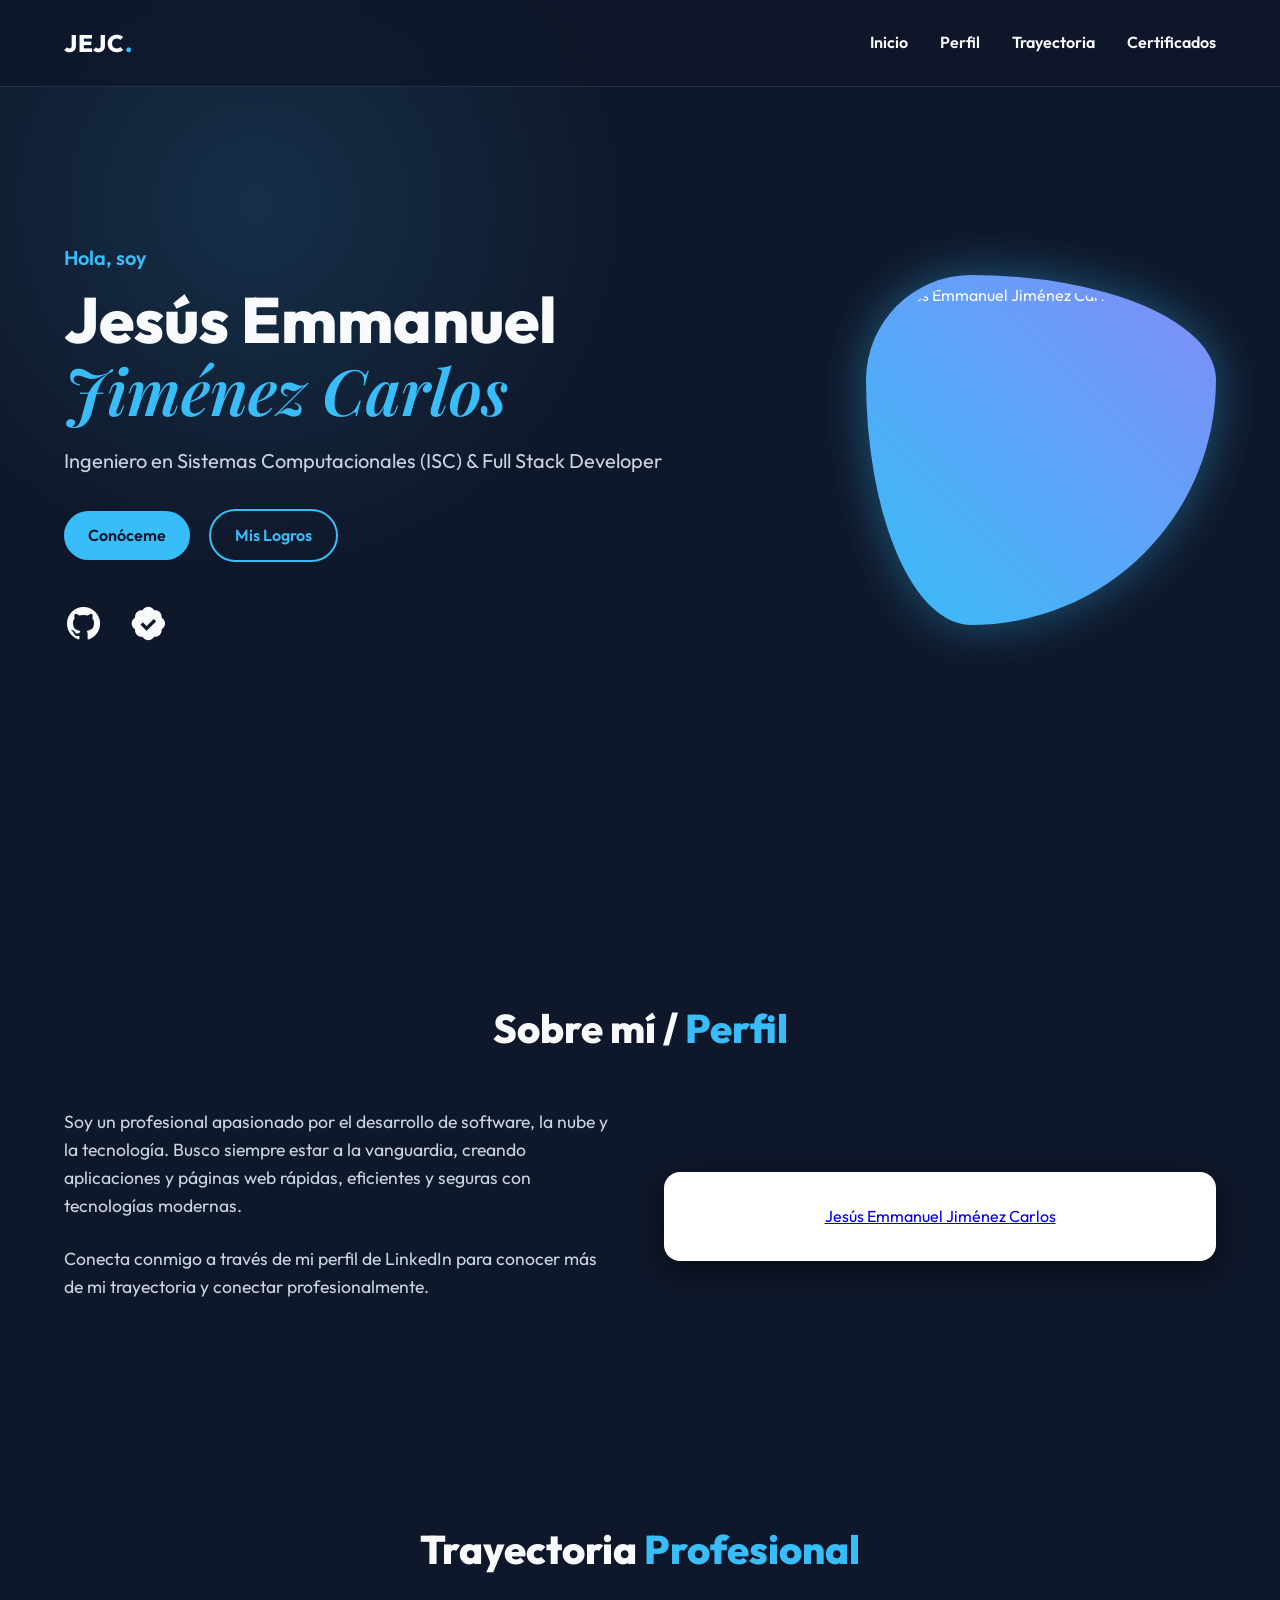
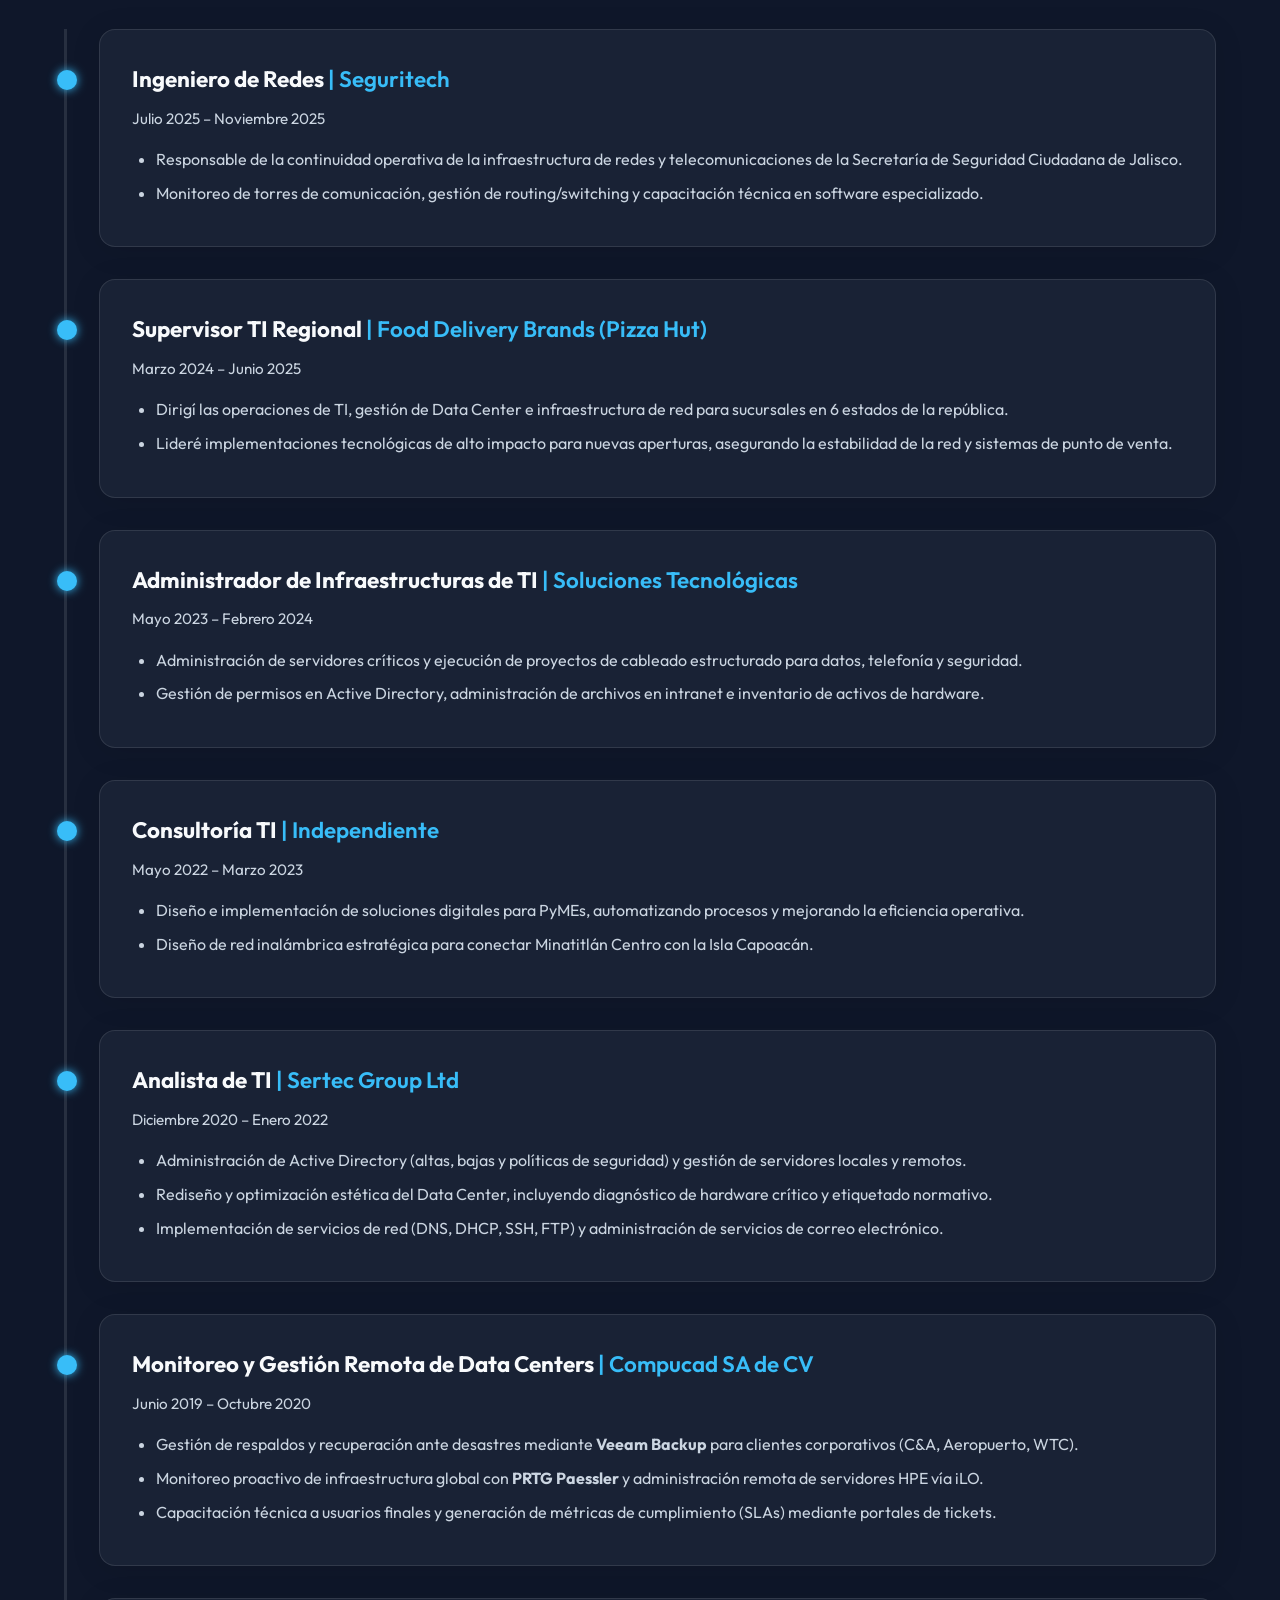
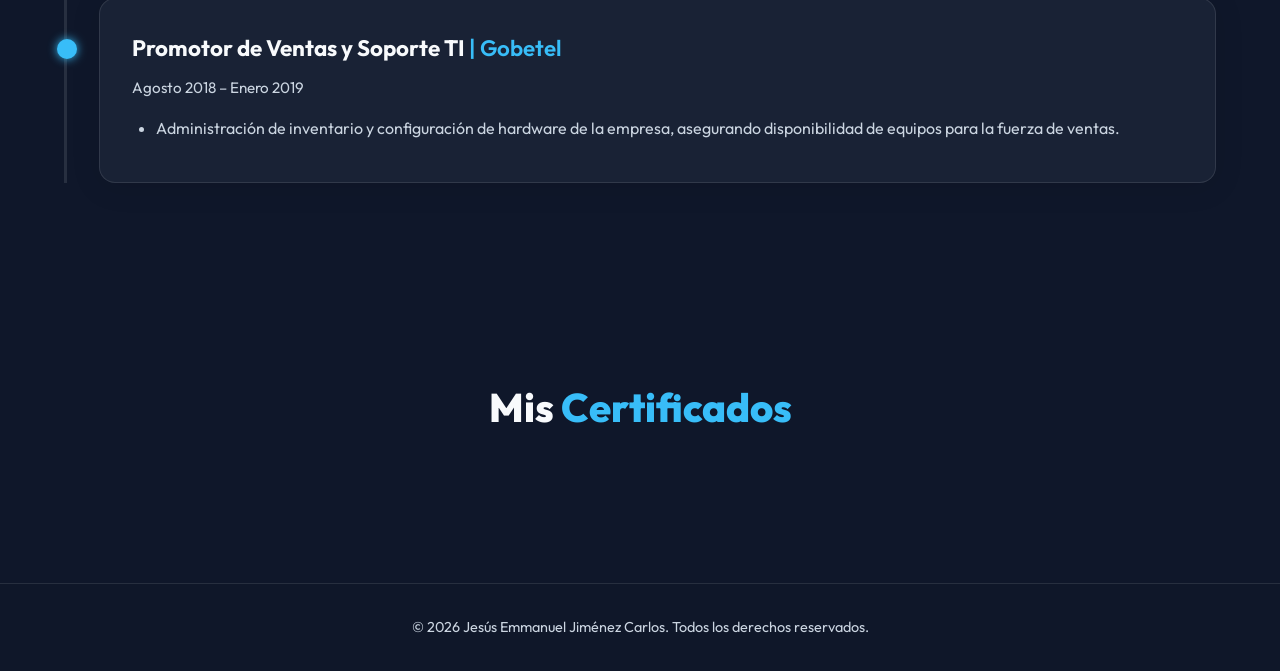
==== index.html @ 6854dc95 "Añadir trayectoria, foto de perfil y enlaces sociales" ====
<!DOCTYPE html>
<html lang="es">
<head>
    <meta charset="UTF-8">
    <meta name="viewport" content="width=device-width, initial-scale=1.0">
    <title>Jesús Emmanuel - Portafolio Profesional</title>
    <meta name="description" content="Portafolio profesional de Jesús Emmanuel Jiménez Carlos, Ingeniero en Sistemas Computacionales.">
    <!-- Google Fonts -->
    <link href="https://fonts.googleapis.com/css2?family=Outfit:wght@300;400;600;800&family=Playfair+Display:ital,wght@1,600&display=swap" rel="stylesheet">
    <link rel="stylesheet" href="./css/style.css">
    <!-- Boxicons (For quick modern icons) -->
    <link href='https://unpkg.com/boxicons@2.1.4/css/boxicons.min.css' rel='stylesheet'>
    <!-- LinkedIn Badge Script -->
    <script src="https://platform.linkedin.com/badges/js/profile.js" async defer type="text/javascript"></script>
</head>
<body>
    <!-- Navbar -->
    <header class="navbar">
        <div class="logo">JEJC<span>.</span></div>
        <button class="menu-btn" id="menu-btn"><i class='bx bx-menu'></i></button>
        <nav class="nav-links" id="nav-links">
            <a href="#inicio">Inicio</a>
            <a href="#perfil">Perfil</a>
            <a href="#trayectoria">Trayectoria</a>
            <a href="#certificados">Certificados</a>
        </nav>
    </header>

    <!-- Hero Section -->
    <section id="inicio" class="hero">
        <div class="blob-bg"></div>
        <div class="hero-content">
            <span class="greeting">Hola, soy</span>
            <h1>Jesús Emmanuel<span> Jiménez Carlos</span></h1>
            <p class="role">Ingeniero en Sistemas Computacionales (ISC) & Full Stack Developer</p>
            <div class="hero-buttons">
                <a href="#perfil" class="btn btn-primary">Conóceme</a>
                <a href="#certificados" class="btn btn-secondary">Mis Logros</a>
            </div>
            <div class="social-links">
                <a href="https://github.com/JesusCarlosEmmanuel" target="_blank"><i class='bx bxl-github'></i></a>
                <a href="https://www.credly.com/users/jesus-jimenez-carlos" target="_blank"><i class='bx bxs-badge-check'></i></a>
            </div>
        </div>
        <div class="hero-image-placeholder">
           <div class="hero-img-container">
               <img src="./assets/profile.jpg" alt="Jesús Emmanuel Jiménez Carlos" class="profile-photo">
           </div>
        </div>
    </section>

    <!-- Profile & LinkedIn -->
    <section id="perfil" class="profile section-padding">
        <div class="container">
            <h2 class="section-title">Sobre mí / <span>Perfil</span></h2>
            <div class="profile-grid">
                <div class="profile-text">
                    <p>Soy un profesional apasionado por el desarrollo de software, la nube y la tecnología. Busco siempre estar a la vanguardia, creando aplicaciones y páginas web rápidas, eficientes y seguras con tecnologías modernas.</p>
                    <p>Conecta conmigo a través de mi perfil de LinkedIn para conocer más de mi trayectoria y conectar profesionalmente.</p>
                </div>
                <!-- Light theme container for LinkedIn Badge so its text is readable -->
                <div class="linkedin-container">
                    <div class="badge-base LI-profile-badge" data-locale="es_ES" data-size="medium" data-theme="light" data-type="HORIZONTAL" data-vanity="jesús-emmanuel-jiménez-carlos-isc" data-version="v1">
                      <a class="badge-base__link LI-simple-link" href="https://mx.linkedin.com/in/jes%C3%BAs-emmanuel-jim%C3%A9nez-carlos-isc?trk=profile-badge">Jesús Emmanuel Jiménez Carlos</a>
                    </div>
                </div>
            </div>
        </div>
    </section>


    <!-- Trayectoria -->
    <section id="trayectoria" class="trayectoria section-padding">
        <div class="container">
            <h2 class="section-title">Trayectoria <span>Profesional</span></h2>
            <div class="timeline">
                <div class="timeline-item glass-panel">
                    <h3>Ingeniero de Redes <span>| Seguritech</span></h3>
                    <span class="date">Julio 2025 – Noviembre 2025</span>
                    <ul>
                        <li>Responsable de la continuidad operativa de la infraestructura de redes y telecomunicaciones de la Secretaría de Seguridad Ciudadana de Jalisco.</li>
                        <li>Monitoreo de torres de comunicación, gestión de routing/switching y capacitación técnica en software especializado.</li>
                    </ul>
                </div>
                <div class="timeline-item glass-panel">
                    <h3>Supervisor TI Regional <span>| Food Delivery Brands (Pizza Hut)</span></h3>
                    <span class="date">Marzo 2024 – Junio 2025</span>
                    <ul>
                        <li>Dirigí las operaciones de TI, gestión de Data Center e infraestructura de red para sucursales en 6 estados de la república.</li>
                        <li>Lideré implementaciones tecnológicas de alto impacto para nuevas aperturas, asegurando la estabilidad de la red y sistemas de punto de venta.</li>
                    </ul>
                </div>
                <div class="timeline-item glass-panel">
                    <h3>Administrador de Infraestructuras de TI <span>| Soluciones Tecnológicas</span></h3>
                    <span class="date">Mayo 2023 – Febrero 2024</span>
                    <ul>
                        <li>Administración de servidores críticos y ejecución de proyectos de cableado estructurado para datos, telefonía y seguridad.</li>
                        <li>Gestión de permisos en Active Directory, administración de archivos en intranet e inventario de activos de hardware.</li>
                    </ul>
                </div>
                <div class="timeline-item glass-panel">
                    <h3>Consultoría TI <span>| Independiente</span></h3>
                    <span class="date">Mayo 2022 – Marzo 2023</span>
                    <ul>
                        <li>Diseño e implementación de soluciones digitales para PyMEs, automatizando procesos y mejorando la eficiencia operativa.</li>
                        <li>Diseño de red inalámbrica estratégica para conectar Minatitlán Centro con la Isla Capoacán.</li>
                    </ul>
                </div>
                <div class="timeline-item glass-panel">
                    <h3>Analista de TI <span>| Sertec Group Ltd</span></h3>
                    <span class="date">Diciembre 2020 – Enero 2022</span>
                    <ul>
                        <li>Administración de Active Directory (altas, bajas y políticas de seguridad) y gestión de servidores locales y remotos.</li>
                        <li>Rediseño y optimización estética del Data Center, incluyendo diagnóstico de hardware crítico y etiquetado normativo.</li>
                        <li>Implementación de servicios de red (DNS, DHCP, SSH, FTP) y administración de servicios de correo electrónico.</li>
                    </ul>
                </div>
                <div class="timeline-item glass-panel">
                    <h3>Monitoreo y Gestión Remota de Data Centers <span>| Compucad SA de CV</span></h3>
                    <span class="date">Junio 2019 – Octubre 2020</span>
                    <ul>
                        <li>Gestión de respaldos y recuperación ante desastres mediante <strong>Veeam Backup</strong> para clientes corporativos (C&A, Aeropuerto, WTC).</li>
                        <li>Monitoreo proactivo de infraestructura global con <strong>PRTG Paessler</strong> y administración remota de servidores HPE vía iLO.</li>
                        <li>Capacitación técnica a usuarios finales y generación de métricas de cumplimiento (SLAs) mediante portales de tickets.</li>
                    </ul>
                </div>
                <div class="timeline-item glass-panel">
                    <h3>Promotor de Ventas y Soporte TI <span>| Gobetel</span></h3>
                    <span class="date">Agosto 2018 – Enero 2019</span>
                    <ul>
                        <li>Administración de inventario y configuración de hardware de la empresa, asegurando disponibilidad de equipos para la fuerza de ventas.</li>
                    </ul>
                </div>
            </div>
        </div>
    </section>

    <!-- Certificates Section -->
    <section id="certificados" class="certificates section-padding">
        <div class="container">
            <h2 class="section-title">Mis <span>Certificados</span></h2>
            <div class="cert-grid">
                <!-- Certificate cards will be generated by JS -->
            </div>
        </div>
    </section>

    <!-- Footer -->
    <footer>
        <div class="container">
            <p>&copy; 2026 Jesús Emmanuel Jiménez Carlos. Todos los derechos reservados.</p>
        </div>
    </footer>

    <script src="./js/main.js"></script>
</body>
</html>
---- css/style.css ----
/* Color Palette & Variables */
:root {
    --bg-dark: #0f172a;
    --text-main: #f8fafc;
    --text-muted: #cbd5e1;
    --accent: #38bdf8;
    --accent-hover: #0ea5e9;
    --card-bg: rgba(30, 41, 59, 0.7);
    --nav-bg: rgba(15, 23, 42, 0.8);
    --border-color: rgba(255, 255, 255, 0.1);
    
    font-size: 16px;
}

* {
    margin: 0;
    padding: 0;
    box-sizing: border-box;
    scroll-behavior: smooth;
}

body {
    font-family: 'Outfit', sans-serif;
    background-color: var(--bg-dark);
    color: var(--text-main);
    overflow-x: hidden;
    line-height: 1.6;
}

/* Glassmorphism Classes */
.glass-panel {
    background: var(--card-bg);
    backdrop-filter: blur(12px);
    -webkit-backdrop-filter: blur(12px);
    border: 1px solid var(--border-color);
    border-radius: 1rem;
    box-shadow: 0 4px 30px rgba(0, 0, 0, 0.1);
}

/* Navbar */
.navbar {
    position: fixed;
    top: 0;
    left: 0;
    width: 100%;
    display: flex;
    justify-content: space-between;
    align-items: center;
    padding: 1.5rem 5%;
    z-index: 1000;
    background: var(--nav-bg);
    backdrop-filter: blur(10px);
    border-bottom: 1px solid var(--border-color);
    transition: padding 0.3s ease;
}

.navbar.scrolled {
    padding: 1rem 5%;
}

.logo {
    font-size: 1.5rem;
    font-weight: 800;
    letter-spacing: 1px;
}

.logo span {
    color: var(--accent);
}

.nav-links {
    display: flex;
}

.nav-links a {
    color: var(--text-main);
    text-decoration: none;
    margin-left: 2rem;
    font-weight: 600;
    transition: color 0.3s;
    position: relative;
}

.nav-links a::after {
    content: '';
    position: absolute;
    bottom: -5px;
    left: 0;
    width: 0;
    height: 2px;
    background-color: var(--accent);
    transition: width 0.3s;
}

.nav-links a:hover {
    color: var(--accent);
}

.nav-links a:hover::after {
    width: 100%;
}

.menu-btn {
    display: none;
    background: none;
    border: none;
    color: var(--text-main);
    font-size: 2rem;
    cursor: pointer;
}

/* Hero Section */
.hero {
    min-height: 100vh;
    display: flex;
    align-items: center;
    justify-content: space-between;
    padding: 0 5%;
    position: relative;
    overflow: hidden;
}

.blob-bg {
    position: absolute;
    width: 60vw;
    height: 60vw;
    background: radial-gradient(circle, rgba(56,189,248,0.15) 0%, rgba(15,23,42,0) 70%);
    top: -20%;
    left: -10%;
    border-radius: 50%;
    z-index: -1;
    pointer-events: none;
    animation: drift 15s infinite alternate ease-in-out;
}

@keyframes drift {
    100% {
        transform: translate(10%, 10%);
    }
}

.hero-content {
    max-width: 600px;
    z-index: 10;
}

.greeting {
    font-size: 1.25rem;
    color: var(--accent);
    font-weight: 600;
    display: block;
    margin-bottom: 0.5rem;
}

.hero-content h1 {
    font-size: 4rem;
    font-weight: 800;
    line-height: 1.1;
    margin-bottom: 1rem;
}

.hero-content h1 span {
    color: var(--accent);
    font-family: 'Playfair Display', serif;
    font-style: italic;
    font-weight: 600;
}

.role {
    font-size: 1.25rem;
    color: var(--text-muted);
    margin-bottom: 2rem;
}

.btn {
    display: inline-block;
    padding: 0.75rem 1.5rem;
    border-radius: 2rem;
    text-decoration: none;
    font-weight: 600;
    transition: all 0.3s;
}

.btn-primary {
    background-color: var(--accent);
    color: var(--bg-dark);
    margin-right: 1rem;
}

.btn-primary:hover {
    background-color: var(--accent-hover);
    transform: translateY(-3px);
    box-shadow: 0 10px 20px rgba(56, 189, 248, 0.3);
}

.btn-secondary {
    border: 2px solid var(--accent);
    color: var(--accent);
}

.btn-secondary:hover {
    background-color: var(--accent);
    color: var(--bg-dark);
    transform: translateY(-3px);
}

.abstract-shape {
    width: 300px;
    height: 300px;
    border-radius: 30% 70% 70% 30% / 30% 30% 70% 70%;
    background: linear-gradient(45deg, #38bdf8, #818cf8);
    box-shadow: 0 0 50px rgba(56, 189, 248, 0.4);
    animation: morph 8s infinite alternate ease-in-out;
}

@keyframes morph {
    0% { border-radius: 30% 70% 70% 30% / 30% 30% 70% 70%; }
    50% { border-radius: 60% 40% 30% 70% / 60% 30% 70% 40%; }
    100% { border-radius: 30% 70% 70% 30% / 30% 30% 70% 70%; }
}

/* Social Links */
.social-links {
    margin-top: 2rem;
    display: flex;
    gap: 1.5rem;
}

.social-links a {
    color: var(--text-main);
    font-size: 2.5rem;
    transition: all 0.3s;
}

.social-links a:hover {
    color: var(--accent);
    transform: translateY(-3px);
}

/* Profile Photo in Hero */
.hero-image-placeholder {
    display: flex;
    justify-content: center;
    align-items: center;
}

.hero-img-container {
    width: 350px;
    height: 350px;
    border-radius: 30% 70% 70% 30% / 30% 30% 70% 70%;
    background: linear-gradient(45deg, #38bdf8, #818cf8);
    box-shadow: 0 0 50px rgba(56, 189, 248, 0.4);
    padding: 8px;
    animation: morph 8s infinite alternate ease-in-out;
    display: flex;
    justify-content: center;
    align-items: center;
    overflow: hidden;
}

.profile-photo {
    width: 100%;
    height: 100%;
    object-fit: cover;
    border-radius: 30% 70% 70% 30% / 30% 30% 70% 70%;
    animation: morph 8s infinite alternate ease-in-out;
}

/* Trayectoria Timeline */
.timeline {
    display: flex;
    flex-direction: column;
    gap: 2rem;
    position: relative;
    padding-left: 2rem;
    border-left: 3px solid var(--border-color);
}

.timeline-item {
    position: relative;
    padding: 2rem;
    transition: transform 0.3s, box-shadow 0.3s;
}

.timeline-item::before {
    content: '';
    position: absolute;
    width: 20px;
    height: 20px;
    background: var(--accent);
    border-radius: 50%;
    left: -2.7rem;
    top: 2.5rem;
    box-shadow: 0 0 10px var(--accent);
}

.timeline-item:hover {
    transform: translateX(10px);
    border-color: var(--accent);
}

.timeline-item h3 {
    font-size: 1.4rem;
    color: var(--text-main);
    margin-bottom: 0.5rem;
}

.timeline-item h3 span {
    color: var(--accent);
    font-weight: 600;
}

.timeline-item .date {
    display: inline-block;
    color: var(--text-muted);
    margin-bottom: 1rem;
    font-size: 0.95rem;
}

.timeline-item ul {
    list-style-type: disc;
    padding-left: 1.5rem;
    color: var(--text-muted);
}

.timeline-item ul li {
    margin-bottom: 0.5rem;
}


/* Sections Common */
.section-padding {
    padding: 6rem 5%;
}

.container {
    max-width: 1200px;
    margin: 0 auto;
}

.section-title {
    font-size: 2.5rem;
    font-weight: 800;
    margin-bottom: 3rem;
    text-align: center;
}

.section-title span {
    color: var(--accent);
}

/* Profile */
.profile-grid {
    display: grid;
    grid-template-columns: 1fr 1fr;
    gap: 3rem;
    align-items: center;
}

.profile-text p {
    font-size: 1.1rem;
    color: var(--text-muted);
    margin-bottom: 1.5rem;
}

.linkedin-container {
    padding: 2rem;
    display: flex;
    justify-content: center;
    align-items: center;
    background: #ffffff; /* White bg for linkedin badge to show best since it's "light" theme */
    border-radius: 1rem;
    box-shadow: 0 10px 30px rgba(0,0,0,0.5);
    overflow: hidden;
}

/* Certificates */
.cert-grid {
    display: grid;
    grid-template-columns: repeat(auto-fit, minmax(300px, 1fr));
    gap: 2rem;
}

.cert-card {
    padding: 2rem;
    text-align: center;
    transition: transform 0.3s, box-shadow 0.3s;
    text-decoration: none;
    display: flex;
    flex-direction: column;
    justify-content: center;
    align-items: center;
    color: var(--text-main);
}

.cert-card:hover {
    transform: translateY(-10px);
    box-shadow: 0 15px 30px rgba(14, 165, 233, 0.2);
    border-color: var(--accent);
}

.cert-card i {
    font-size: 4rem;
    color: var(--accent);
    margin-bottom: 1rem;
}

.cert-card h3 {
    font-size: 1.25rem;
    margin-bottom: 0.5rem;
    line-height: 1.3;
}

.cert-card .btn-small {
    margin-top: 1.5rem;
    padding: 0.5rem 1rem;
    color: var(--accent);
    border: 1px solid var(--accent);
    border-radius: 1.5rem;
    font-size: 0.9rem;
    transition: all 0.3s;
}

.cert-card:hover .btn-small {
    background: var(--accent);
    color: var(--bg-dark);
}

/* Footer */
footer {
    text-align: center;
    padding: 2rem 5%;
    border-top: 1px solid var(--border-color);
    background: var(--nav-bg);
}

footer p {
    color: var(--text-muted);
    font-size: 0.9rem;
}

/* Media Queries for responsiveness */
@media (max-width: 900px) {
    .hero-content h1 {
        font-size: 3rem;
    }
    .profile-grid {
        grid-template-columns: 1fr;
    }
    .hero {
        flex-direction: column;
        justify-content: center;
        text-align: center;
        gap: 3rem;
        padding-top: 8rem;
    }
    .abstract-shape {
        width: 250px;
        height: 250px;
    }
}

@media (max-width: 768px) {
    .menu-btn {
        display: block;
    }
    .nav-links {
        position: absolute;
        top: 100%;
        left: 0;
        width: 100%;
        background: var(--nav-bg);
        flex-direction: column;
        display: none;
        padding: 1rem 0;
        backdrop-filter: blur(10px);
        border-bottom: 1px solid var(--border-color);
    }
    .nav-links.active {
        display: flex;
    }
    .nav-links a {
        margin: 1rem 0;
        text-align: center;
    }
}
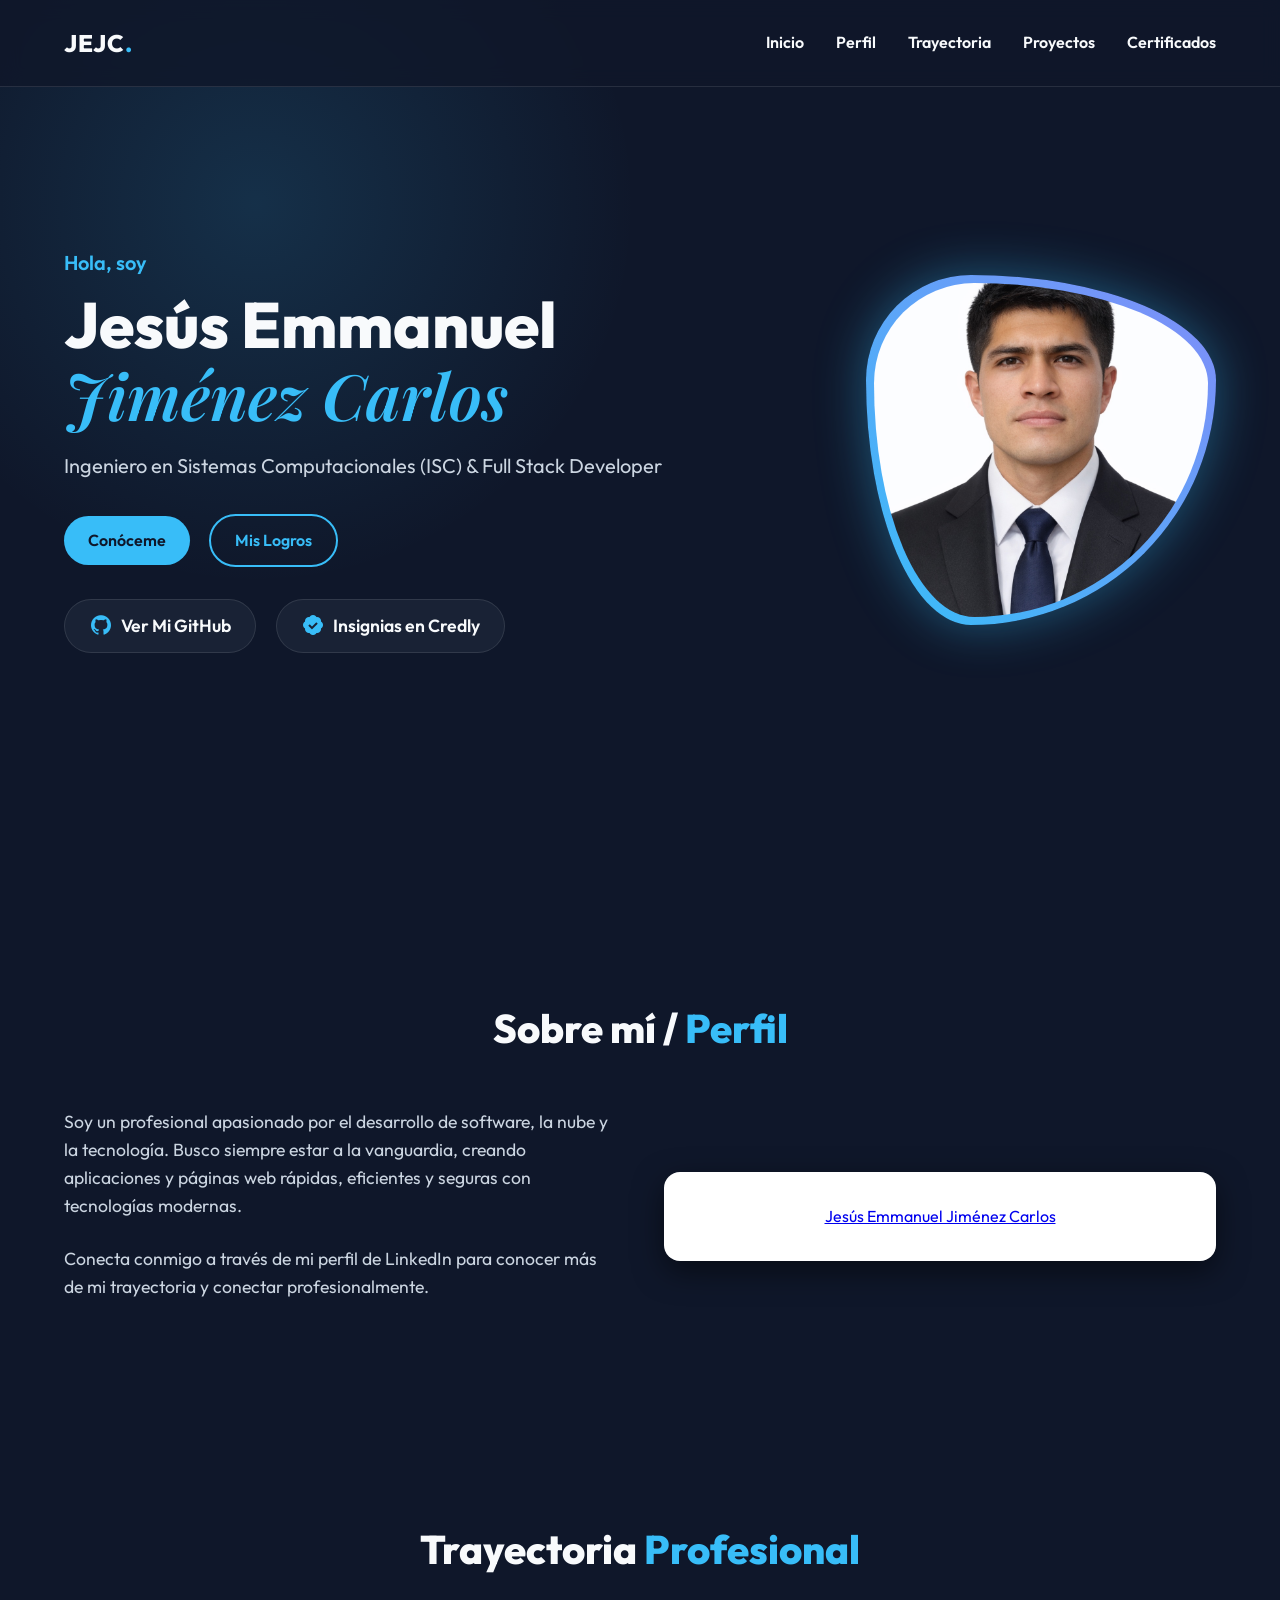
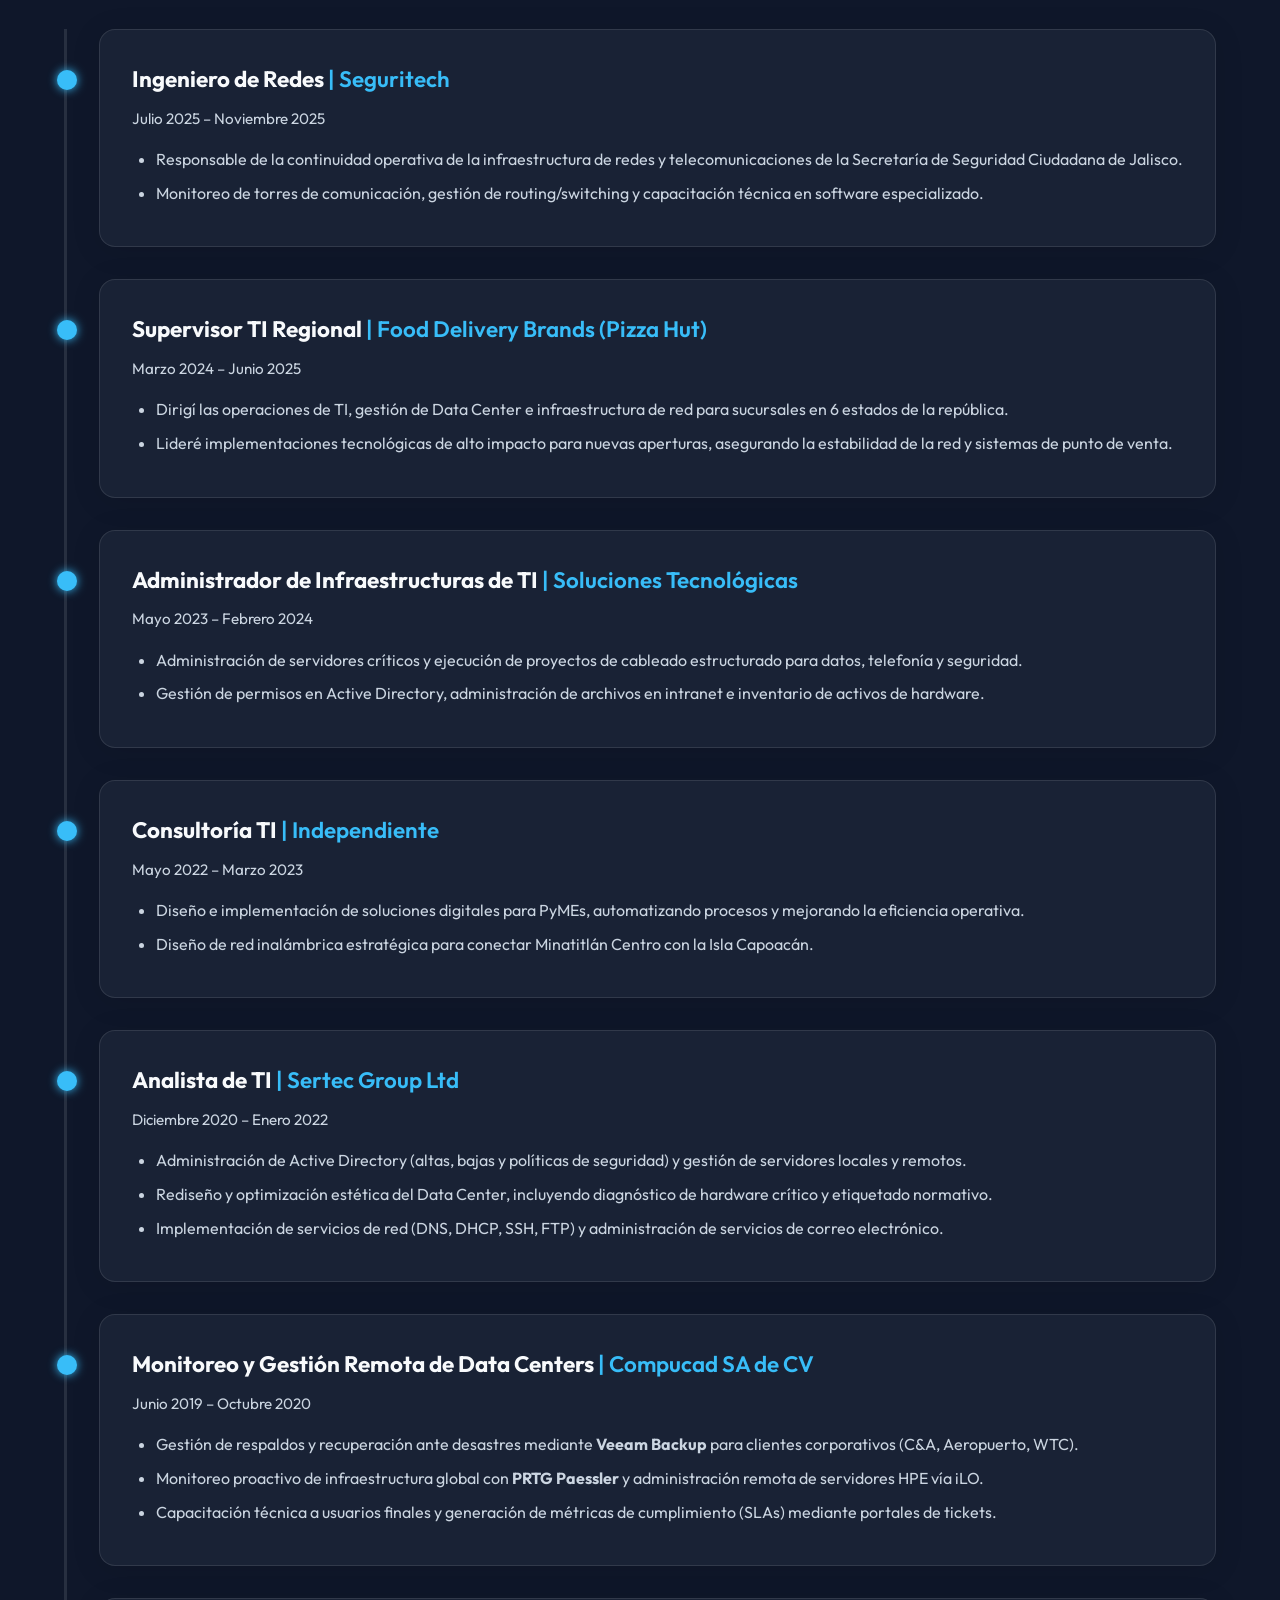
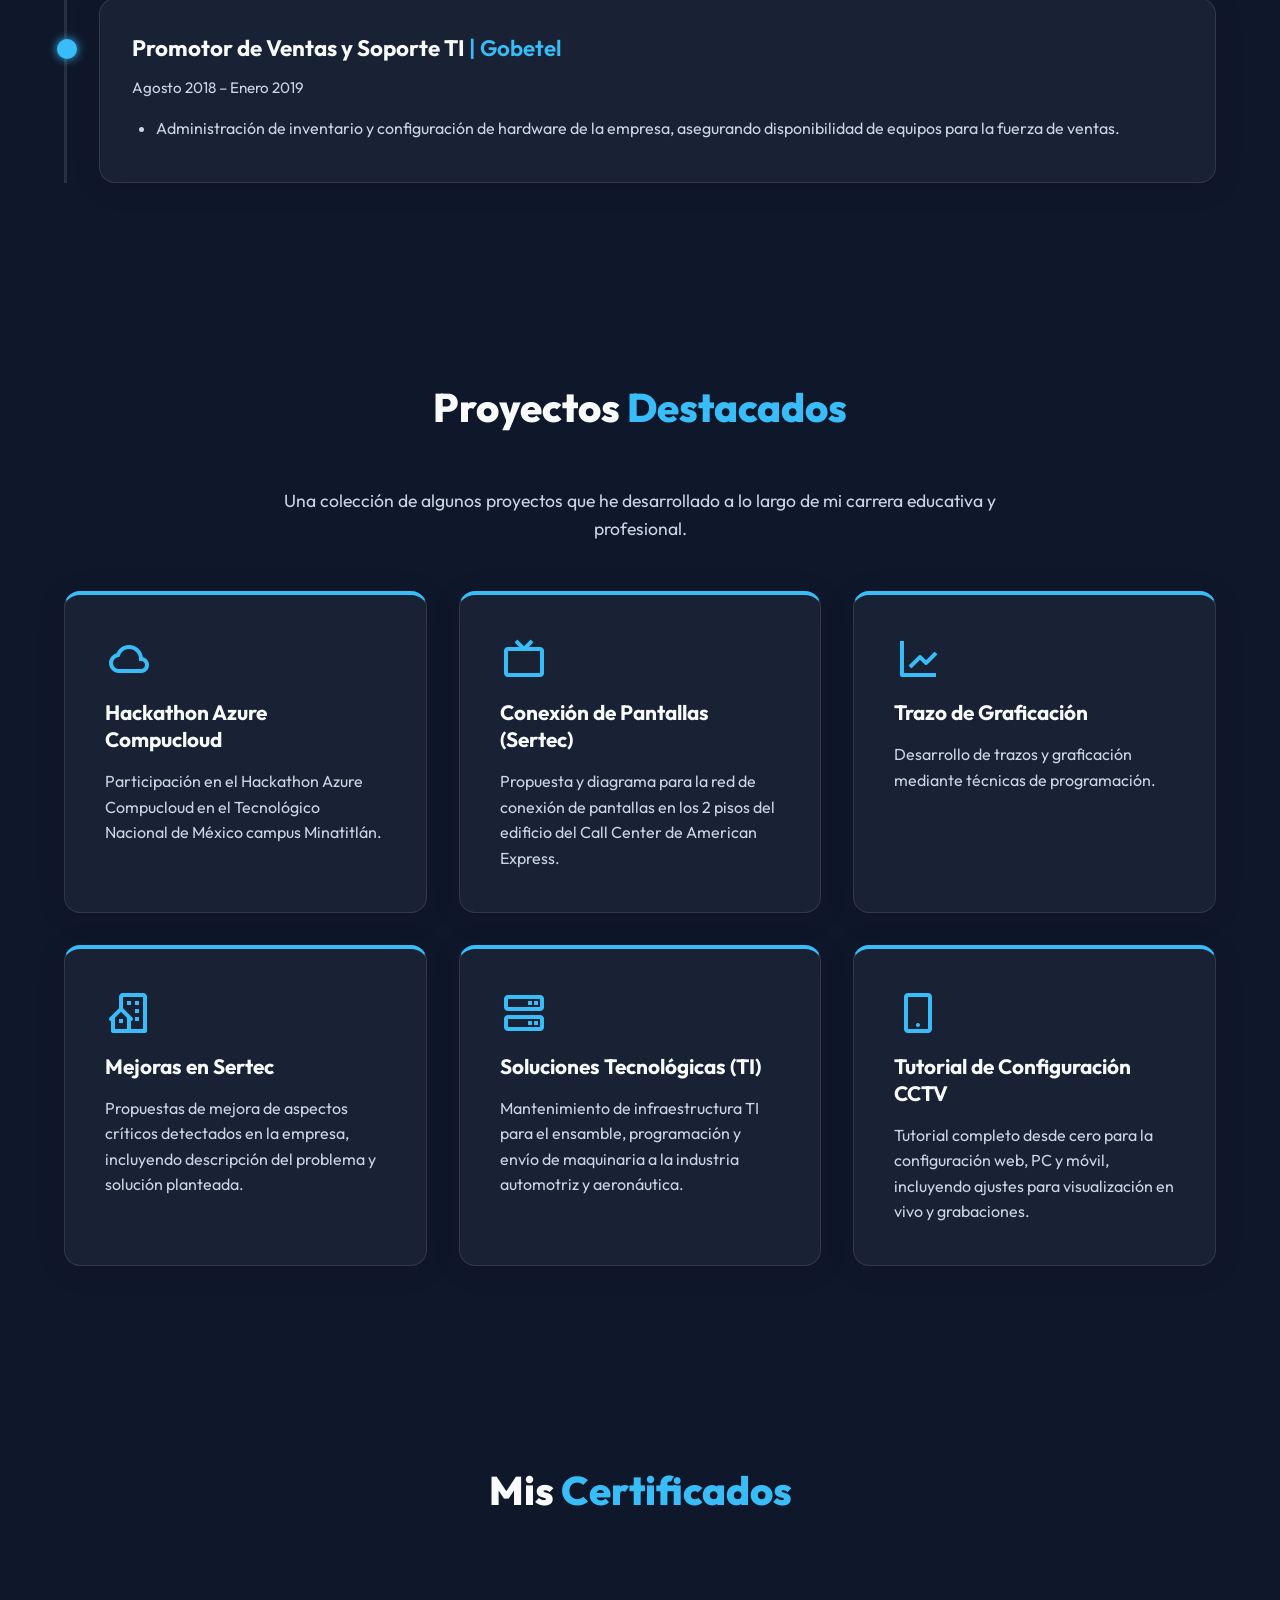
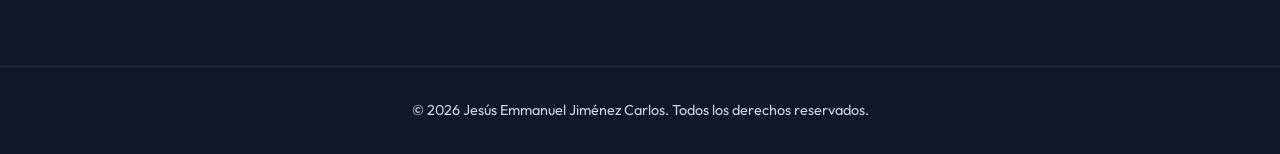
==== commit 0612f3d7: "Solución de imagen, botones de redes, y sección de proyectos agregada" ====
--- a/index.html
+++ b/index.html
@@ -22,6 +22,7 @@
             <a href="#inicio">Inicio</a>
             <a href="#perfil">Perfil</a>
             <a href="#trayectoria">Trayectoria</a>
+            <a href="#proyectos">Proyectos</a>
             <a href="#certificados">Certificados</a>
         </nav>
     </header>
@@ -38,13 +39,17 @@
                 <a href="#certificados" class="btn btn-secondary">Mis Logros</a>
             </div>
             <div class="social-links">
-                <a href="https://github.com/JesusCarlosEmmanuel" target="_blank"><i class='bx bxl-github'></i></a>
-                <a href="https://www.credly.com/users/jesus-jimenez-carlos" target="_blank"><i class='bx bxs-badge-check'></i></a>
+                <a href="https://github.com/JesusCarlosEmmanuel" target="_blank" class="btn-social">
+                    <i class='bx bxl-github'></i> <span>Ver Mi GitHub</span>
+                </a>
+                <a href="https://www.credly.com/users/jesus-jimenez-carlos" target="_blank" class="btn-social">
+                    <i class='bx bxs-badge-check'></i> <span>Insignias en Credly</span>
+                </a>
             </div>
         </div>
         <div class="hero-image-placeholder">
            <div class="hero-img-container">
-               <img src="./assets/profile.jpg" alt="Jesús Emmanuel Jiménez Carlos" class="profile-photo">
+               <img src="./assets/profile.jpeg" alt="Jesús Emmanuel Jiménez Carlos" class="profile-photo">
            </div>
         </div>
     </section>
@@ -135,6 +140,46 @@
         </div>
     </section>
 
+    <!-- Proyectos Destacados Section -->
+    <section id="proyectos" class="proyectos section-padding">
+        <div class="container">
+            <h2 class="section-title">Proyectos <span>Destacados</span></h2>
+            <p class="section-subtitle" style="text-align: center; color: var(--text-muted); margin-bottom: 3rem; font-size: 1.1rem; max-width: 800px; margin-left: auto; margin-right: auto;">Una colección de algunos proyectos que he desarrollado a lo largo de mi carrera educativa y profesional.</p>
+            <div class="projects-grid">
+                <div class="project-card glass-panel">
+                    <i class='bx bx-cloud'></i>
+                    <h3>Hackathon Azure Compucloud</h3>
+                    <p>Participación en el Hackathon Azure Compucloud en el Tecnológico Nacional de México campus Minatitlán.</p>
+                </div>
+                <div class="project-card glass-panel">
+                    <i class='bx bx-tv'></i>
+                    <h3>Conexión de Pantallas (Sertec)</h3>
+                    <p>Propuesta y diagrama para la red de conexión de pantallas en los 2 pisos del edificio del Call Center de American Express.</p>
+                </div>
+                <div class="project-card glass-panel">
+                    <i class='bx bx-line-chart'></i>
+                    <h3>Trazo de Graficación</h3>
+                    <p>Desarrollo de trazos y graficación mediante técnicas de programación.</p>
+                </div>
+                <div class="project-card glass-panel">
+                    <i class='bx bx-building-house'></i>
+                    <h3>Mejoras en Sertec</h3>
+                    <p>Propuestas de mejora de aspectos críticos detectados en la empresa, incluyendo descripción del problema y solución planteada.</p>
+                </div>
+                <div class="project-card glass-panel">
+                    <i class='bx bx-server'></i>
+                    <h3>Soluciones Tecnológicas (TI)</h3>
+                    <p>Mantenimiento de infraestructura TI para el ensamble, programación y envío de maquinaria a la industria automotriz y aeronáutica.</p>
+                </div>
+                <div class="project-card glass-panel">
+                    <i class='bx bx-mobile-alt'></i>
+                    <h3>Tutorial de Configuración CCTV</h3>
+                    <p>Tutorial completo desde cero para la configuración web, PC y móvil, incluyendo ajustes para visualización en vivo y grabaciones.</p>
+                </div>
+            </div>
+        </div>
+    </section>
+
     <!-- Certificates Section -->
     <section id="certificados" class="certificates section-padding">
         <div class="container">
--- a/css/style.css
+++ b/css/style.css
@@ -223,18 +223,40 @@
 .social-links {
     margin-top: 2rem;
     display: flex;
-    gap: 1.5rem;
-}
-
-.social-links a {
-    color: var(--text-main);
-    font-size: 2.5rem;
+    gap: 1.25rem;
+    flex-wrap: wrap; /* To prevent overflow on small screens */
+}
+
+.btn-social {
+    display: flex;
+    align-items: center;
+    gap: 0.5rem;
+    padding: 0.75rem 1.5rem;
+    background: var(--card-bg);
+    color: var(--text-main);
+    text-decoration: none;
+    border: 1px solid var(--border-color);
+    border-radius: 2rem;
+    font-size: 1.1rem;
+    font-weight: 600;
     transition: all 0.3s;
-}
-
-.social-links a:hover {
-    color: var(--accent);
+    backdrop-filter: blur(12px);
+}
+
+.btn-social i {
+    font-size: 1.5rem;
+    color: var(--accent);
+}
+
+.btn-social:hover {
+    background: var(--accent);
+    color: var(--bg-dark);
     transform: translateY(-3px);
+    box-shadow: 0 10px 20px rgba(56, 189, 248, 0.3);
+}
+
+.btn-social:hover i {
+    color: var(--bg-dark);
 }
 
 /* Profile Photo in Hero */
@@ -372,6 +394,43 @@
     border-radius: 1rem;
     box-shadow: 0 10px 30px rgba(0,0,0,0.5);
     overflow: hidden;
+}
+
+/* Proyectos Destacados */
+.projects-grid {
+    display: grid;
+    grid-template-columns: repeat(auto-fit, minmax(300px, 1fr));
+    gap: 2rem;
+}
+
+.project-card {
+    padding: 2.5rem;
+    transition: transform 0.3s, box-shadow 0.3s;
+    display: flex;
+    flex-direction: column;
+    gap: 1rem;
+    border-top: 4px solid var(--accent);
+}
+
+.project-card i {
+    font-size: 3rem;
+    color: var(--accent);
+}
+
+.project-card h3 {
+    font-size: 1.3rem;
+    color: var(--text-main);
+    line-height: 1.3;
+}
+
+.project-card p {
+    color: var(--text-muted);
+    font-size: 1rem;
+}
+
+.project-card:hover {
+    transform: translateY(-10px);
+    box-shadow: 0 15px 30px rgba(56, 189, 248, 0.2);
 }
 
 /* Certificates */
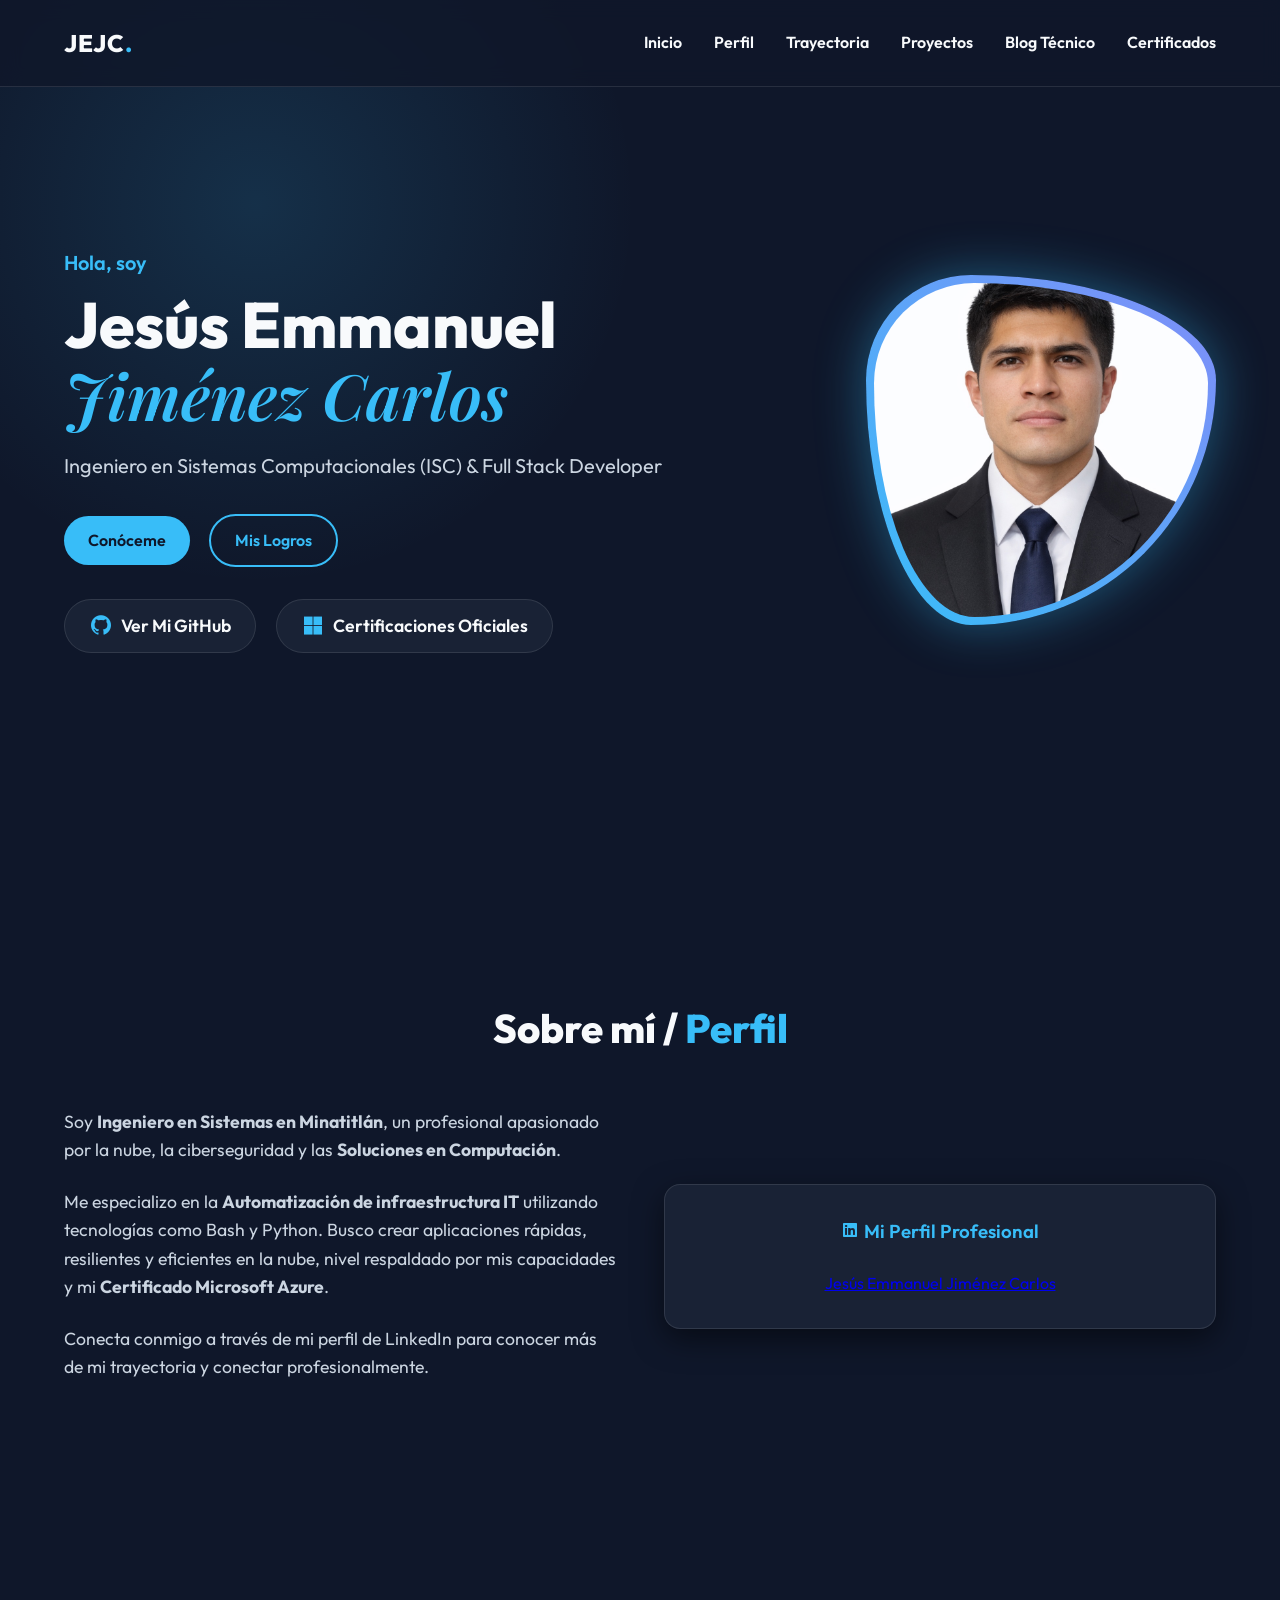
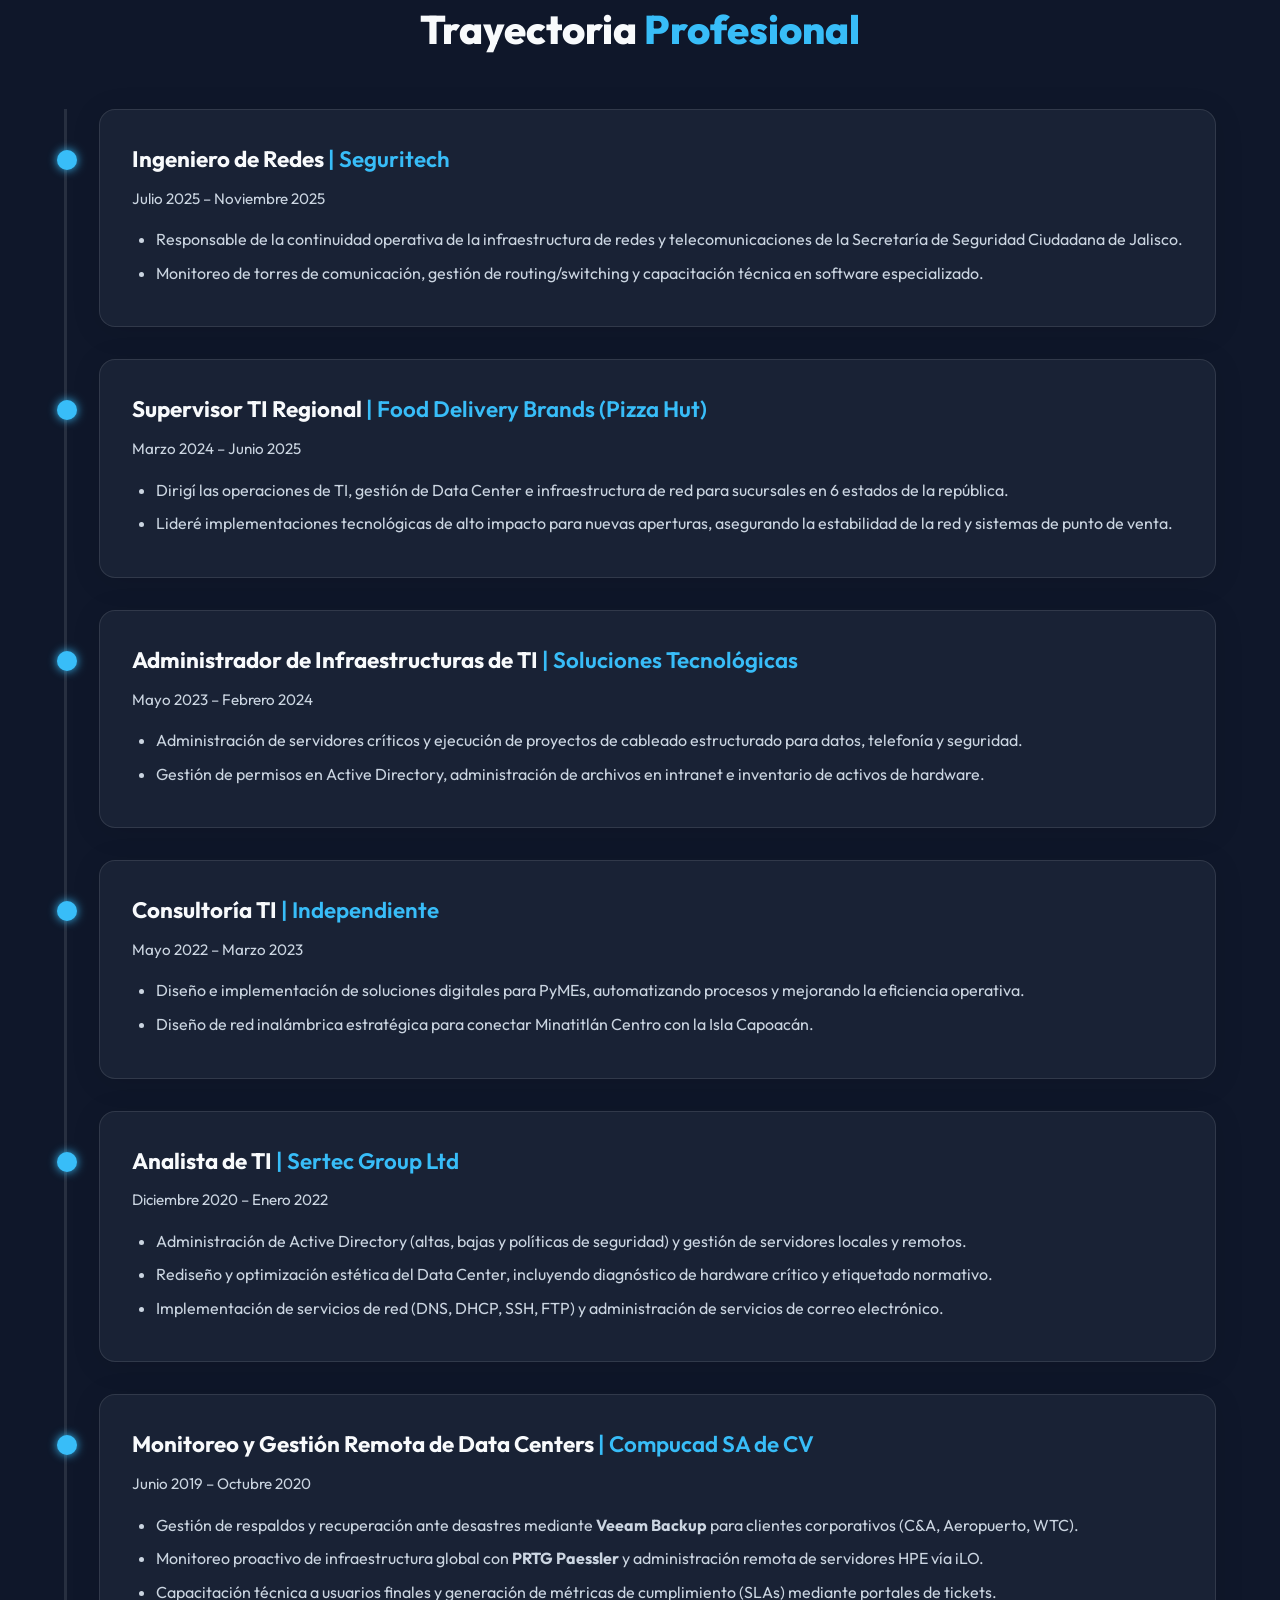
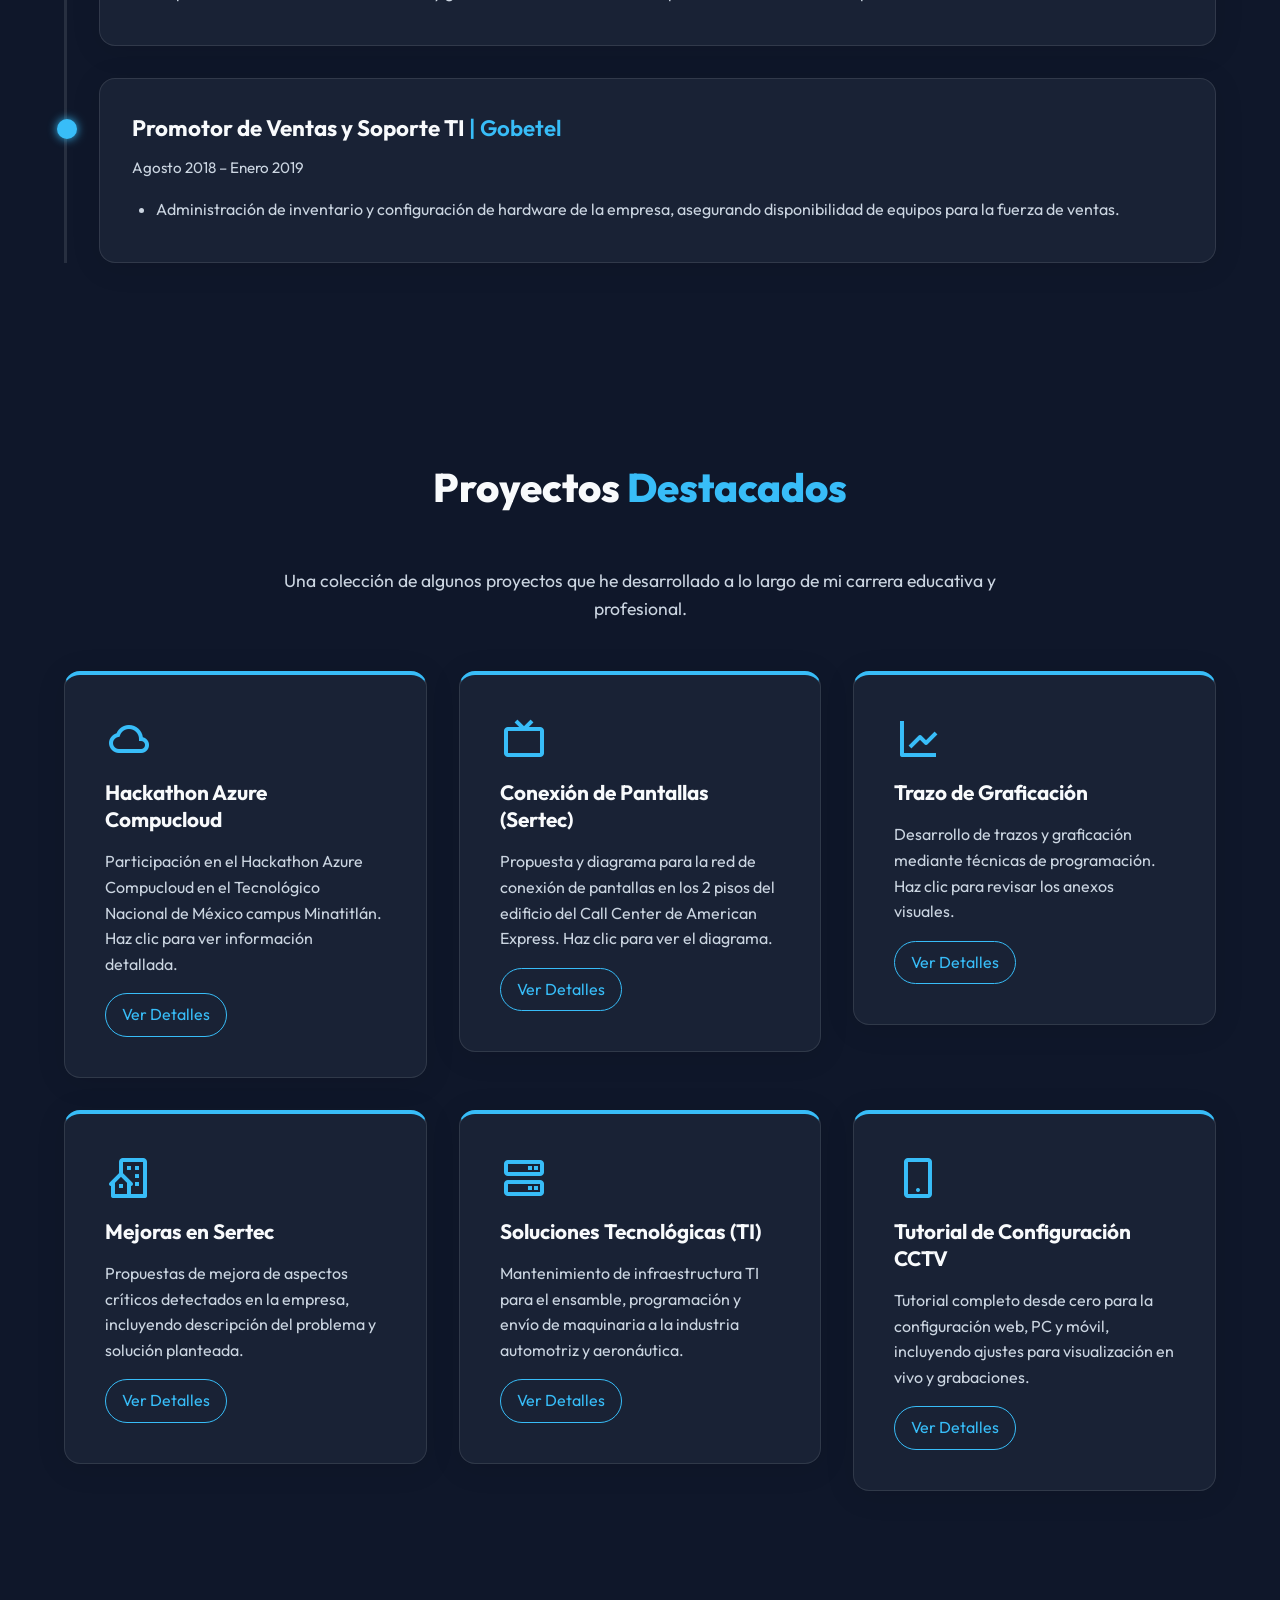
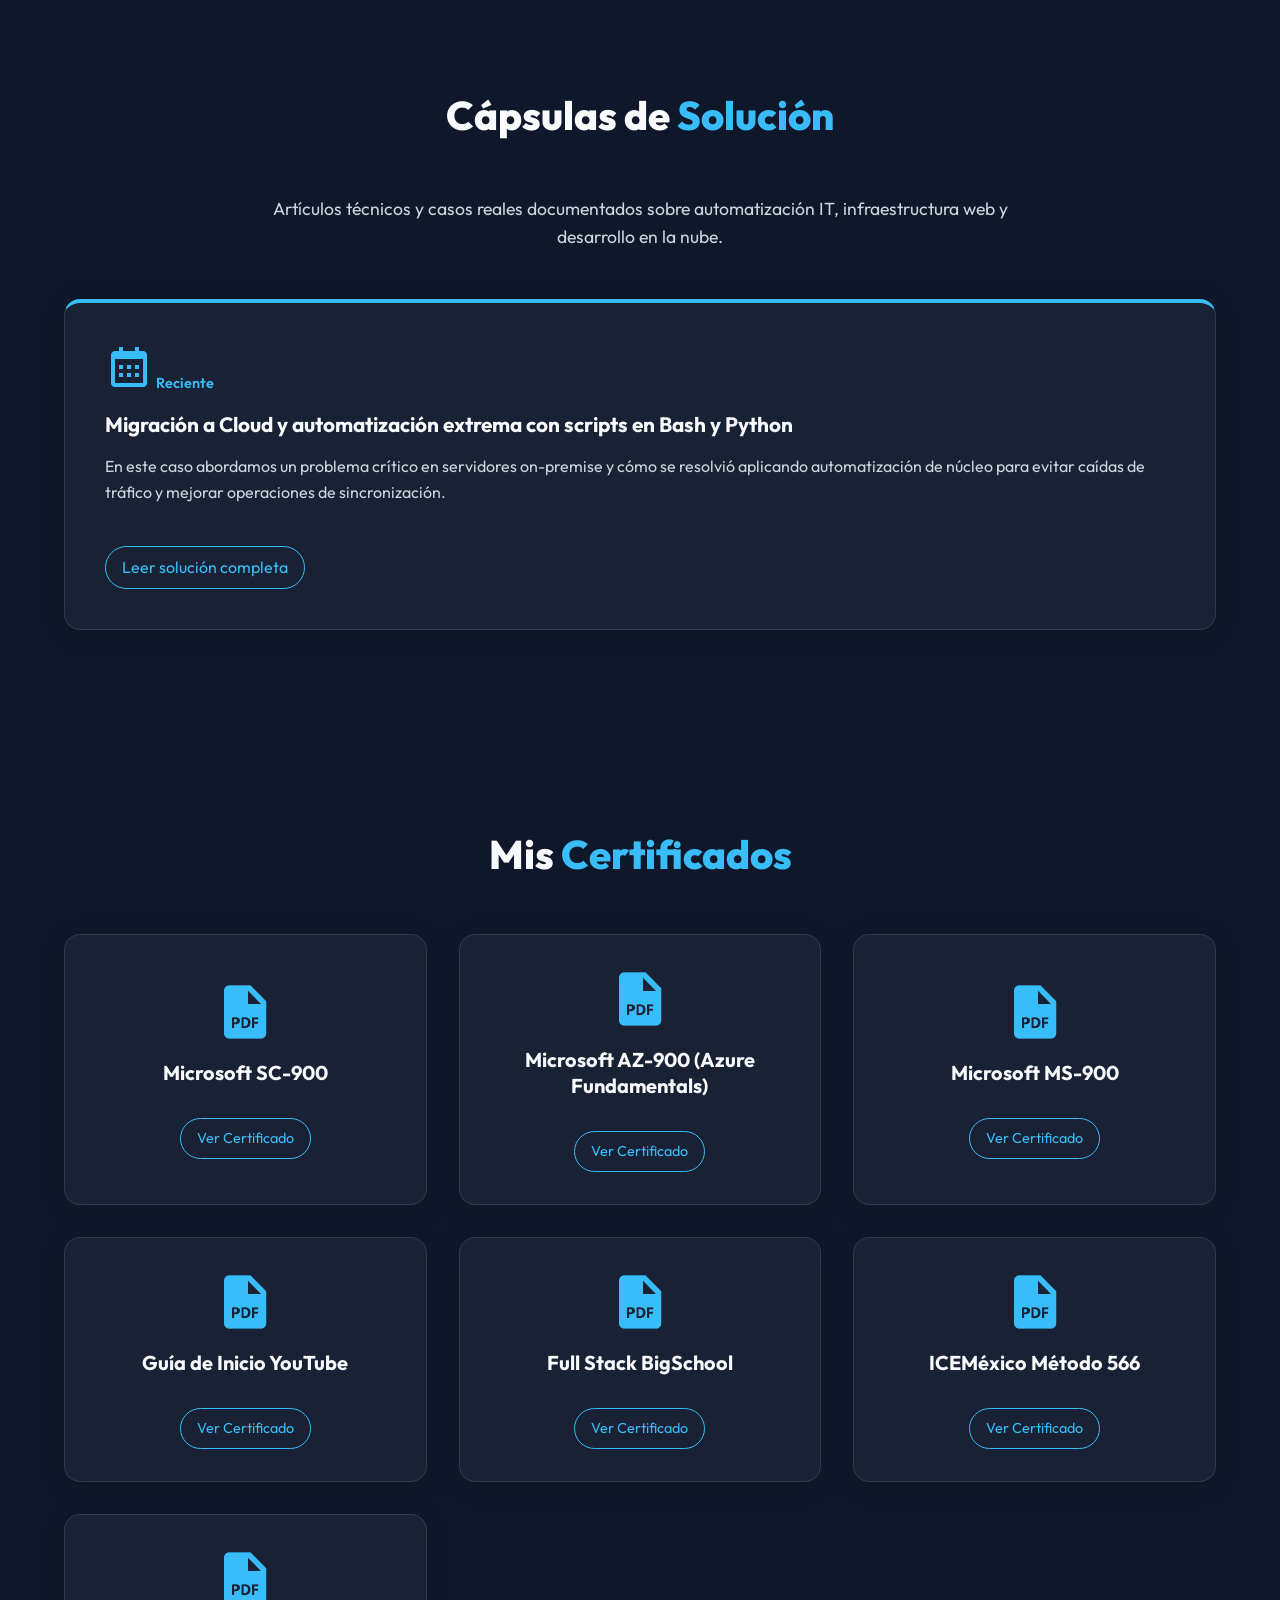
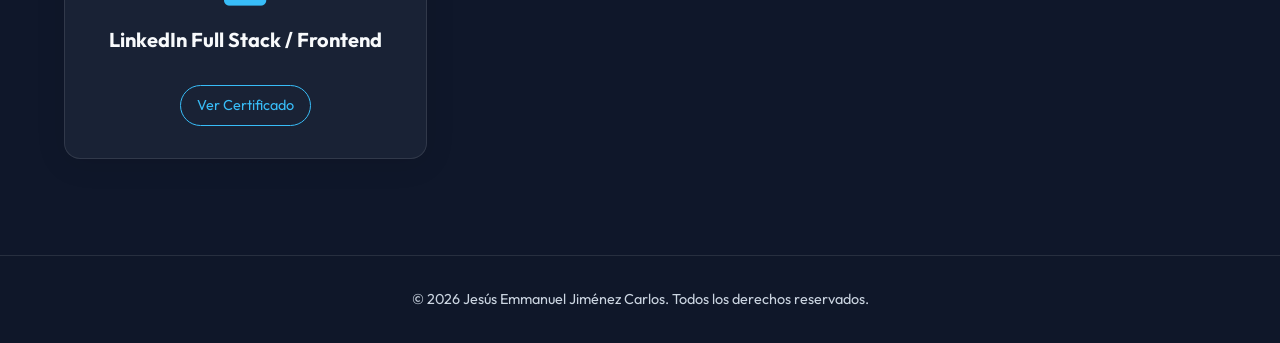
==== commit 7132d49c: "Arquitectura SEO y Hub de contenido: Agregar Blog UX Template, Metadatos SEO y CTA de consultoría IT" ====
--- a/index.html
+++ b/index.html
@@ -3,8 +3,8 @@
 <head>
     <meta charset="UTF-8">
     <meta name="viewport" content="width=device-width, initial-scale=1.0">
-    <title>Jesús Emmanuel - Portafolio Profesional</title>
-    <meta name="description" content="Portafolio profesional de Jesús Emmanuel Jiménez Carlos, Ingeniero en Sistemas Computacionales.">
+    <title>Jesús Emmanuel Jiménez Carlos | Consultoría IT y Ciberseguridad</title>
+    <meta name="description" content="Portafolio y Consultoría de Jesús Emmanuel Jiménez Carlos, Ingeniero en Sistemas Minatitlán. Especialista en Automatización de infraestructura IT (Bash/Python), Cloud (Azure) y Soluciones en Computación.">
     <!-- Google Fonts -->
     <link href="https://fonts.googleapis.com/css2?family=Outfit:wght@300;400;600;800&family=Playfair+Display:ital,wght@1,600&display=swap" rel="stylesheet">
     <link rel="stylesheet" href="./css/style.css">
@@ -23,6 +23,7 @@
             <a href="#perfil">Perfil</a>
             <a href="#trayectoria">Trayectoria</a>
             <a href="#proyectos">Proyectos</a>
+            <a href="#blog">Blog Técnico</a>
             <a href="#certificados">Certificados</a>
         </nav>
     </header>
@@ -43,7 +44,7 @@
                     <i class='bx bxl-github'></i> <span>Ver Mi GitHub</span>
                 </a>
                 <a href="https://www.credly.com/users/jesus-jimenez-carlos" target="_blank" class="btn-social">
-                    <i class='bx bxs-badge-check'></i> <span>Insignias en Credly</span>
+                    <i class='bx bxl-microsoft'></i> <span>Certificaciones Oficiales</span>
                 </a>
             </div>
         </div>
@@ -60,12 +61,14 @@
             <h2 class="section-title">Sobre mí / <span>Perfil</span></h2>
             <div class="profile-grid">
                 <div class="profile-text">
-                    <p>Soy un profesional apasionado por el desarrollo de software, la nube y la tecnología. Busco siempre estar a la vanguardia, creando aplicaciones y páginas web rápidas, eficientes y seguras con tecnologías modernas.</p>
+                    <p>Soy <strong>Ingeniero en Sistemas en Minatitlán</strong>, un profesional apasionado por la nube, la ciberseguridad y las <strong>Soluciones en Computación</strong>.</p>
+                    <p>Me especializo en la <strong>Automatización de infraestructura IT</strong> utilizando tecnologías como Bash y Python. Busco crear aplicaciones rápidas, resilientes y eficientes en la nube, nivel respaldado por mis capacidades y mi <strong>Certificado Microsoft Azure</strong>.</p>
                     <p>Conecta conmigo a través de mi perfil de LinkedIn para conocer más de mi trayectoria y conectar profesionalmente.</p>
                 </div>
                 <!-- Light theme container for LinkedIn Badge so its text is readable -->
-                <div class="linkedin-container">
-                    <div class="badge-base LI-profile-badge" data-locale="es_ES" data-size="medium" data-theme="light" data-type="HORIZONTAL" data-vanity="jesús-emmanuel-jiménez-carlos-isc" data-version="v1">
+                <div class="linkedin-container glass-panel" style="text-align: center; flex-direction: column; background: var(--card-bg);">
+                    <h3 style="margin-bottom: 1.5rem; color: var(--accent); font-weight: 600;"><i class='bx bxl-linkedin-square'></i> Mi Perfil Profesional</h3>
+                    <div class="badge-base LI-profile-badge" data-locale="es_ES" data-size="medium" data-theme="dark" data-type="HORIZONTAL" data-vanity="jesús-emmanuel-jiménez-carlos-isc" data-version="v1">
                       <a class="badge-base__link LI-simple-link" href="https://mx.linkedin.com/in/jes%C3%BAs-emmanuel-jim%C3%A9nez-carlos-isc?trk=profile-badge">Jesús Emmanuel Jiménez Carlos</a>
                     </div>
                 </div>
@@ -146,35 +149,70 @@
             <h2 class="section-title">Proyectos <span>Destacados</span></h2>
             <p class="section-subtitle" style="text-align: center; color: var(--text-muted); margin-bottom: 3rem; font-size: 1.1rem; max-width: 800px; margin-left: auto; margin-right: auto;">Una colección de algunos proyectos que he desarrollado a lo largo de mi carrera educativa y profesional.</p>
             <div class="projects-grid">
-                <div class="project-card glass-panel">
-                    <i class='bx bx-cloud'></i>
-                    <h3>Hackathon Azure Compucloud</h3>
-                    <p>Participación en el Hackathon Azure Compucloud en el Tecnológico Nacional de México campus Minatitlán.</p>
-                </div>
-                <div class="project-card glass-panel">
-                    <i class='bx bx-tv'></i>
-                    <h3>Conexión de Pantallas (Sertec)</h3>
-                    <p>Propuesta y diagrama para la red de conexión de pantallas en los 2 pisos del edificio del Call Center de American Express.</p>
-                </div>
-                <div class="project-card glass-panel">
-                    <i class='bx bx-line-chart'></i>
-                    <h3>Trazo de Graficación</h3>
-                    <p>Desarrollo de trazos y graficación mediante técnicas de programación.</p>
-                </div>
-                <div class="project-card glass-panel">
-                    <i class='bx bx-building-house'></i>
-                    <h3>Mejoras en Sertec</h3>
-                    <p>Propuestas de mejora de aspectos críticos detectados en la empresa, incluyendo descripción del problema y solución planteada.</p>
-                </div>
-                <div class="project-card glass-panel">
-                    <i class='bx bx-server'></i>
-                    <h3>Soluciones Tecnológicas (TI)</h3>
-                    <p>Mantenimiento de infraestructura TI para el ensamble, programación y envío de maquinaria a la industria automotriz y aeronáutica.</p>
-                </div>
-                <div class="project-card glass-panel">
-                    <i class='bx bx-mobile-alt'></i>
-                    <h3>Tutorial de Configuración CCTV</h3>
-                    <p>Tutorial completo desde cero para la configuración web, PC y móvil, incluyendo ajustes para visualización en vivo y grabaciones.</p>
+                <a href="https://sites.google.com/view/jejcengineeringcomputer/inicio" target="_blank" style="text-decoration: none;">
+                    <div class="project-card glass-panel">
+                        <i class='bx bx-cloud'></i>
+                        <h3>Hackathon Azure Compucloud</h3>
+                        <p>Participación en el Hackathon Azure Compucloud en el Tecnológico Nacional de México campus Minatitlán. Haz clic para ver información detallada.</p>
+                        <span class="btn-small" style="margin-top:auto; align-self:flex-start; padding: 0.5rem 1rem; border:1px solid var(--accent); border-radius:1.5rem; color: var(--accent);">Ver Detalles</span>
+                    </div>
+                </a>
+                <a href="https://sites.google.com/view/jejcengineeringcomputer/network" target="_blank" style="text-decoration: none;">
+                    <div class="project-card glass-panel">
+                        <i class='bx bx-tv'></i>
+                        <h3>Conexión de Pantallas (Sertec)</h3>
+                        <p>Propuesta y diagrama para la red de conexión de pantallas en los 2 pisos del edificio del Call Center de American Express. Haz clic para ver el diagrama.</p>
+                        <span class="btn-small" style="margin-top:auto; align-self:flex-start; padding: 0.5rem 1rem; border:1px solid var(--accent); border-radius:1.5rem; color: var(--accent);">Ver Detalles</span>
+                    </div>
+                </a>
+                <a href="https://sites.google.com/view/jejcengineeringcomputer/informaci%C3%B3n" target="_blank" style="text-decoration: none;">
+                    <div class="project-card glass-panel">
+                        <i class='bx bx-line-chart'></i>
+                        <h3>Trazo de Graficación</h3>
+                        <p>Desarrollo de trazos y graficación mediante técnicas de programación. Haz clic para revisar los anexos visuales.</p>
+                        <span class="btn-small" style="margin-top:auto; align-self:flex-start; padding: 0.5rem 1rem; border:1px solid var(--accent); border-radius:1.5rem; color: var(--accent);">Ver Detalles</span>
+                    </div>
+                </a>
+                <a href="https://sites.google.com/view/jejcengineeringcomputer/informaci%C3%B3n" target="_blank" style="text-decoration: none;">
+                    <div class="project-card glass-panel">
+                        <i class='bx bx-building-house'></i>
+                        <h3>Mejoras en Sertec</h3>
+                        <p>Propuestas de mejora de aspectos críticos detectados en la empresa, incluyendo descripción del problema y solución planteada.</p>
+                        <span class="btn-small" style="margin-top:auto; align-self:flex-start; padding: 0.5rem 1rem; border:1px solid var(--accent); border-radius:1.5rem; color: var(--accent);">Ver Detalles</span>
+                    </div>
+                </a>
+                <a href="https://sites.google.com/view/jejcengineeringcomputer/inicio" target="_blank" style="text-decoration: none;">
+                    <div class="project-card glass-panel">
+                        <i class='bx bx-server'></i>
+                        <h3>Soluciones Tecnológicas (TI)</h3>
+                        <p>Mantenimiento de infraestructura TI para el ensamble, programación y envío de maquinaria a la industria automotriz y aeronáutica.</p>
+                        <span class="btn-small" style="margin-top:auto; align-self:flex-start; padding: 0.5rem 1rem; border:1px solid var(--accent); border-radius:1.5rem; color: var(--accent);">Ver Detalles</span>
+                    </div>
+                </a>
+                <a href="https://sites.google.com/view/jejcengineeringcomputer/network" target="_blank" style="text-decoration: none;">
+                    <div class="project-card glass-panel">
+                        <i class='bx bx-mobile-alt'></i>
+                        <h3>Tutorial de Configuración CCTV</h3>
+                        <p>Tutorial completo desde cero para la configuración web, PC y móvil, incluyendo ajustes para visualización en vivo y grabaciones.</p>
+                        <span class="btn-small" style="margin-top:auto; align-self:flex-start; padding: 0.5rem 1rem; border:1px solid var(--accent); border-radius:1.5rem; color: var(--accent);">Ver Detalles</span>
+                    </div>
+                </a>
+            </div>
+        </div>
+    </section>
+
+    <!-- Blog Section -->
+    <section id="blog" class="blog section-padding">
+        <div class="container">
+            <h2 class="section-title">Cápsulas de <span>Solución</span></h2>
+            <p class="section-subtitle" style="text-align: center; color: var(--text-muted); margin-bottom: 3rem; font-size: 1.1rem; max-width: 800px; margin-left: auto; margin-right: auto;">Artículos técnicos y casos reales documentados sobre automatización IT, infraestructura web y desarrollo en la nube.</p>
+            <div class="projects-grid">
+                <!-- Blog Card 1 -->
+                <div class="project-card glass-panel flex-card">
+                    <span class="date" style="color:var(--accent); font-size:0.9rem; font-weight:600;"><i class='bx bx-calendar'></i> Reciente</span>
+                    <h3>Migración a Cloud y automatización extrema con scripts en Bash y Python</h3>
+                    <p style="margin-bottom: 1.5rem;">En este caso abordamos un problema crítico en servidores on-premise y cómo se resolvió aplicando automatización de núcleo para evitar caídas de tráfico y mejorar operaciones de sincronización.</p>
+                    <a href="blog-template.html" class="btn-small" style="text-decoration:none; display:inline-block; margin-top:auto; align-self:flex-start; padding: 0.5rem 1rem; border:1px solid var(--accent); border-radius:1.5rem; color: var(--accent); transition: all 0.3s;" onmouseover="this.style.background='var(--accent)'; this.style.color='var(--bg-dark)';" onmouseout="this.style.background='transparent'; this.style.color='var(--accent)';">Leer solución completa</a>
                 </div>
             </div>
         </div>
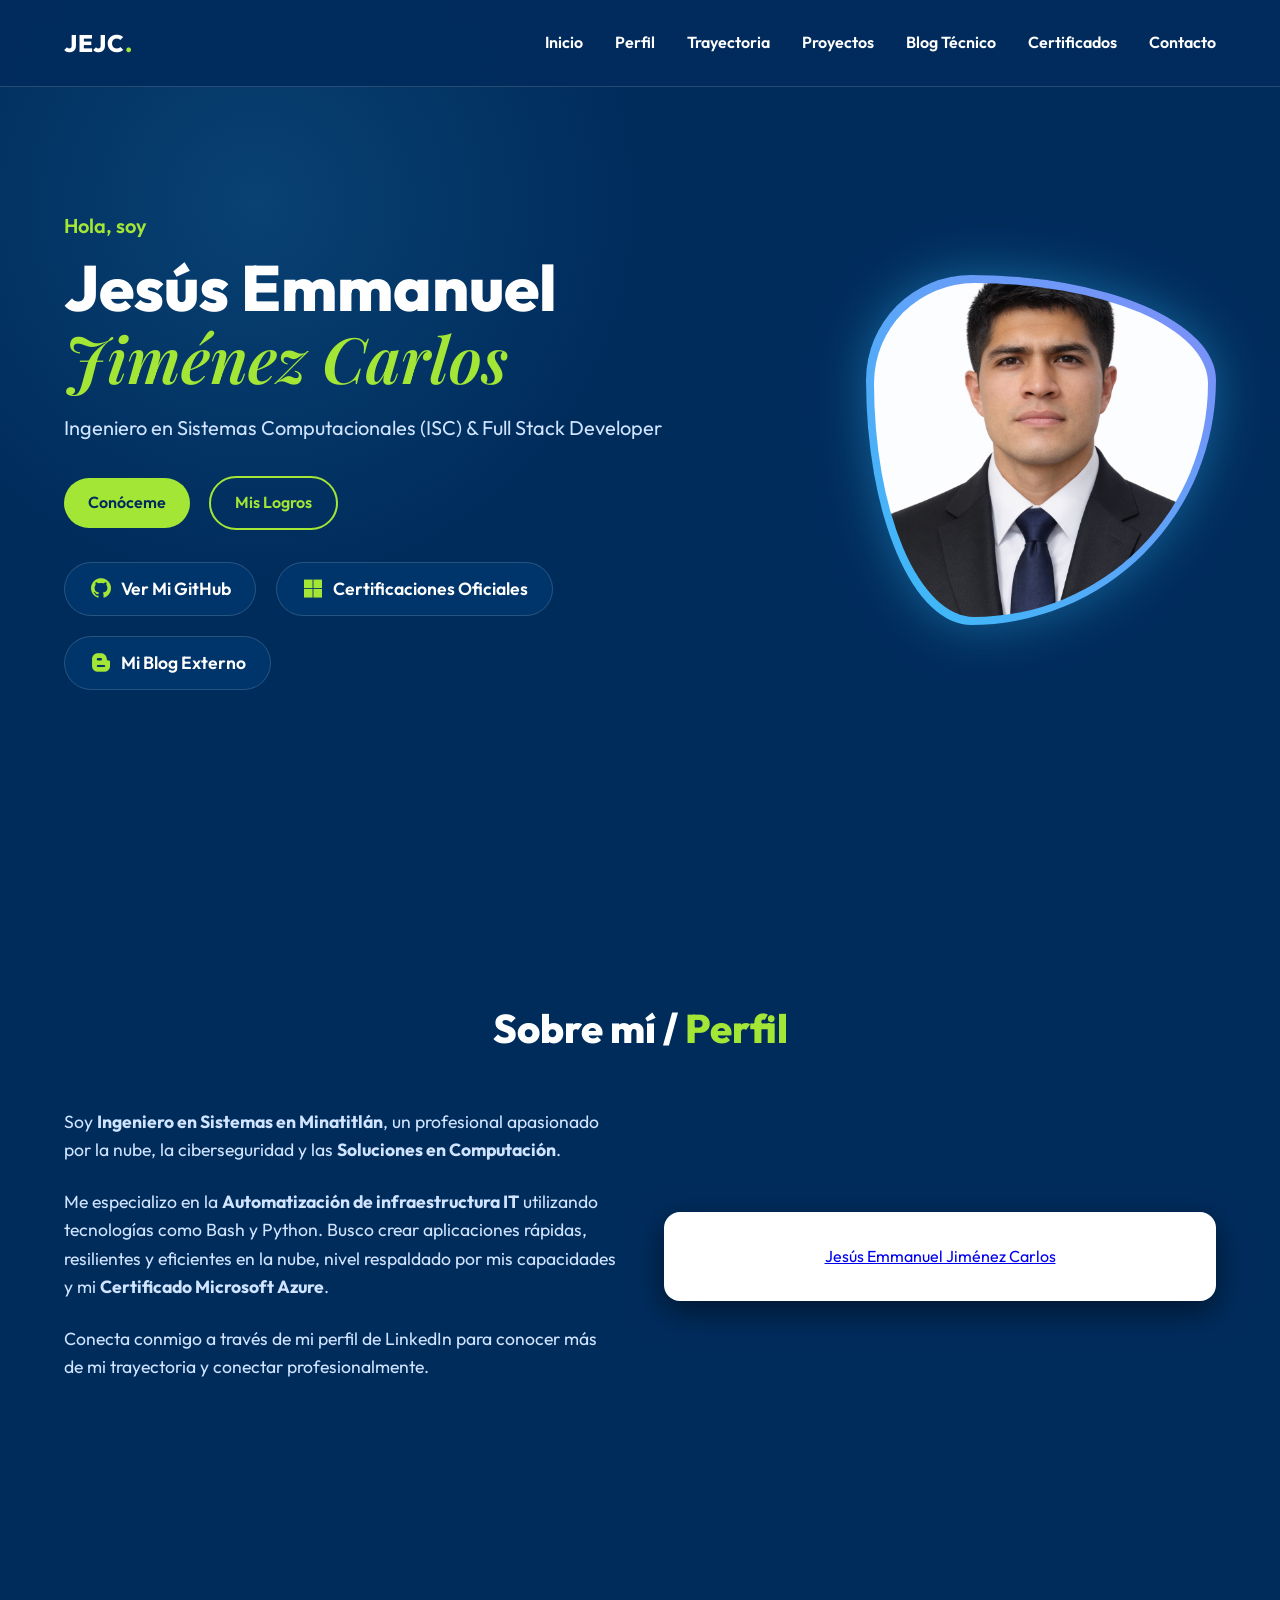
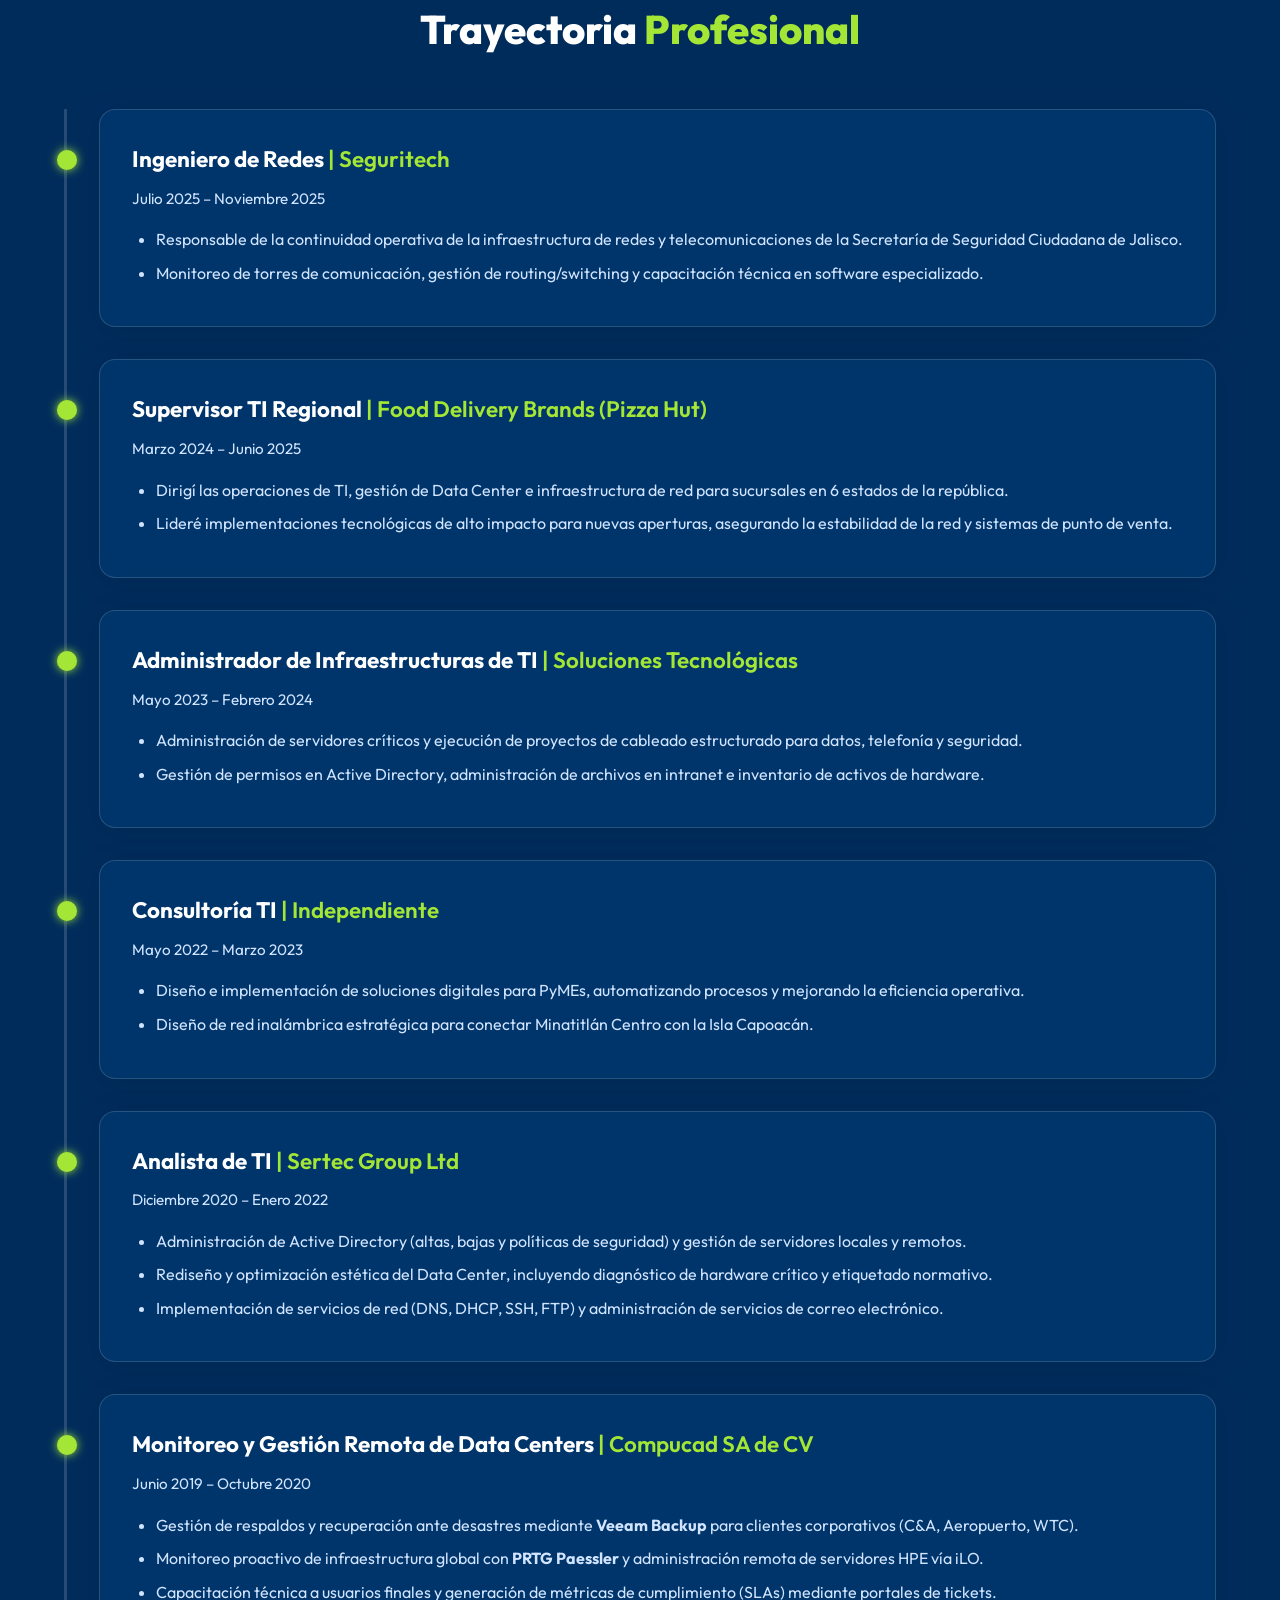
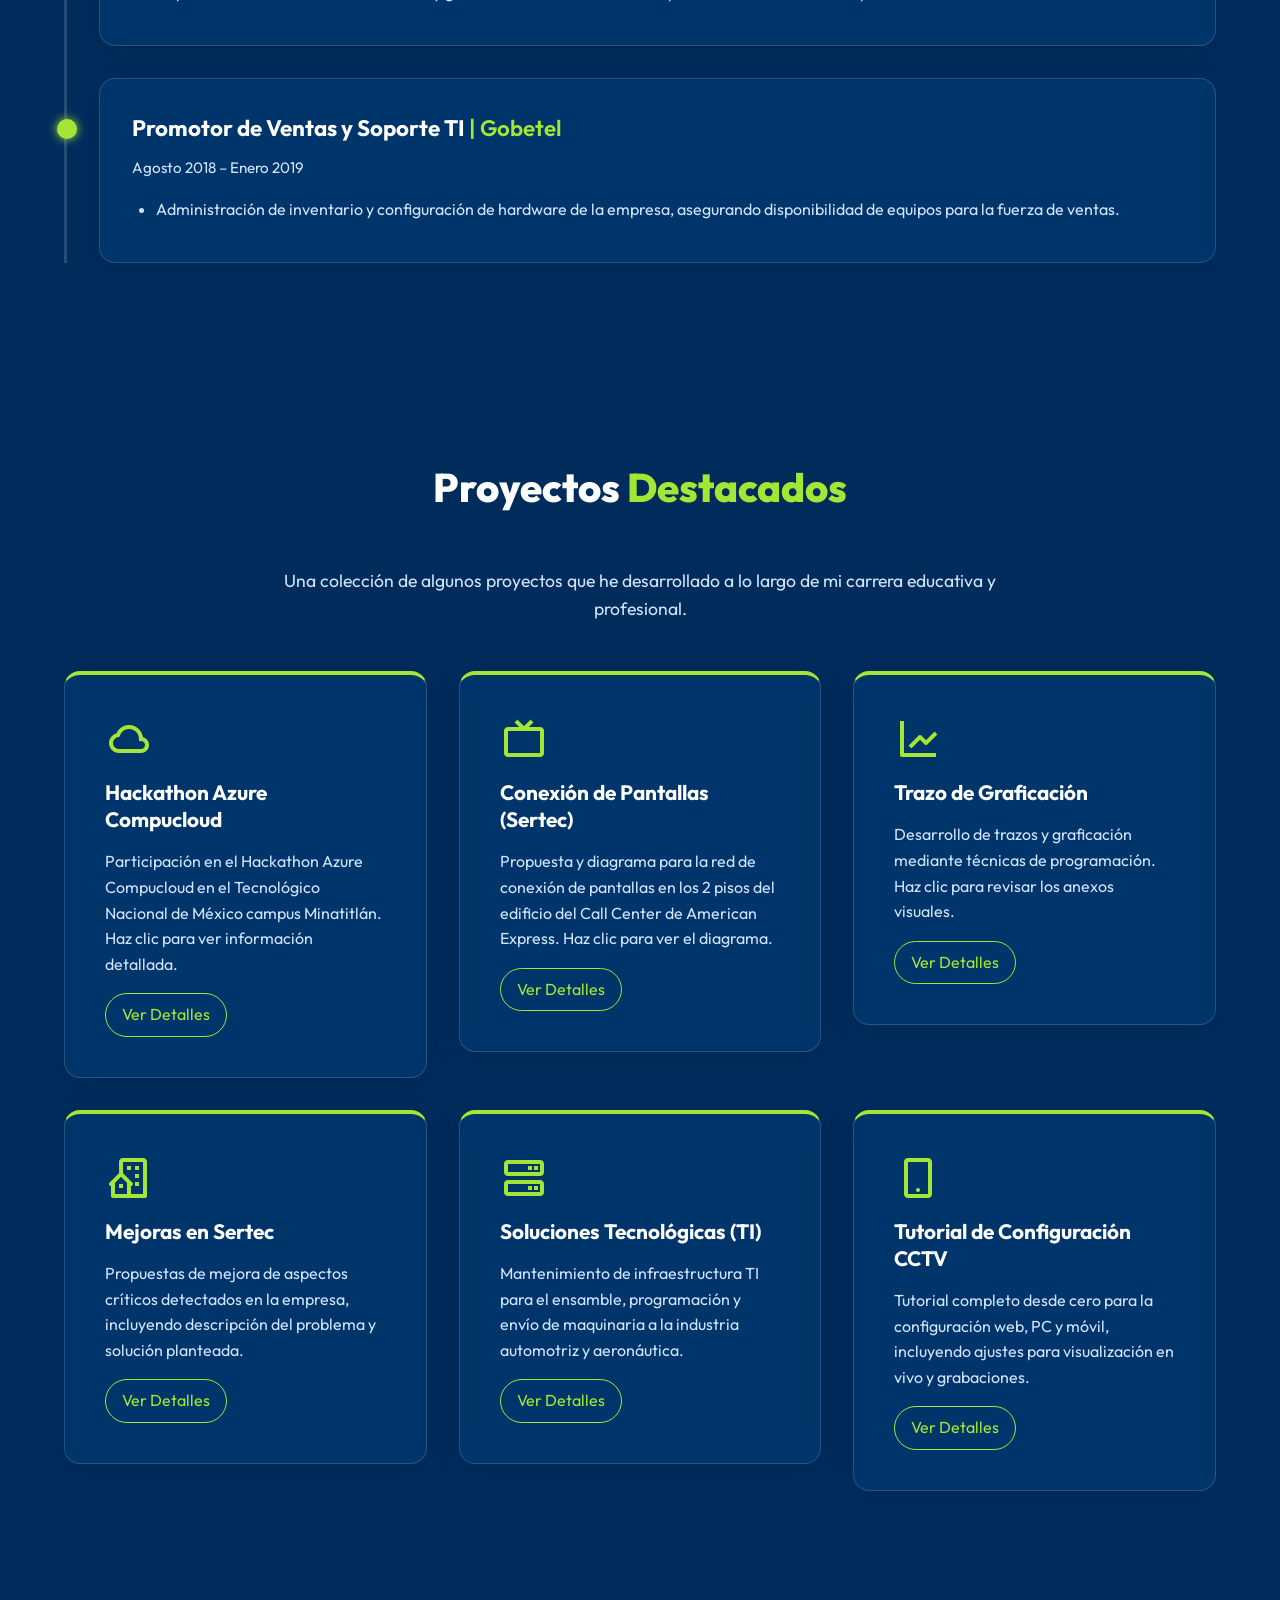
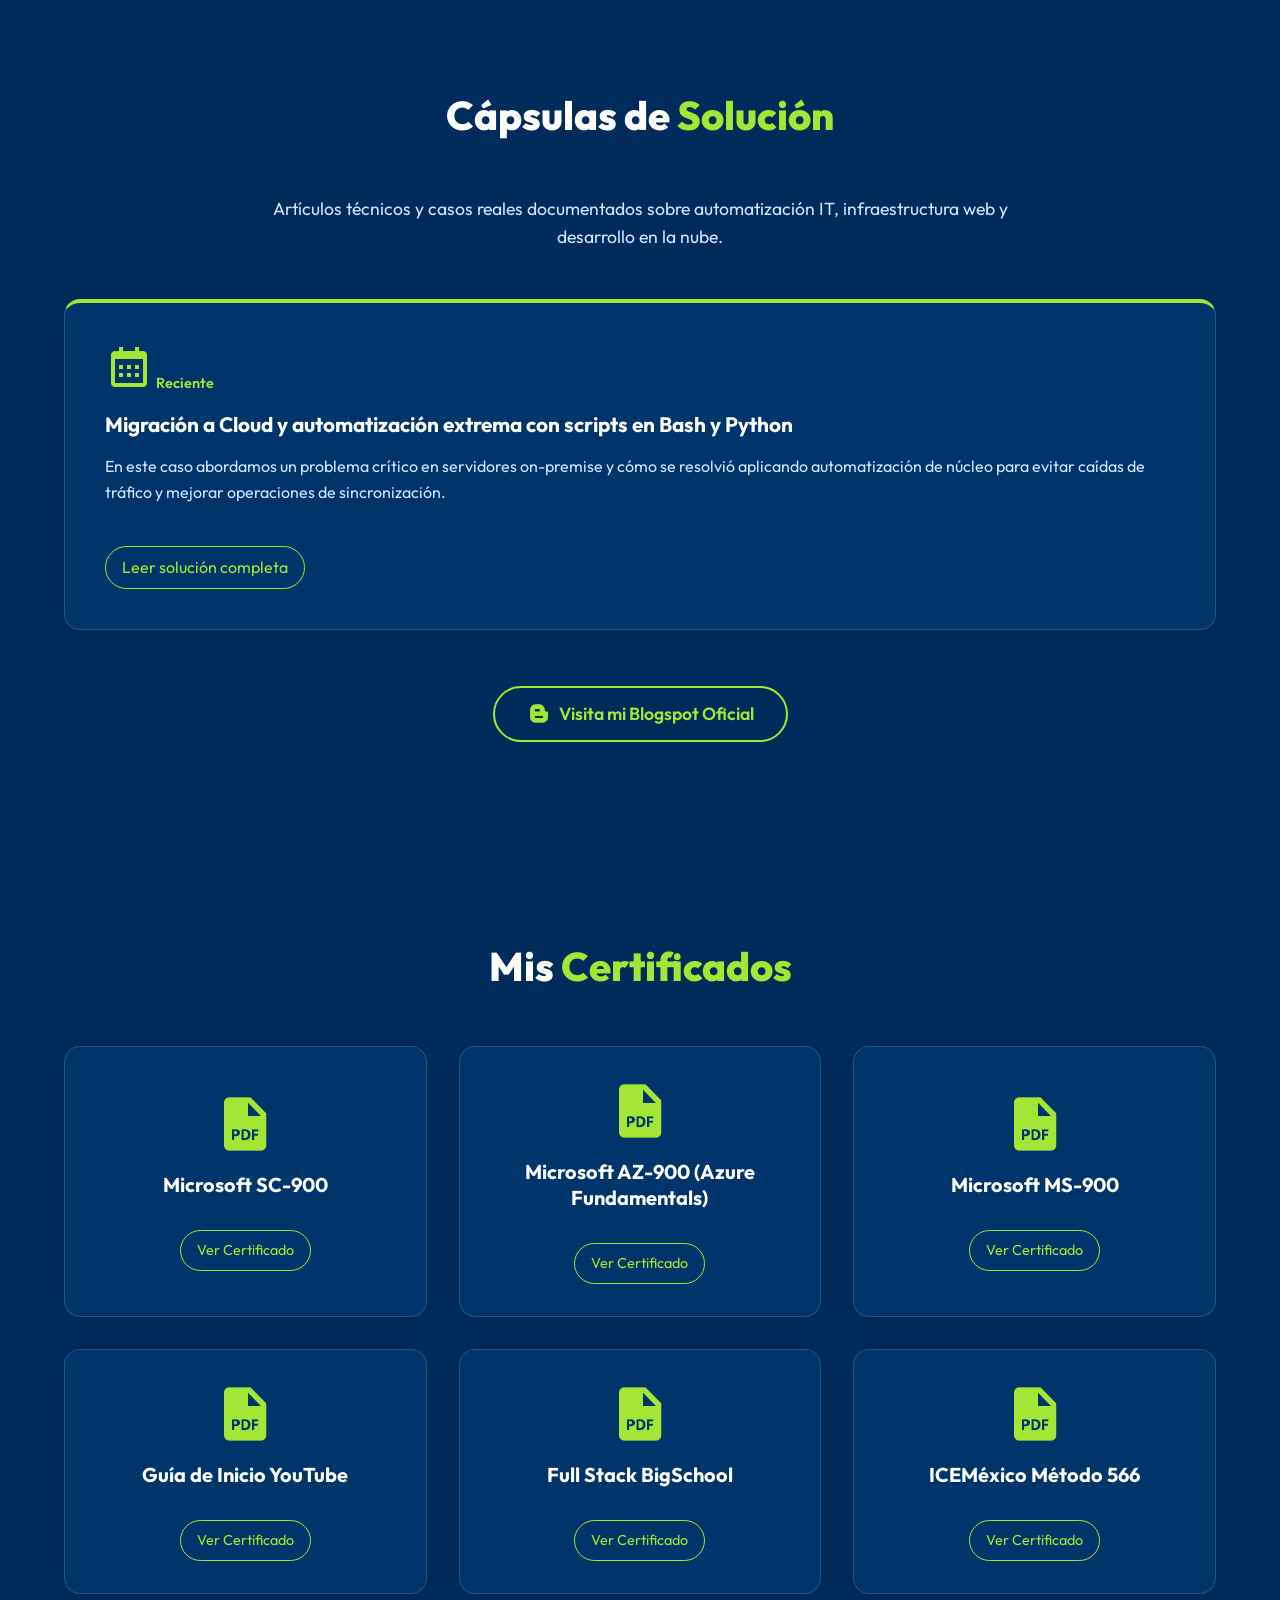
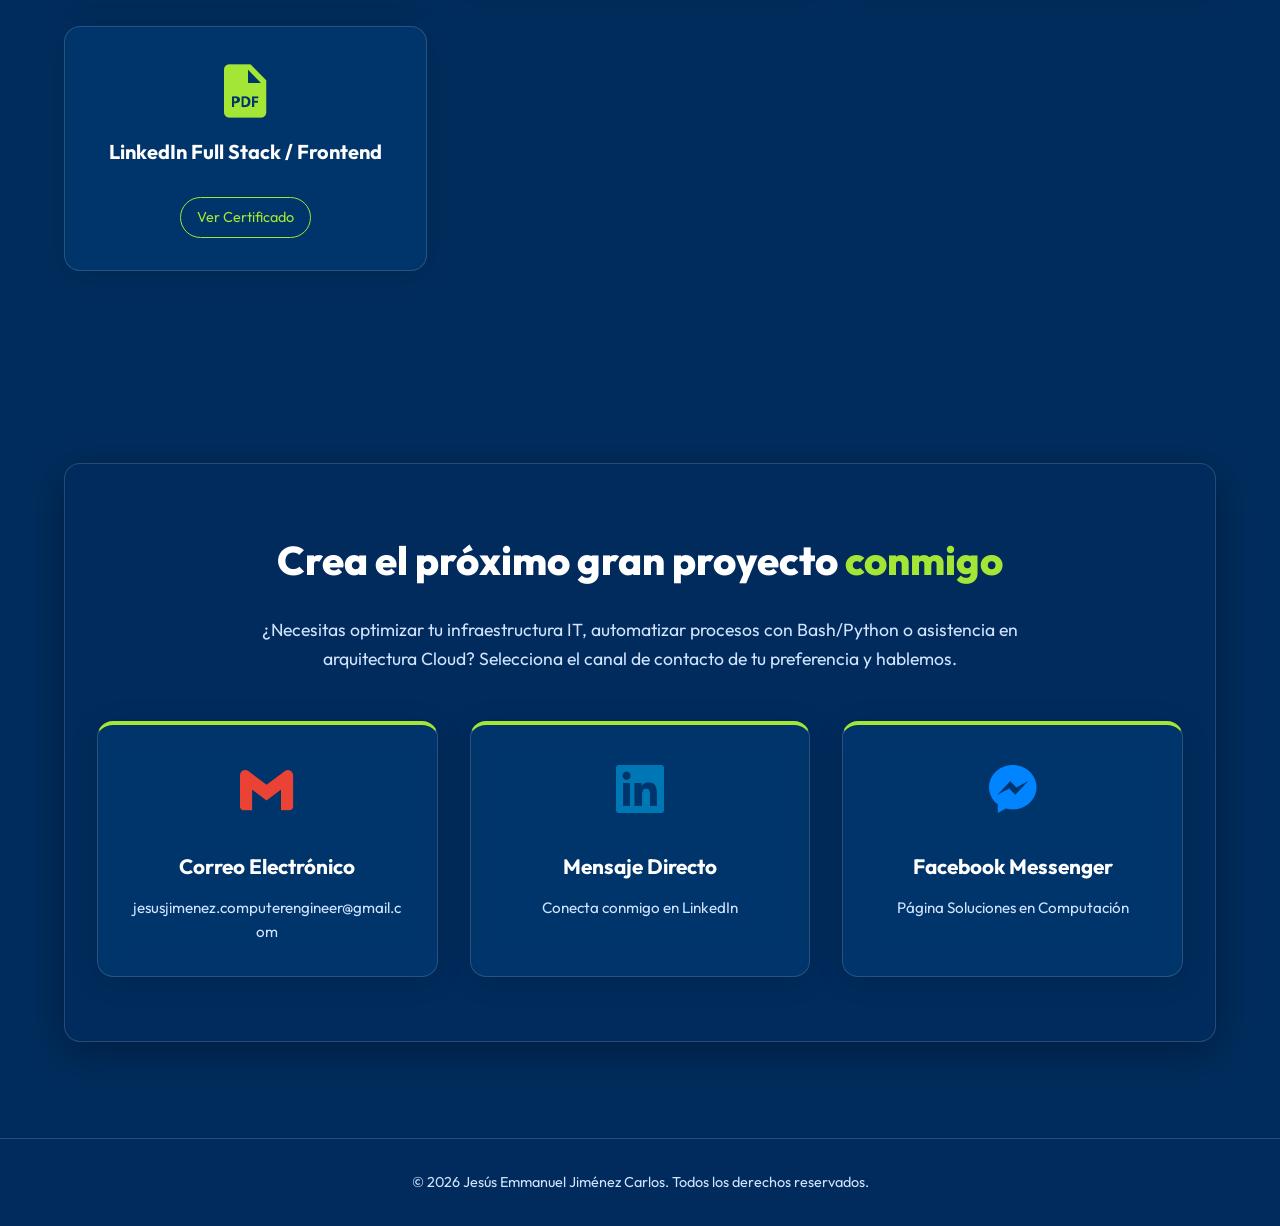
==== commit 4e8f3402: "Añadir enlaces estratégicos hacia el blogspot externo" ====
--- a/index.html
+++ b/index.html
@@ -25,6 +25,7 @@
             <a href="#proyectos">Proyectos</a>
             <a href="#blog">Blog Técnico</a>
             <a href="#certificados">Certificados</a>
+            <a href="#contacto">Contacto</a>
         </nav>
     </header>
 
@@ -46,6 +47,9 @@
                 <a href="https://www.credly.com/users/jesus-jimenez-carlos" target="_blank" class="btn-social">
                     <i class='bx bxl-microsoft'></i> <span>Certificaciones Oficiales</span>
                 </a>
+                <a href="https://solucionesencomputacionyti.blogspot.com" target="_blank" class="btn-social">
+                    <i class='bx bxl-blogger'></i> <span>Mi Blog Externo</span>
+                </a>
             </div>
         </div>
         <div class="hero-image-placeholder">
@@ -66,9 +70,8 @@
                     <p>Conecta conmigo a través de mi perfil de LinkedIn para conocer más de mi trayectoria y conectar profesionalmente.</p>
                 </div>
                 <!-- Light theme container for LinkedIn Badge so its text is readable -->
-                <div class="linkedin-container glass-panel" style="text-align: center; flex-direction: column; background: var(--card-bg);">
-                    <h3 style="margin-bottom: 1.5rem; color: var(--accent); font-weight: 600;"><i class='bx bxl-linkedin-square'></i> Mi Perfil Profesional</h3>
-                    <div class="badge-base LI-profile-badge" data-locale="es_ES" data-size="medium" data-theme="dark" data-type="HORIZONTAL" data-vanity="jesús-emmanuel-jiménez-carlos-isc" data-version="v1">
+                <div class="linkedin-container">
+                    <div class="badge-base LI-profile-badge" data-locale="es_ES" data-size="medium" data-theme="light" data-type="HORIZONTAL" data-vanity="jesús-emmanuel-jiménez-carlos-isc" data-version="v1">
                       <a class="badge-base__link LI-simple-link" href="https://mx.linkedin.com/in/jes%C3%BAs-emmanuel-jim%C3%A9nez-carlos-isc?trk=profile-badge">Jesús Emmanuel Jiménez Carlos</a>
                     </div>
                 </div>
@@ -215,6 +218,13 @@
                     <a href="blog-template.html" class="btn-small" style="text-decoration:none; display:inline-block; margin-top:auto; align-self:flex-start; padding: 0.5rem 1rem; border:1px solid var(--accent); border-radius:1.5rem; color: var(--accent); transition: all 0.3s;" onmouseover="this.style.background='var(--accent)'; this.style.color='var(--bg-dark)';" onmouseout="this.style.background='transparent'; this.style.color='var(--accent)';">Leer solución completa</a>
                 </div>
             </div>
+            
+            <!-- Link to external blogspot -->
+            <div style="text-align: center; margin-top: 3.5rem;">
+                <a href="https://solucionesencomputacionyti.blogspot.com" target="_blank" class="btn btn-secondary" style="font-size: 1.1rem; padding: 0.75rem 2rem; display: inline-flex; align-items: center; gap: 0.5rem; transition: background 0.3s, color 0.3s;" onmouseover="this.style.background='var(--accent)'; this.style.color='var(--bg-dark)';" onmouseout="this.style.background='transparent'; this.style.color='var(--accent)';">
+                    <i class='bx bxl-blogger' style="font-size: 1.5rem;"></i> Visita mi Blogspot Oficial 
+                </a>
+            </div>
         </div>
     </section>
 
@@ -228,6 +238,34 @@
         </div>
     </section>
 
+    <!-- Contact / CTA Section -->
+    <section id="contacto" class="contacto section-padding">
+        <div class="container">
+            <div style="background: var(--nav-bg); padding: 4rem 2rem; border-radius: 1rem; border: 1px solid var(--border-color); box-shadow: 0 10px 40px rgba(0,0,0,0.3);">
+                <h2 class="section-title" style="margin-bottom: 1.5rem;">Crea el próximo gran proyecto <span>conmigo</span></h2>
+                <p class="section-subtitle" style="text-align: center; color: var(--text-muted); margin-bottom: 3rem; font-size: 1.1rem; max-width: 800px; margin-left: auto; margin-right: auto;">¿Necesitas optimizar tu infraestructura IT, automatizar procesos con Bash/Python o asistencia en arquitectura Cloud? Selecciona el canal de contacto de tu preferencia y hablemos.</p>
+                
+                <div class="projects-grid" style="grid-template-columns: repeat(auto-fit, minmax(250px, 1fr));">
+                    <a href="mailto:jesusjimenez.computerengineer@gmail.com" class="project-card glass-panel" style="text-decoration: none; text-align: center; display: flex; flex-direction: column; align-items: center; padding: 2rem;">
+                        <i class='bx bxl-gmail' style="font-size: 4rem; color: #ea4335;"></i>
+                        <h3 style="margin-top: 1rem;">Correo Electrónico</h3>
+                        <p style="margin-bottom: 0; font-size: 0.95rem; word-break: break-all;">jesusjimenez.computerengineer@gmail.com</p>
+                    </a>
+                    <a href="https://mx.linkedin.com/in/jes%C3%BAs-emmanuel-jim%C3%A9nez-carlos-isc" target="_blank" class="project-card glass-panel" style="text-decoration: none; text-align: center; display: flex; flex-direction: column; align-items: center; padding: 2rem;">
+                        <i class='bx bxl-linkedin-square' style="font-size: 4rem; color: #0077b5;"></i>
+                        <h3 style="margin-top: 1rem;">Mensaje Directo</h3>
+                        <p style="margin-bottom: 0; font-size: 0.95rem;">Conecta conmigo en LinkedIn</p>
+                    </a>
+                    <a href="https://www.facebook.com/SolucionesComputacion/" target="_blank" class="project-card glass-panel" style="text-decoration: none; text-align: center; display: flex; flex-direction: column; align-items: center; padding: 2rem;">
+                        <i class='bx bxl-messenger' style="font-size: 4rem; color: #0084ff;"></i>
+                        <h3 style="margin-top: 1rem;">Facebook Messenger</h3>
+                        <p style="margin-bottom: 0; font-size: 0.95rem;">Página Soluciones en Computación</p>
+                    </a>
+                </div>
+            </div>
+        </div>
+    </section>
+
     <!-- Footer -->
     <footer>
         <div class="container">
--- a/css/style.css
+++ b/css/style.css
@@ -1,13 +1,12 @@
-/* Color Palette & Variables */
 :root {
-    --bg-dark: #0f172a;
-    --text-main: #f8fafc;
-    --text-muted: #cbd5e1;
-    --accent: #38bdf8;
-    --accent-hover: #0ea5e9;
-    --card-bg: rgba(30, 41, 59, 0.7);
-    --nav-bg: rgba(15, 23, 42, 0.8);
-    --border-color: rgba(255, 255, 255, 0.1);
+    --bg-dark: #002c5c; /* Un Azul Rey profundo y elegante pero más brillante que el anterior */
+    --text-main: #ffffff; /* Blanco puro para máximo contraste */
+    --text-muted: #d0e4ff; /* Blanco con un sutil azul claro para lectura suave */
+    --accent: #a3e635; /* Verde Limón brillante para botones interactivos */
+    --accent-hover: #84cc16; /* Verde Limón oscuro para efecto deslizamiento */
+    --card-bg: rgba(0, 60, 118, 0.6); /* Cajas ligeramente más claras que el fondo */
+    --nav-bg: rgba(0, 44, 92, 0.9);
+    --border-color: rgba(255, 255, 255, 0.15);
     
     font-size: 16px;
 }
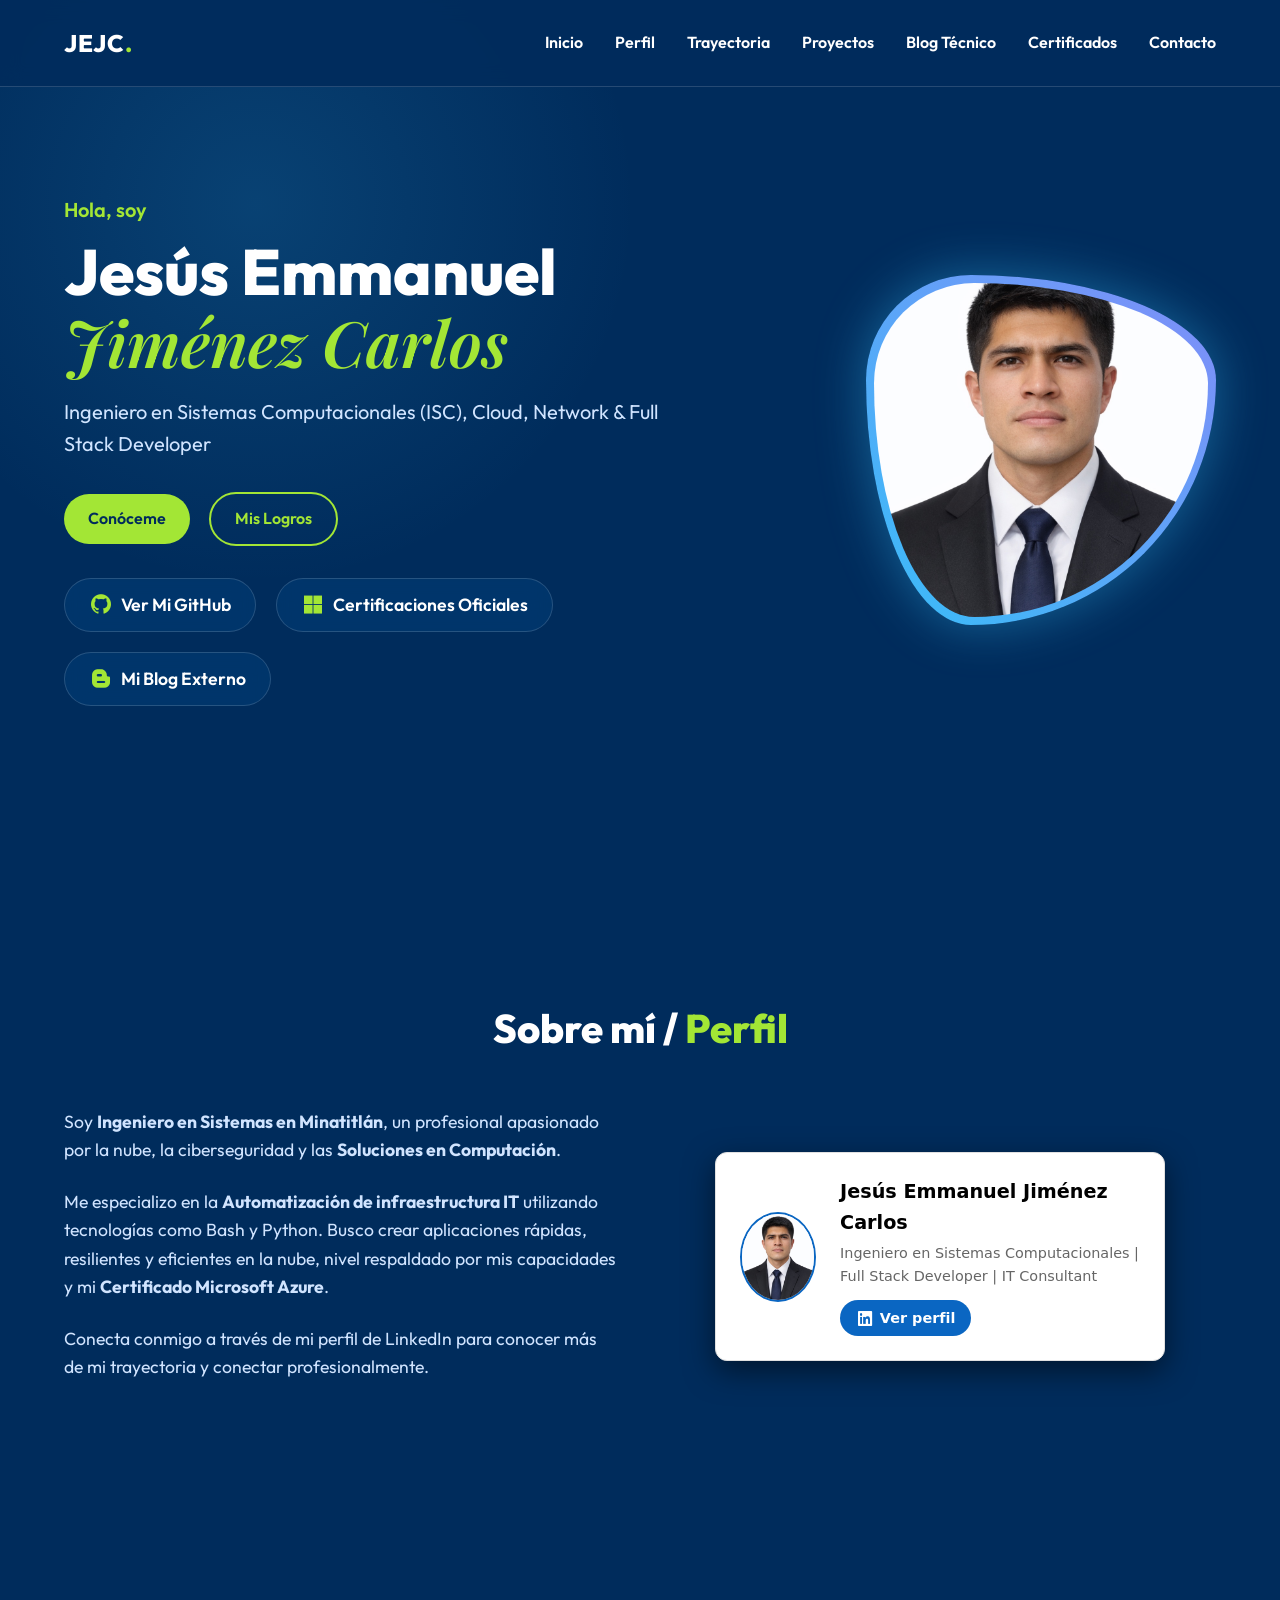
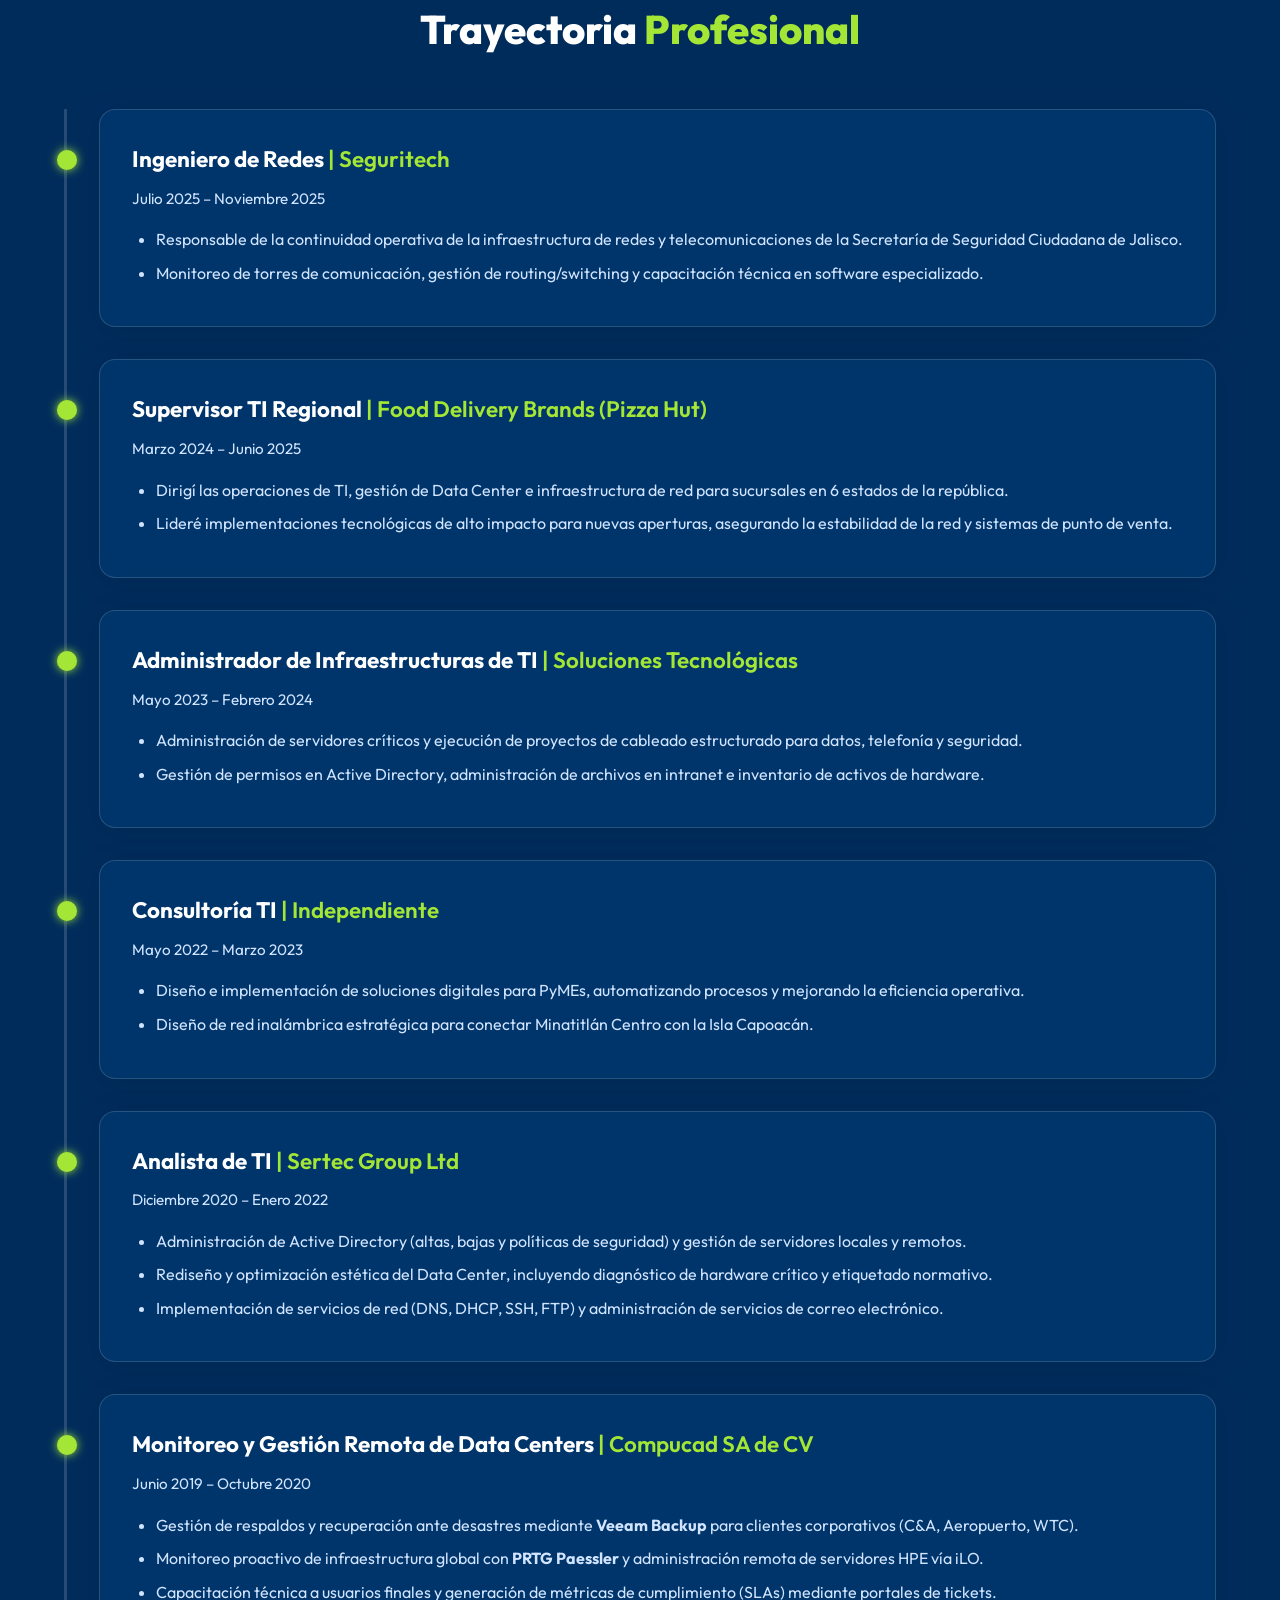
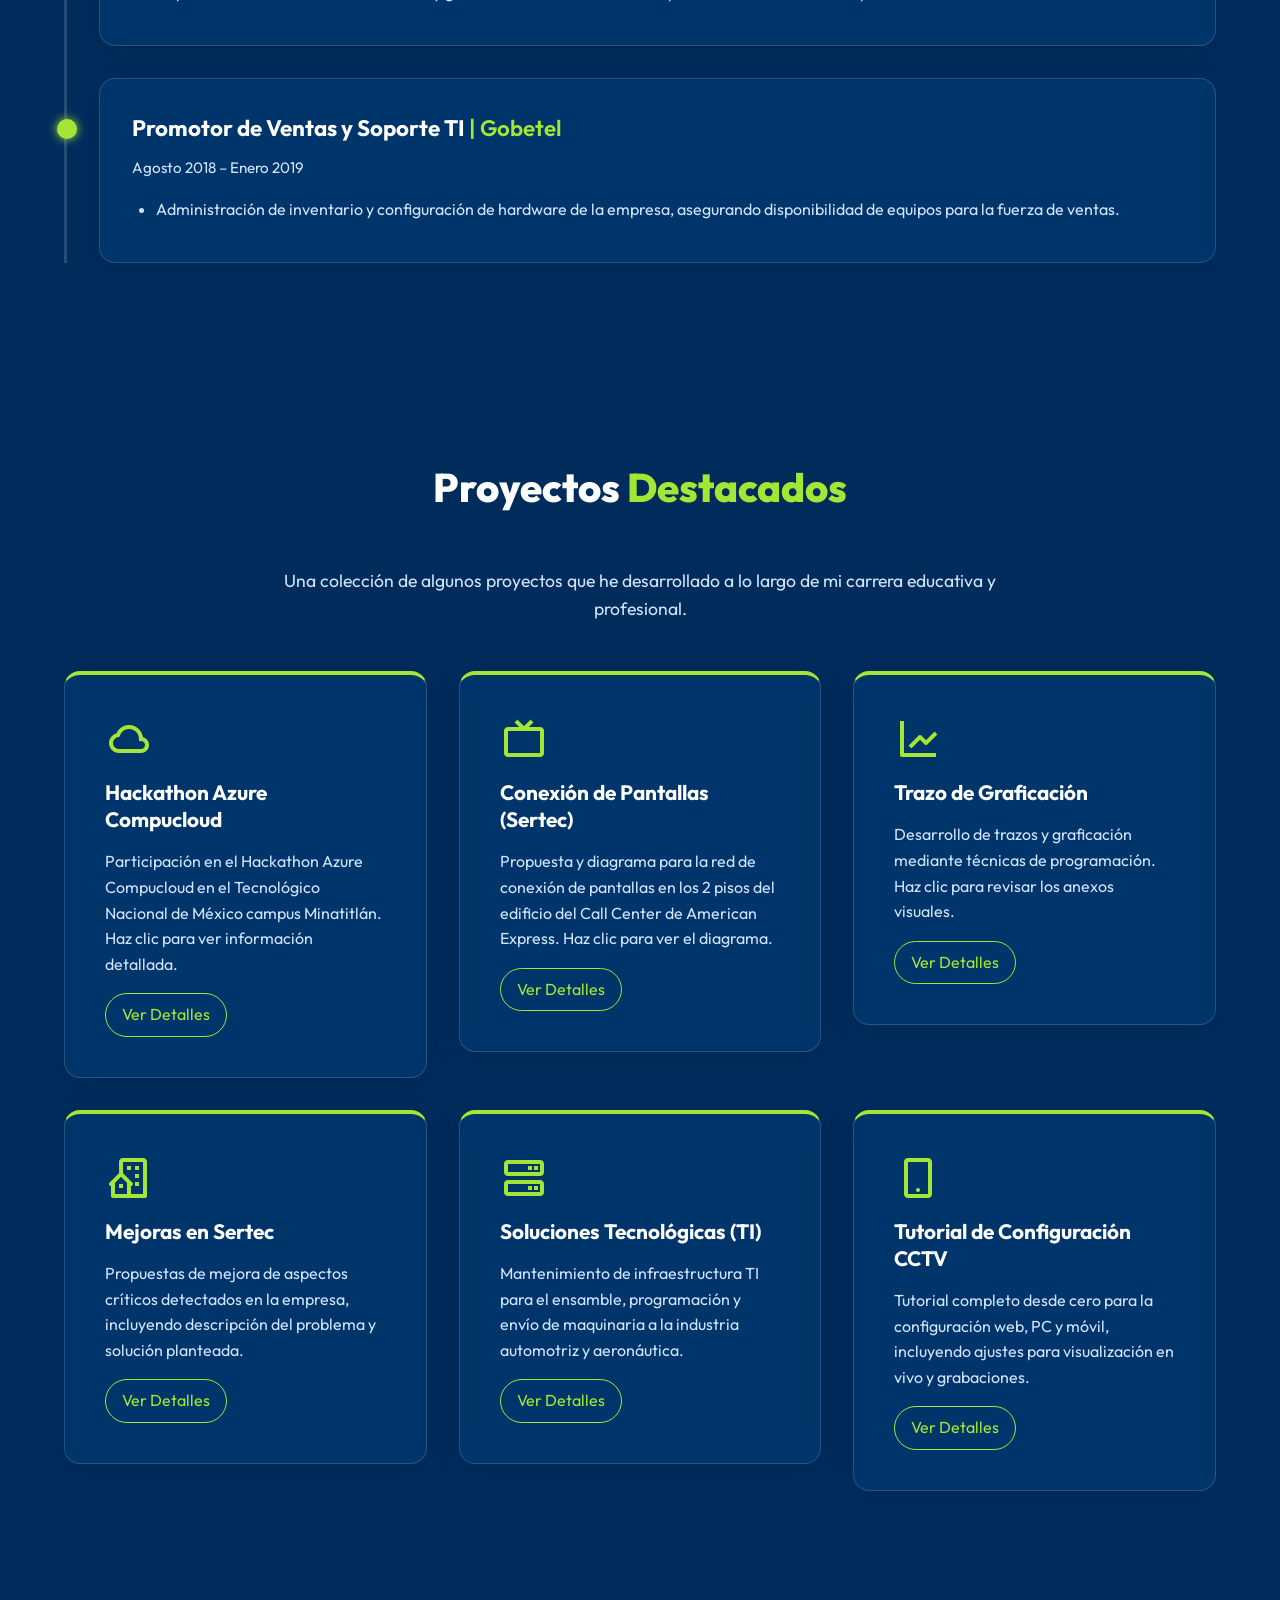
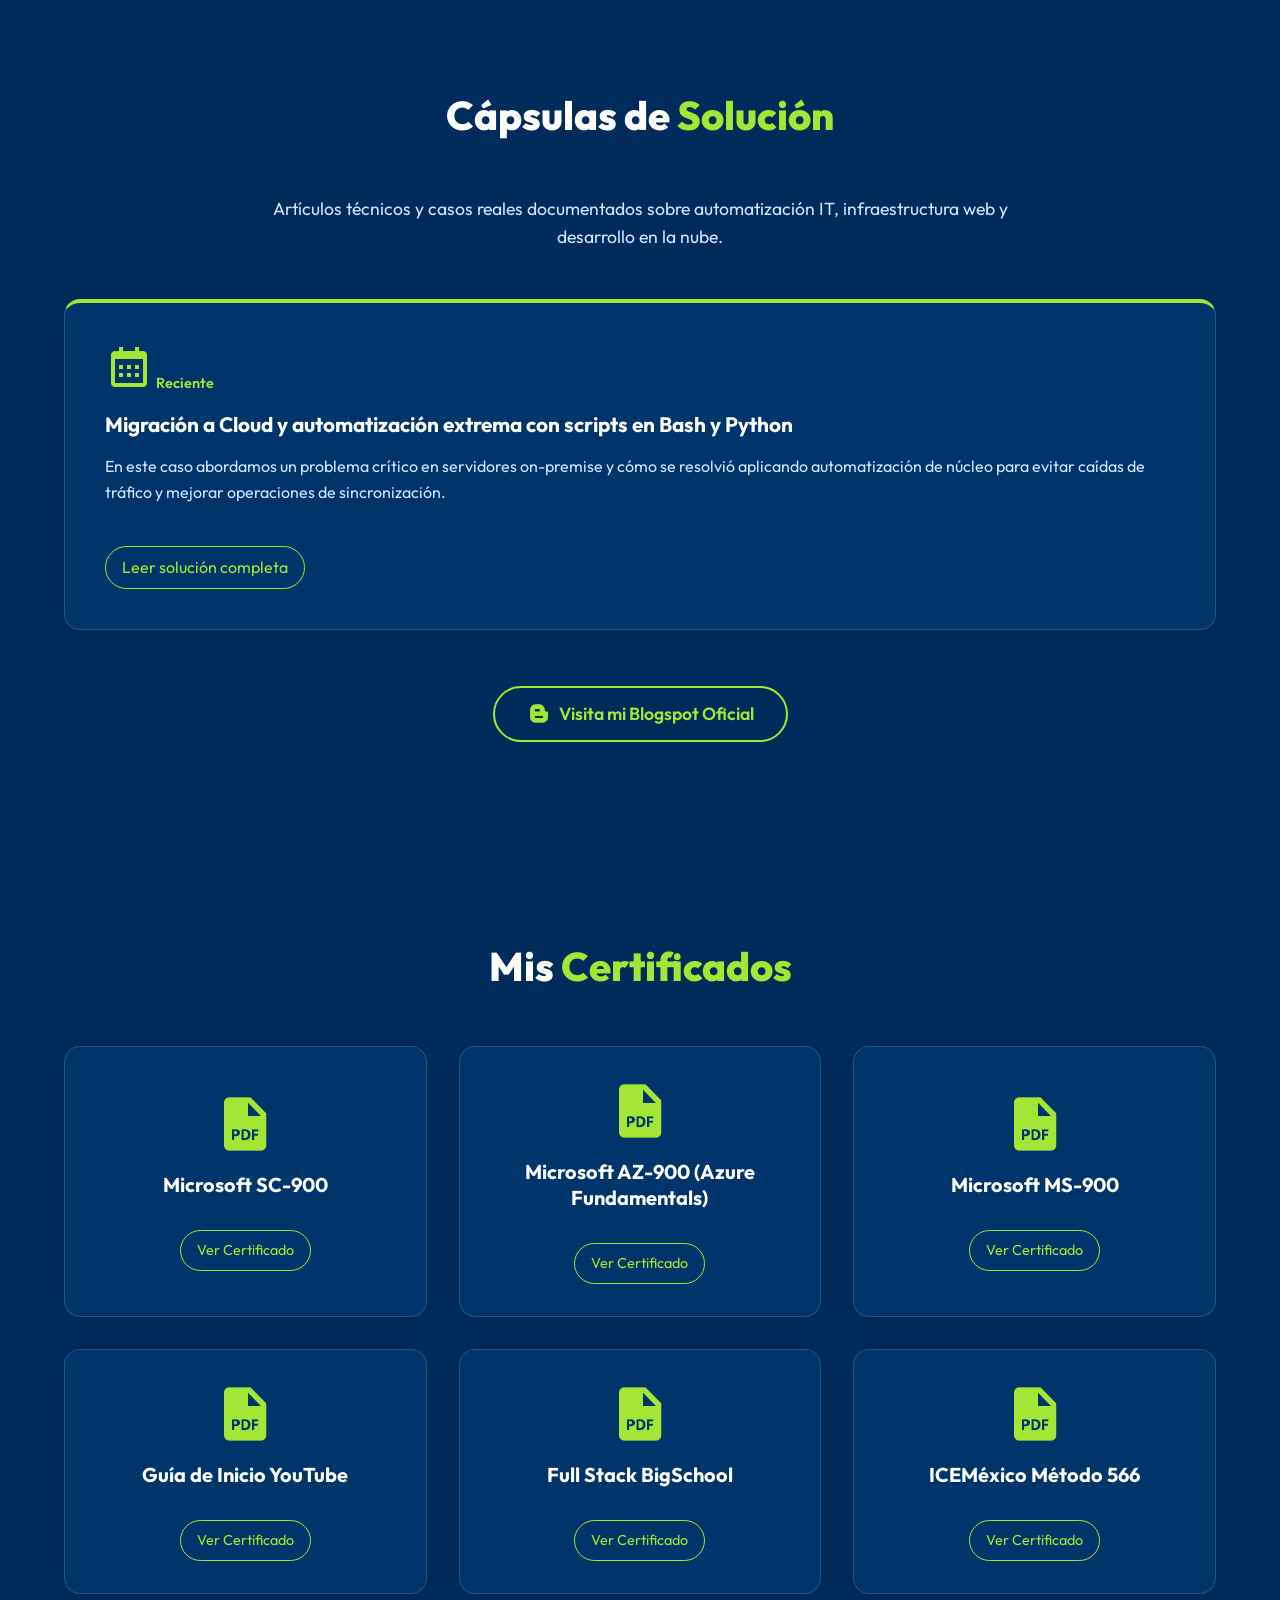
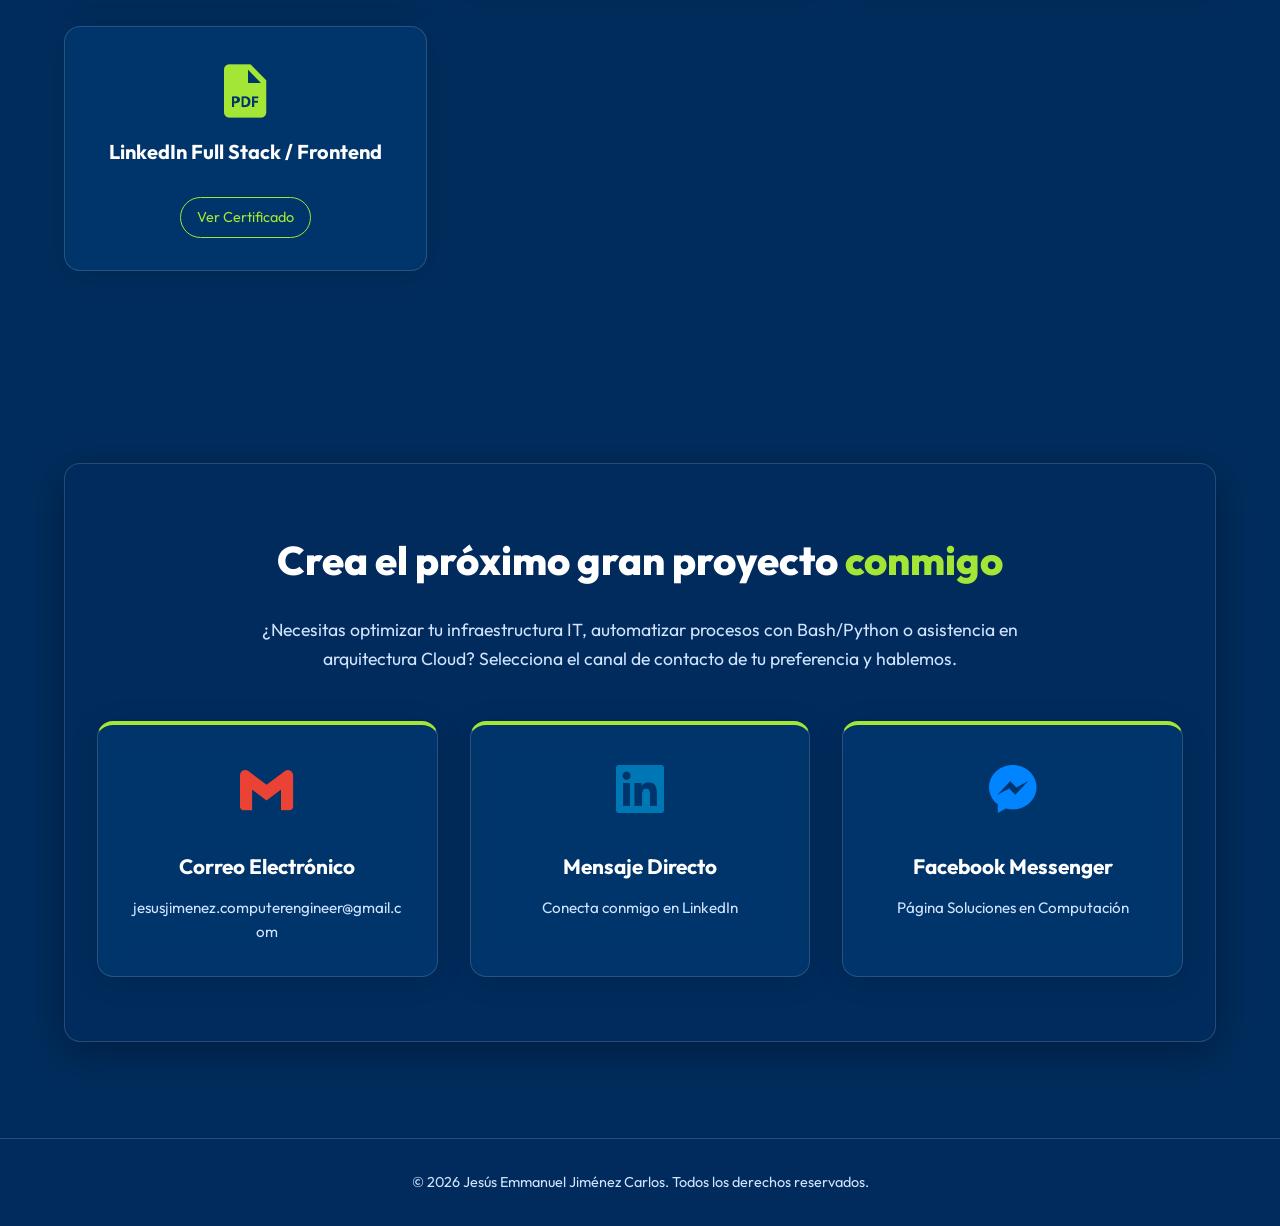
==== commit ba5b7a48: "Reemplazar script de LinkedIn por tarjeta estática de alta disponibilidad para evitar adblockers" ====
--- a/index.html
+++ b/index.html
@@ -10,8 +10,7 @@
     <link rel="stylesheet" href="./css/style.css">
     <!-- Boxicons (For quick modern icons) -->
     <link href='https://unpkg.com/boxicons@2.1.4/css/boxicons.min.css' rel='stylesheet'>
-    <!-- LinkedIn Badge Script -->
-    <script src="https://platform.linkedin.com/badges/js/profile.js" async defer type="text/javascript"></script>
+    <!-- LinkedIn Script removed as we use static custom badge for better UX -->
 </head>
 <body>
     <!-- Navbar -->
@@ -35,7 +34,7 @@
         <div class="hero-content">
             <span class="greeting">Hola, soy</span>
             <h1>Jesús Emmanuel<span> Jiménez Carlos</span></h1>
-            <p class="role">Ingeniero en Sistemas Computacionales (ISC) & Full Stack Developer</p>
+            <p class="role">Ingeniero en Sistemas Computacionales (ISC), Cloud, Network & Full Stack Developer</p>
             <div class="hero-buttons">
                 <a href="#perfil" class="btn btn-primary">Conóceme</a>
                 <a href="#certificados" class="btn btn-secondary">Mis Logros</a>
@@ -69,10 +68,15 @@
                     <p>Me especializo en la <strong>Automatización de infraestructura IT</strong> utilizando tecnologías como Bash y Python. Busco crear aplicaciones rápidas, resilientes y eficientes en la nube, nivel respaldado por mis capacidades y mi <strong>Certificado Microsoft Azure</strong>.</p>
                     <p>Conecta conmigo a través de mi perfil de LinkedIn para conocer más de mi trayectoria y conectar profesionalmente.</p>
                 </div>
-                <!-- Light theme container for LinkedIn Badge so its text is readable -->
-                <div class="linkedin-container">
-                    <div class="badge-base LI-profile-badge" data-locale="es_ES" data-size="medium" data-theme="light" data-type="HORIZONTAL" data-vanity="jesús-emmanuel-jiménez-carlos-isc" data-version="v1">
-                      <a class="badge-base__link LI-simple-link" href="https://mx.linkedin.com/in/jes%C3%BAs-emmanuel-jim%C3%A9nez-carlos-isc?trk=profile-badge">Jesús Emmanuel Jiménez Carlos</a>
+                <!-- Custom Static LinkedIn Badge (Prevents AdBlocker/Script errors) -->
+                <div class="linkedin-container" style="background: white; border-radius: 12px; box-shadow: 0 10px 30px rgba(0,0,0,0.5); padding: 1.5rem; display: flex; align-items: center; gap: 1.5rem; max-width: 450px; margin: 0 auto; border: 1px solid #e0e0e0;">
+                    <img src="./assets/profile.jpeg" alt="Jesús Emmanuel" style="width: 90px; height: 90px; border-radius: 50%; object-fit: cover; border: 2px solid #0a66c2;">
+                    <div style="text-align: left;">
+                        <h3 style="color: #000; font-size: 1.2rem; margin-bottom: 0.25rem; font-family: -apple-system, system-ui, BlinkMacSystemFont, 'Segoe UI', Roboto, Helvetica, Arial, sans-serif; font-weight: 600;">Jesús Emmanuel Jiménez Carlos</h3>
+                        <p style="color: #666; font-size: 0.9rem; margin-bottom: 0.75rem; font-family: -apple-system, system-ui, BlinkMacSystemFont, 'Segoe UI', Roboto, Helvetica, Arial, sans-serif;">Ingeniero en Sistemas Computacionales | Full Stack Developer | IT Consultant</p>
+                        <a href="https://mx.linkedin.com/in/jes%C3%BAs-emmanuel-jim%C3%A9nez-carlos-isc?trk=profile-badge" target="_blank" style="display: inline-flex; align-items: center; gap: 0.3rem; background: #0a66c2; color: white; padding: 0.4rem 1rem; border-radius: 1.5rem; text-decoration: none; font-size: 0.9rem; font-weight: 600; font-family: -apple-system, system-ui, BlinkMacSystemFont, 'Segoe UI', Roboto, Helvetica, Arial, sans-serif; transition: background 0.3s;" onmouseover="this.style.background='#004182';" onmouseout="this.style.background='#0a66c2';">
+                            <i class='bx bxl-linkedin-square' style="font-size: 1.2rem;"></i> Ver perfil
+                        </a>
                     </div>
                 </div>
             </div>
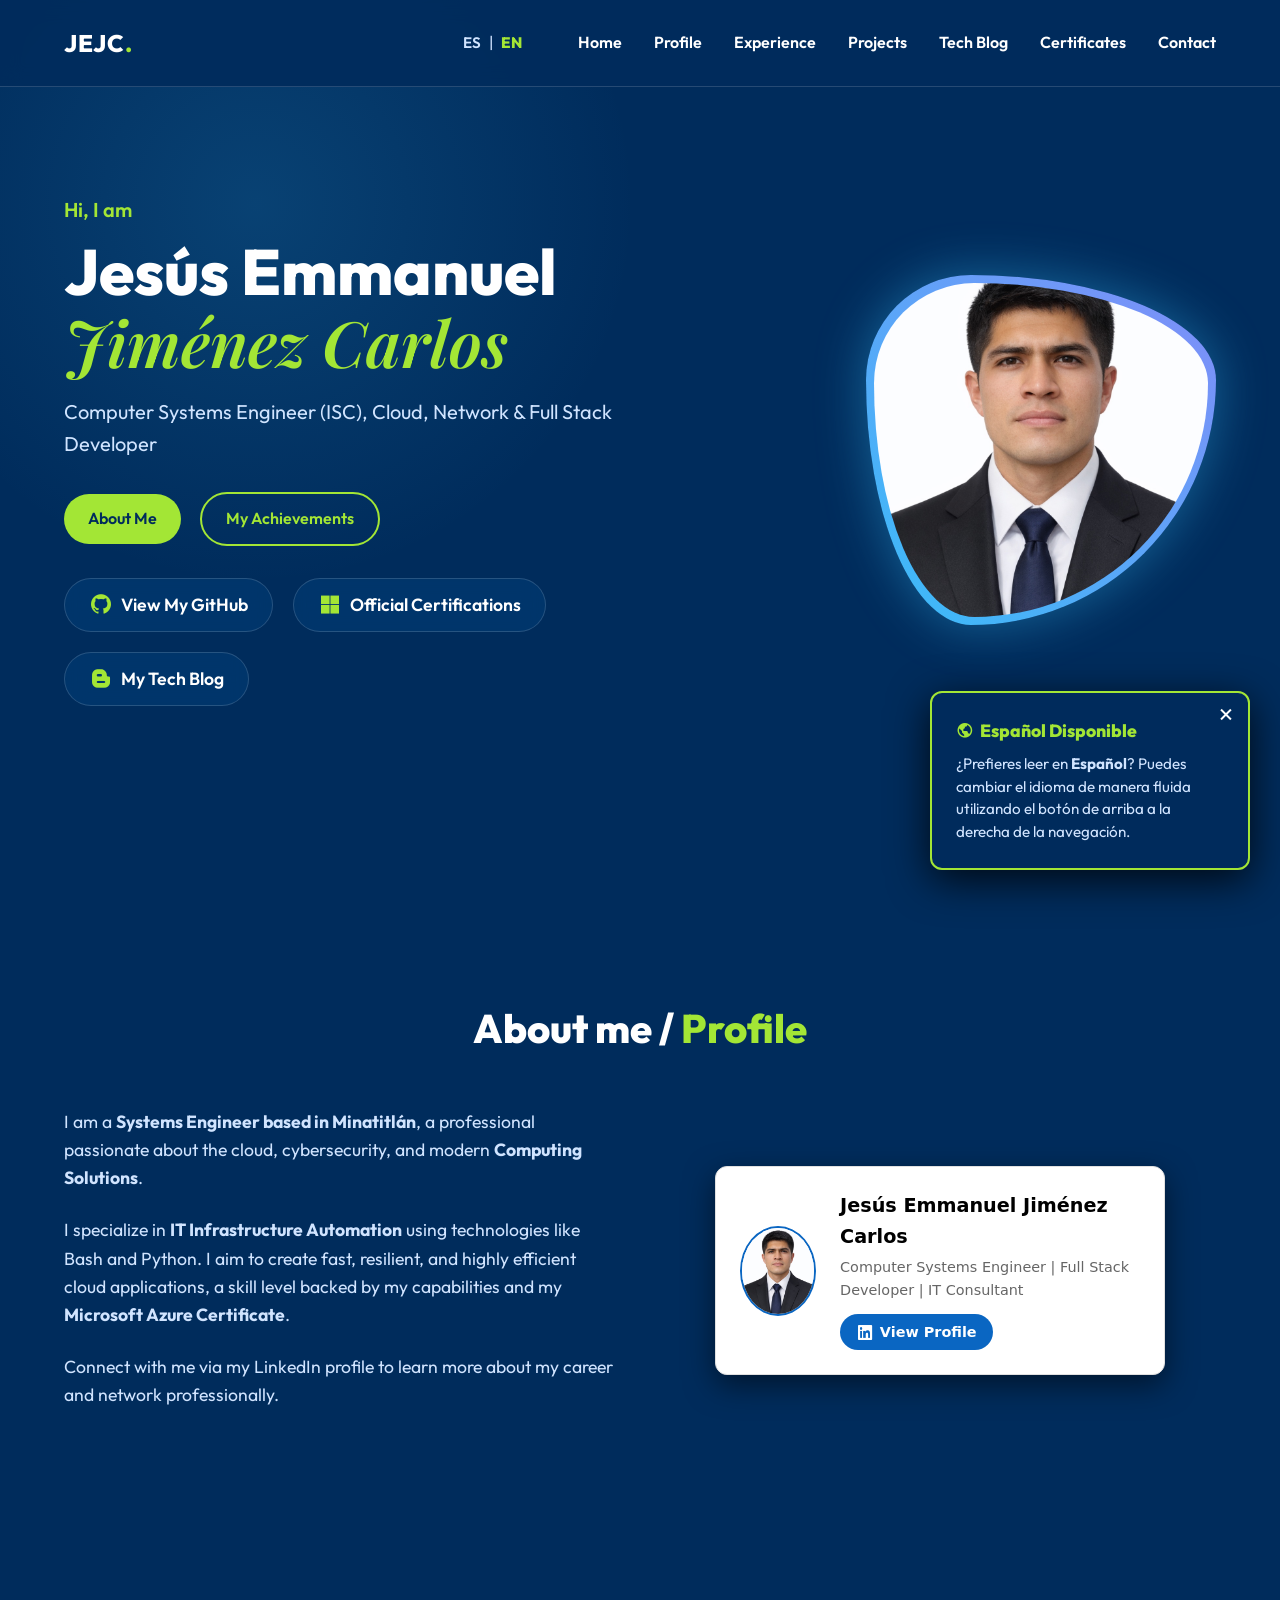
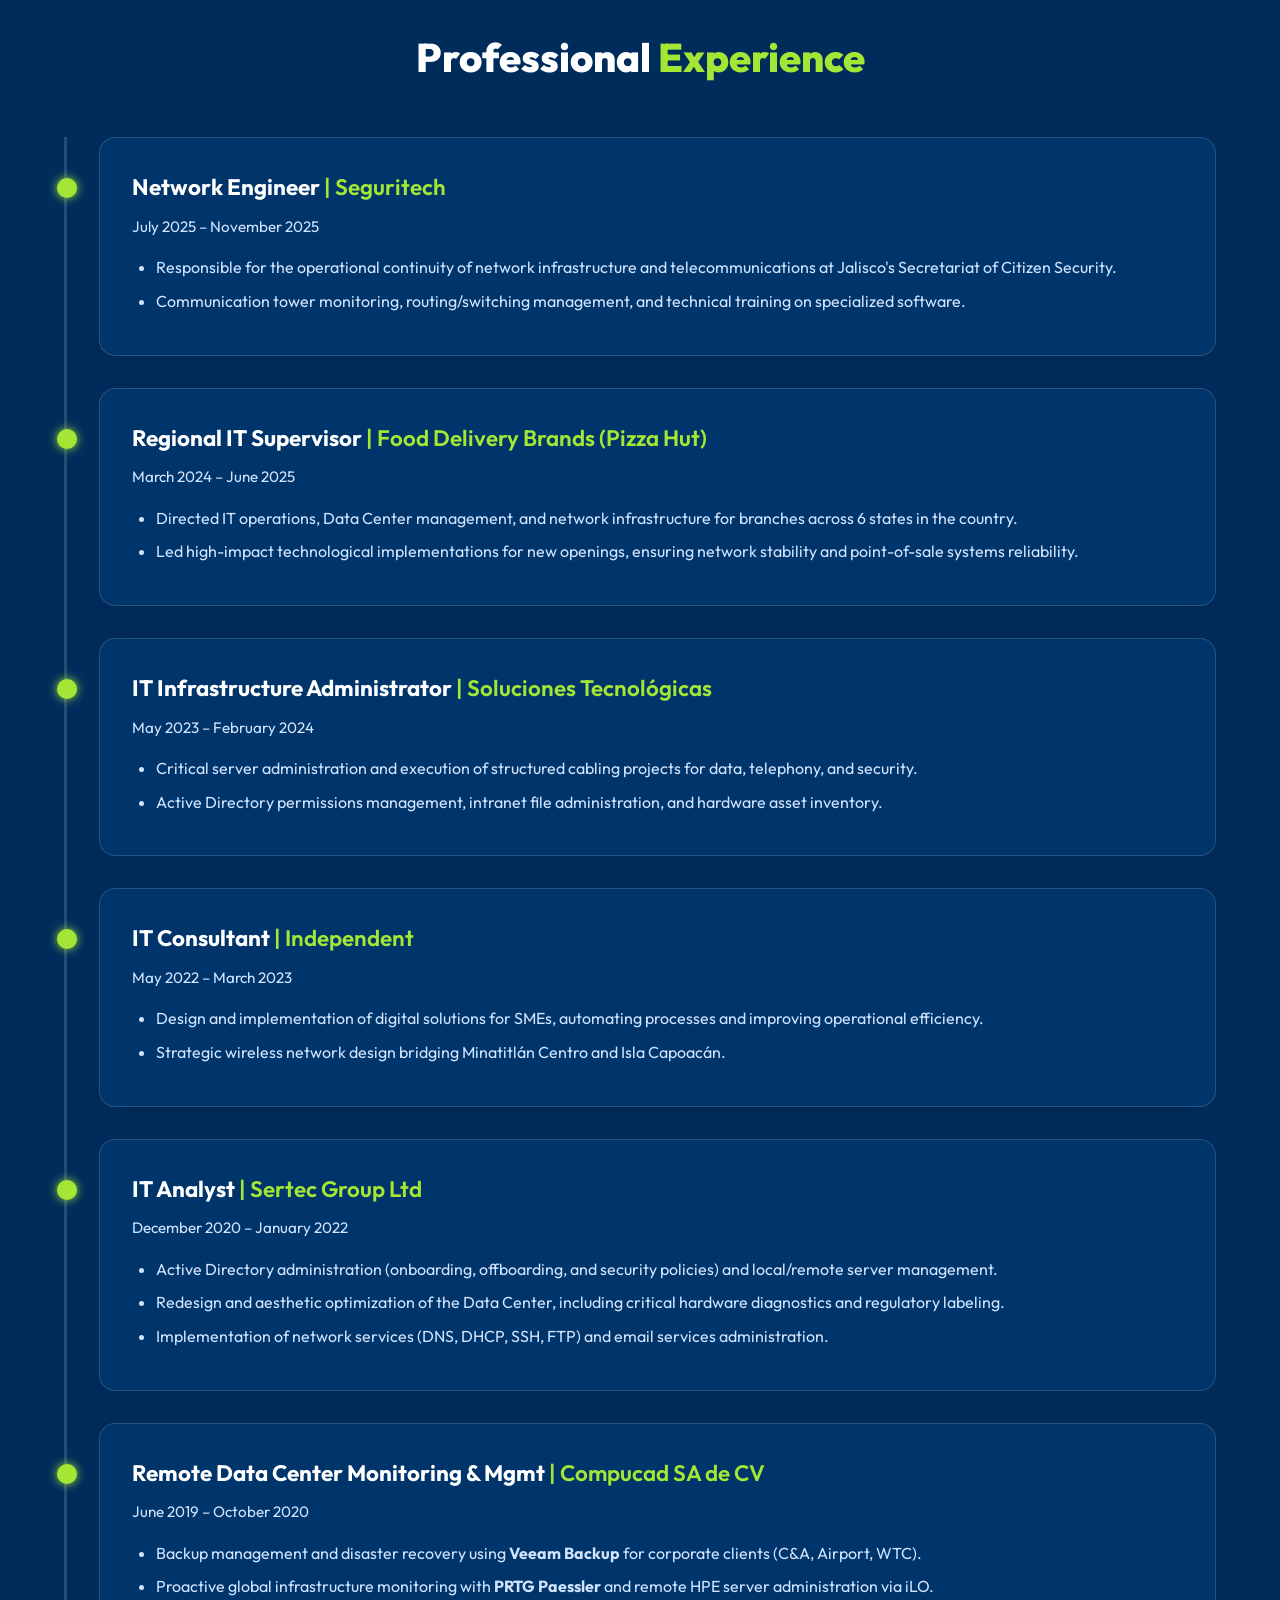
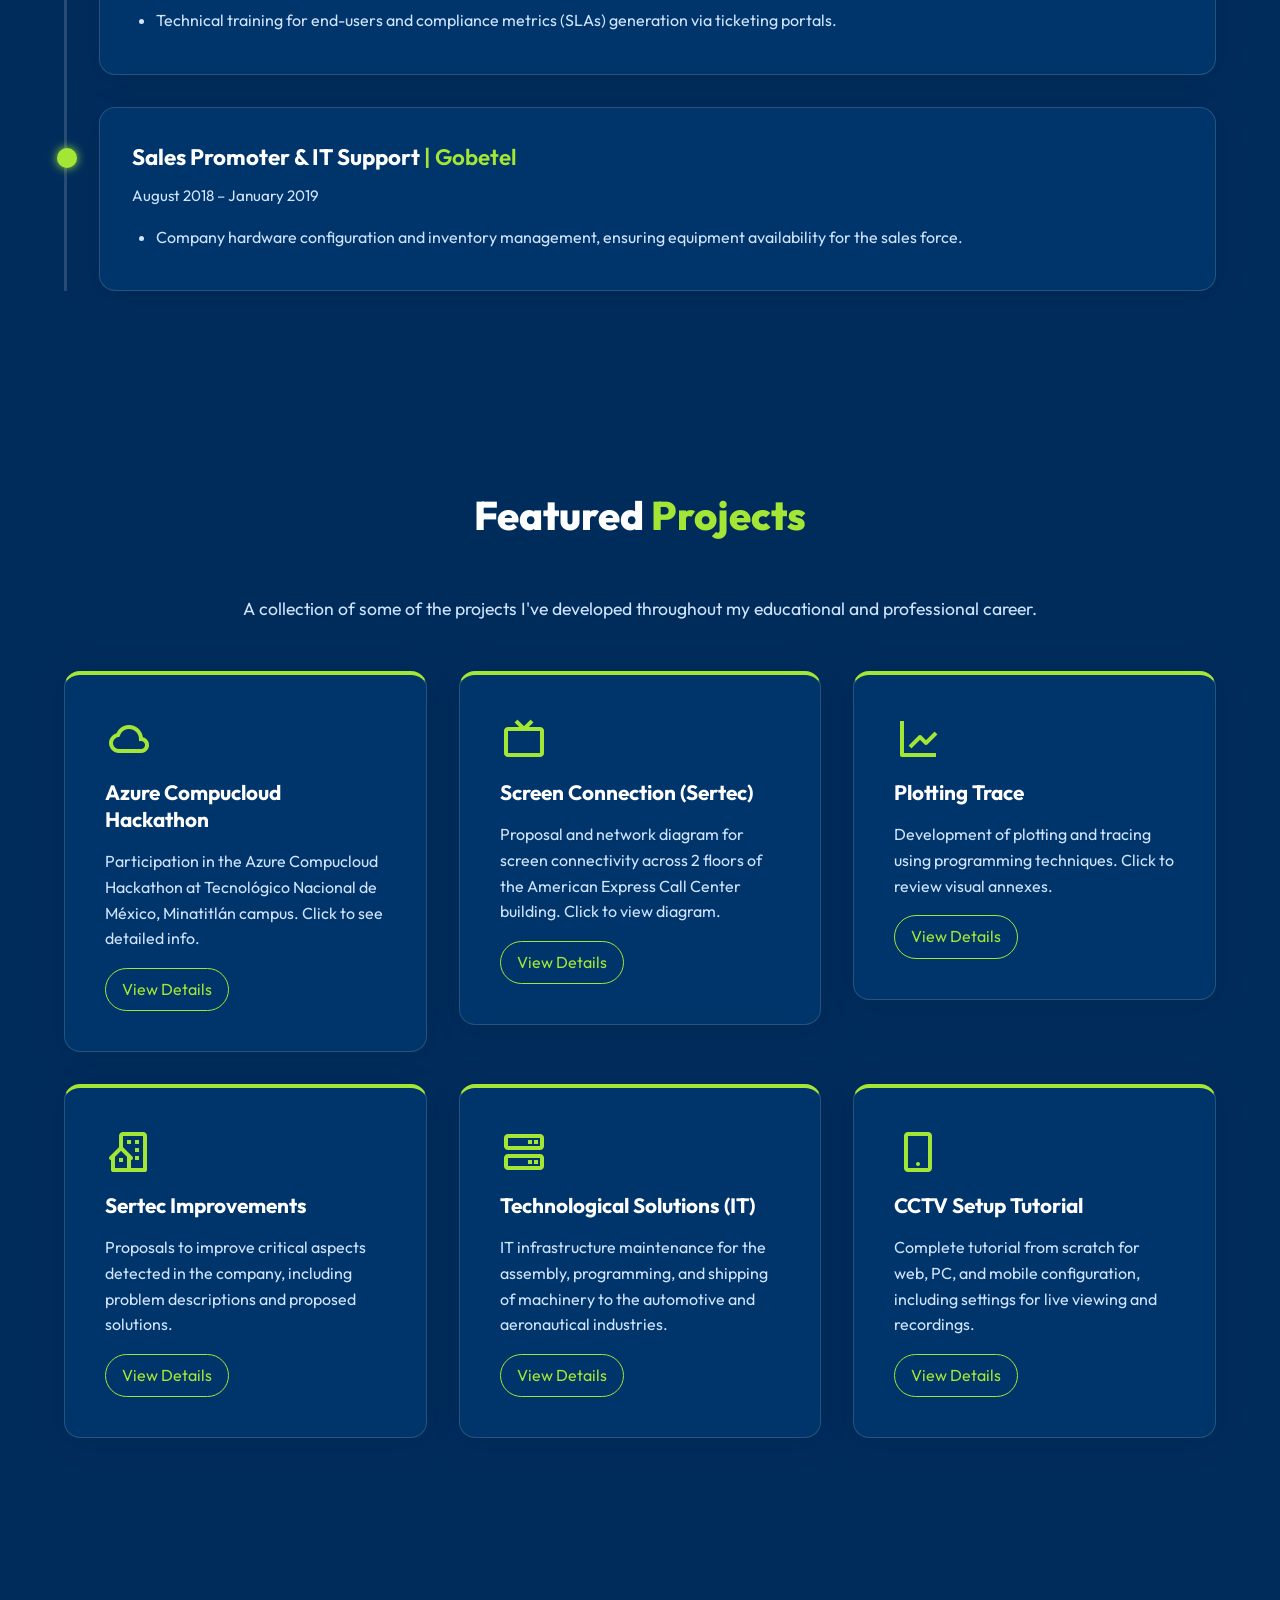
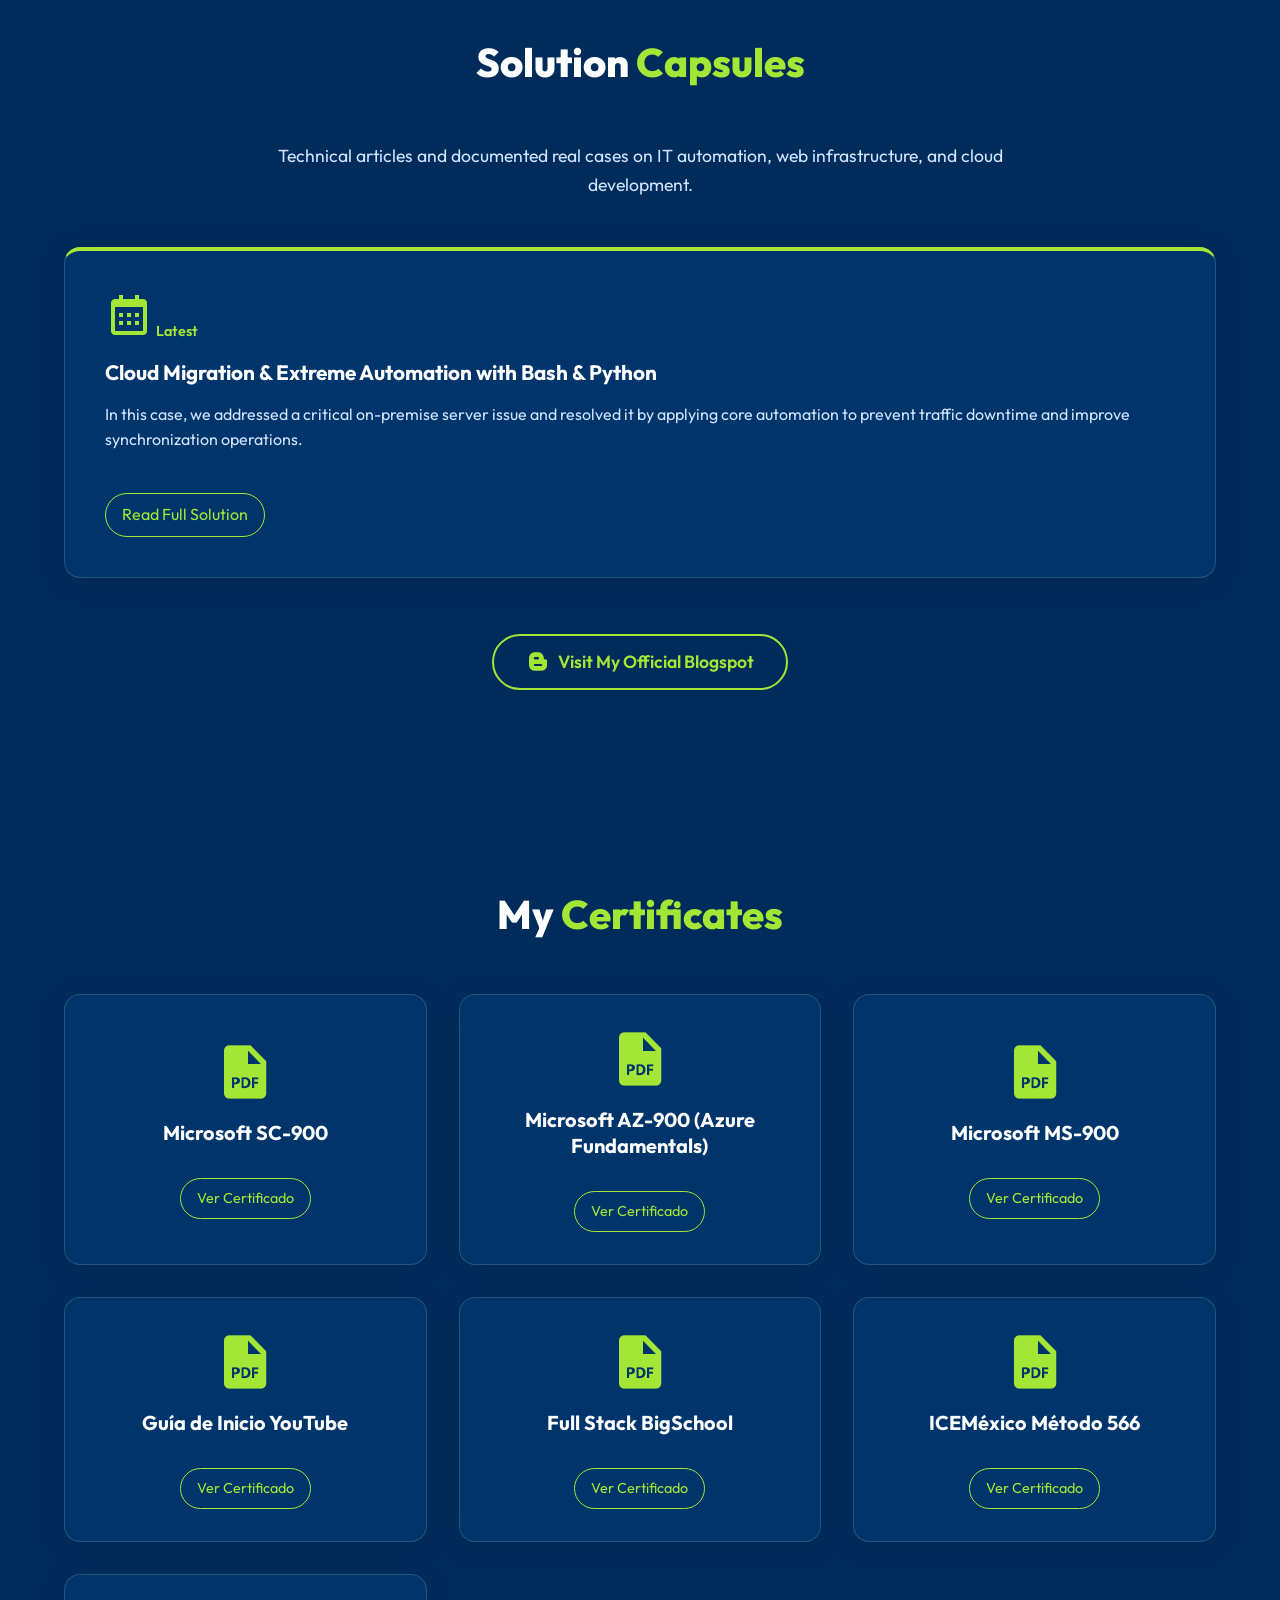
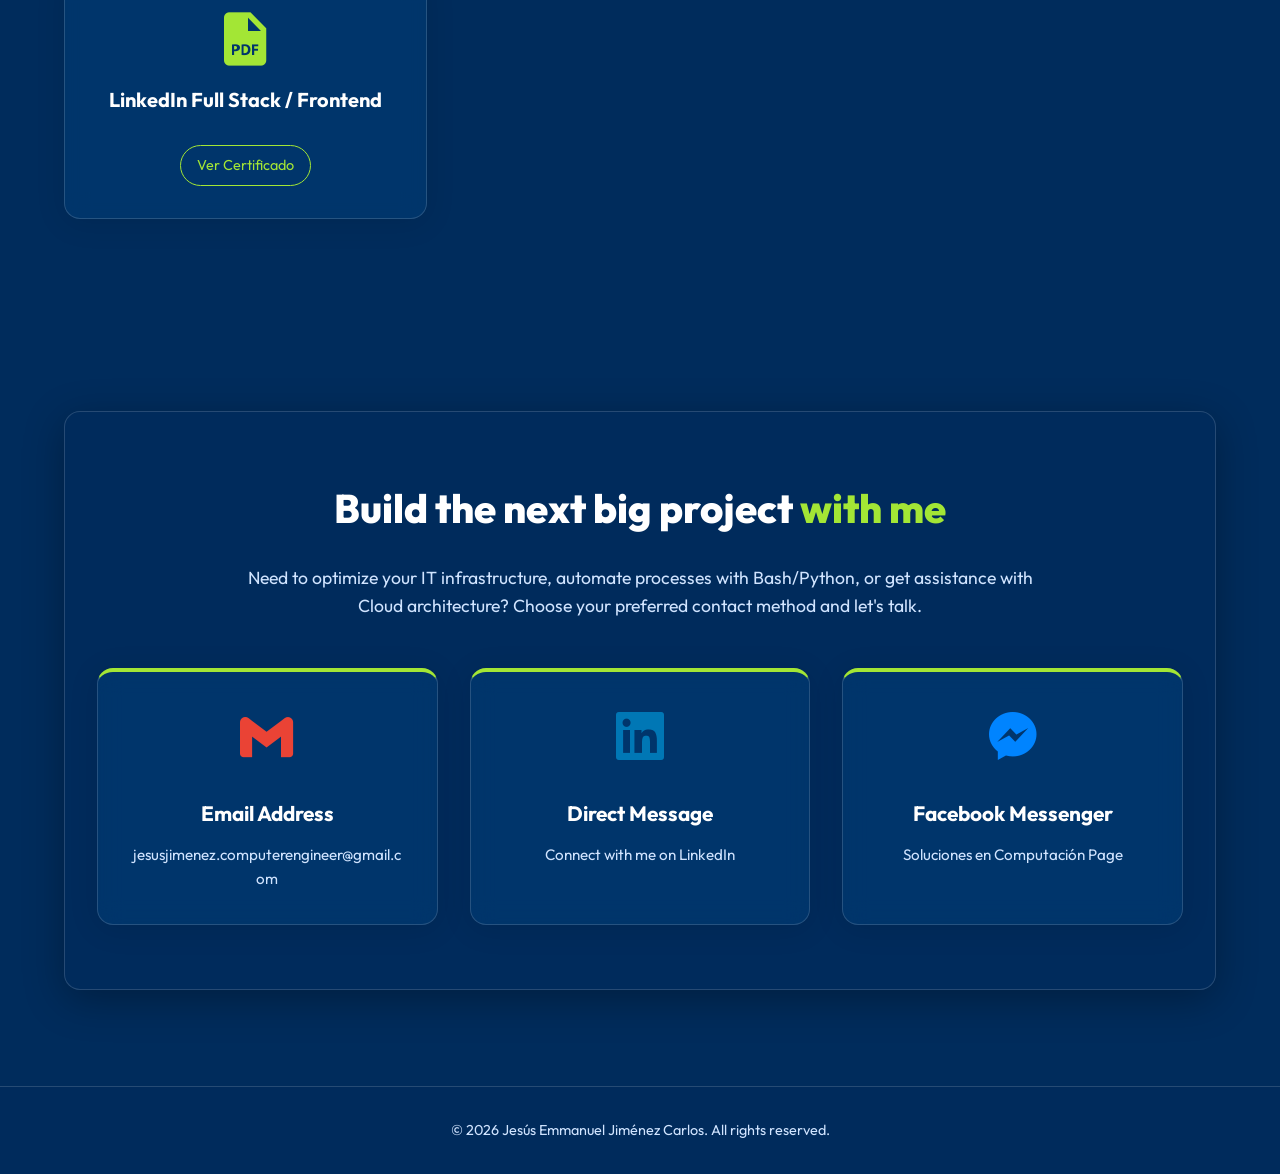
==== commit 851e8c5b: "Arquitectura de Idiomas: Intercambiar a Inglés como index default y añadir pop-up de notificación pa" ====
--- a/index.html
+++ b/index.html
@@ -1,30 +1,36 @@
 <!DOCTYPE html>
-<html lang="es">
+<html lang="en">
 <head>
     <meta charset="UTF-8">
     <meta name="viewport" content="width=device-width, initial-scale=1.0">
-    <title>Jesús Emmanuel Jiménez Carlos | Consultoría IT y Ciberseguridad</title>
-    <meta name="description" content="Portafolio y Consultoría de Jesús Emmanuel Jiménez Carlos, Ingeniero en Sistemas Minatitlán. Especialista en Automatización de infraestructura IT (Bash/Python), Cloud (Azure) y Soluciones en Computación.">
+    <title>Jesús Emmanuel Jiménez Carlos | IT & Cybersecurity Consultant</title>
+    <meta name="description" content="Portfolio and Consultancy of Jesús Emmanuel Jiménez Carlos, Systems Engineer in Minatitlán. Specialist in IT Infrastructure Automation (Bash/Python), Cloud (Azure) and Computing Solutions.">
     <!-- Google Fonts -->
     <link href="https://fonts.googleapis.com/css2?family=Outfit:wght@300;400;600;800&family=Playfair+Display:ital,wght@1,600&display=swap" rel="stylesheet">
     <link rel="stylesheet" href="./css/style.css">
     <!-- Boxicons (For quick modern icons) -->
     <link href='https://unpkg.com/boxicons@2.1.4/css/boxicons.min.css' rel='stylesheet'>
-    <!-- LinkedIn Script removed as we use static custom badge for better UX -->
 </head>
 <body>
     <!-- Navbar -->
     <header class="navbar">
         <div class="logo">JEJC<span>.</span></div>
+        
+        <div class="lang-switch" style="margin-left: auto; margin-right: 1.5rem; display: flex; gap: 0.5rem; align-items: center;">
+            <a href="es.html" style="color:var(--text-muted); text-decoration:none; font-weight:600; font-size: 0.95rem;">ES</a> 
+            <span style="color:var(--text-muted);">|</span> 
+            <a href="index.html" style="color:var(--accent); text-decoration:none; font-weight:800; font-size: 0.95rem;">EN</a>
+        </div>
+
         <button class="menu-btn" id="menu-btn"><i class='bx bx-menu'></i></button>
         <nav class="nav-links" id="nav-links">
-            <a href="#inicio">Inicio</a>
-            <a href="#perfil">Perfil</a>
-            <a href="#trayectoria">Trayectoria</a>
-            <a href="#proyectos">Proyectos</a>
-            <a href="#blog">Blog Técnico</a>
-            <a href="#certificados">Certificados</a>
-            <a href="#contacto">Contacto</a>
+            <a href="#inicio">Home</a>
+            <a href="#perfil">Profile</a>
+            <a href="#trayectoria">Experience</a>
+            <a href="#proyectos">Projects</a>
+            <a href="#blog">Tech Blog</a>
+            <a href="#certificados">Certificates</a>
+            <a href="#contacto">Contact</a>
         </nav>
     </header>
 
@@ -32,22 +38,22 @@
     <section id="inicio" class="hero">
         <div class="blob-bg"></div>
         <div class="hero-content">
-            <span class="greeting">Hola, soy</span>
+            <span class="greeting">Hi, I am</span>
             <h1>Jesús Emmanuel<span> Jiménez Carlos</span></h1>
-            <p class="role">Ingeniero en Sistemas Computacionales (ISC), Cloud, Network & Full Stack Developer</p>
+            <p class="role">Computer Systems Engineer (ISC), Cloud, Network & Full Stack Developer</p>
             <div class="hero-buttons">
-                <a href="#perfil" class="btn btn-primary">Conóceme</a>
-                <a href="#certificados" class="btn btn-secondary">Mis Logros</a>
+                <a href="#perfil" class="btn btn-primary">About Me</a>
+                <a href="#certificados" class="btn btn-secondary">My Achievements</a>
             </div>
             <div class="social-links">
                 <a href="https://github.com/JesusCarlosEmmanuel" target="_blank" class="btn-social">
-                    <i class='bx bxl-github'></i> <span>Ver Mi GitHub</span>
+                    <i class='bx bxl-github'></i> <span>View My GitHub</span>
                 </a>
                 <a href="https://www.credly.com/users/jesus-jimenez-carlos" target="_blank" class="btn-social">
-                    <i class='bx bxl-microsoft'></i> <span>Certificaciones Oficiales</span>
+                    <i class='bx bxl-microsoft'></i> <span>Official Certifications</span>
                 </a>
                 <a href="https://solucionesencomputacionyti.blogspot.com" target="_blank" class="btn-social">
-                    <i class='bx bxl-blogger'></i> <span>Mi Blog Externo</span>
+                    <i class='bx bxl-blogger'></i> <span>My Tech Blog</span>
                 </a>
             </div>
         </div>
@@ -61,89 +67,88 @@
     <!-- Profile & LinkedIn -->
     <section id="perfil" class="profile section-padding">
         <div class="container">
-            <h2 class="section-title">Sobre mí / <span>Perfil</span></h2>
+            <h2 class="section-title">About me / <span>Profile</span></h2>
             <div class="profile-grid">
                 <div class="profile-text">
-                    <p>Soy <strong>Ingeniero en Sistemas en Minatitlán</strong>, un profesional apasionado por la nube, la ciberseguridad y las <strong>Soluciones en Computación</strong>.</p>
-                    <p>Me especializo en la <strong>Automatización de infraestructura IT</strong> utilizando tecnologías como Bash y Python. Busco crear aplicaciones rápidas, resilientes y eficientes en la nube, nivel respaldado por mis capacidades y mi <strong>Certificado Microsoft Azure</strong>.</p>
-                    <p>Conecta conmigo a través de mi perfil de LinkedIn para conocer más de mi trayectoria y conectar profesionalmente.</p>
-                </div>
-                <!-- Custom Static LinkedIn Badge (Prevents AdBlocker/Script errors) -->
+                    <p>I am a <strong>Systems Engineer based in Minatitlán</strong>, a professional passionate about the cloud, cybersecurity, and modern <strong>Computing Solutions</strong>.</p>
+                    <p>I specialize in <strong>IT Infrastructure Automation</strong> using technologies like Bash and Python. I aim to create fast, resilient, and highly efficient cloud applications, a skill level backed by my capabilities and my <strong>Microsoft Azure Certificate</strong>.</p>
+                    <p>Connect with me via my LinkedIn profile to learn more about my career and network professionally.</p>
+                </div>
+                <!-- Custom Static LinkedIn Badge -->
                 <div class="linkedin-container" style="background: white; border-radius: 12px; box-shadow: 0 10px 30px rgba(0,0,0,0.5); padding: 1.5rem; display: flex; align-items: center; gap: 1.5rem; max-width: 450px; margin: 0 auto; border: 1px solid #e0e0e0;">
                     <img src="./assets/profile.jpeg" alt="Jesús Emmanuel" style="width: 90px; height: 90px; border-radius: 50%; object-fit: cover; border: 2px solid #0a66c2;">
                     <div style="text-align: left;">
                         <h3 style="color: #000; font-size: 1.2rem; margin-bottom: 0.25rem; font-family: -apple-system, system-ui, BlinkMacSystemFont, 'Segoe UI', Roboto, Helvetica, Arial, sans-serif; font-weight: 600;">Jesús Emmanuel Jiménez Carlos</h3>
-                        <p style="color: #666; font-size: 0.9rem; margin-bottom: 0.75rem; font-family: -apple-system, system-ui, BlinkMacSystemFont, 'Segoe UI', Roboto, Helvetica, Arial, sans-serif;">Ingeniero en Sistemas Computacionales | Full Stack Developer | IT Consultant</p>
+                        <p style="color: #666; font-size: 0.9rem; margin-bottom: 0.75rem; font-family: -apple-system, system-ui, BlinkMacSystemFont, 'Segoe UI', Roboto, Helvetica, Arial, sans-serif;">Computer Systems Engineer | Full Stack Developer | IT Consultant</p>
                         <a href="https://mx.linkedin.com/in/jes%C3%BAs-emmanuel-jim%C3%A9nez-carlos-isc?trk=profile-badge" target="_blank" style="display: inline-flex; align-items: center; gap: 0.3rem; background: #0a66c2; color: white; padding: 0.4rem 1rem; border-radius: 1.5rem; text-decoration: none; font-size: 0.9rem; font-weight: 600; font-family: -apple-system, system-ui, BlinkMacSystemFont, 'Segoe UI', Roboto, Helvetica, Arial, sans-serif; transition: background 0.3s;" onmouseover="this.style.background='#004182';" onmouseout="this.style.background='#0a66c2';">
-                            <i class='bx bxl-linkedin-square' style="font-size: 1.2rem;"></i> Ver perfil
+                            <i class='bx bxl-linkedin-square' style="font-size: 1.2rem;"></i> View Profile
                         </a>
                     </div>
                 </div>
             </div>
         </div>
     </section>
-
 
     <!-- Trayectoria -->
     <section id="trayectoria" class="trayectoria section-padding">
         <div class="container">
-            <h2 class="section-title">Trayectoria <span>Profesional</span></h2>
+            <h2 class="section-title">Professional <span>Experience</span></h2>
             <div class="timeline">
                 <div class="timeline-item glass-panel">
-                    <h3>Ingeniero de Redes <span>| Seguritech</span></h3>
-                    <span class="date">Julio 2025 – Noviembre 2025</span>
-                    <ul>
-                        <li>Responsable de la continuidad operativa de la infraestructura de redes y telecomunicaciones de la Secretaría de Seguridad Ciudadana de Jalisco.</li>
-                        <li>Monitoreo de torres de comunicación, gestión de routing/switching y capacitación técnica en software especializado.</li>
-                    </ul>
-                </div>
-                <div class="timeline-item glass-panel">
-                    <h3>Supervisor TI Regional <span>| Food Delivery Brands (Pizza Hut)</span></h3>
-                    <span class="date">Marzo 2024 – Junio 2025</span>
-                    <ul>
-                        <li>Dirigí las operaciones de TI, gestión de Data Center e infraestructura de red para sucursales en 6 estados de la república.</li>
-                        <li>Lideré implementaciones tecnológicas de alto impacto para nuevas aperturas, asegurando la estabilidad de la red y sistemas de punto de venta.</li>
-                    </ul>
-                </div>
-                <div class="timeline-item glass-panel">
-                    <h3>Administrador de Infraestructuras de TI <span>| Soluciones Tecnológicas</span></h3>
-                    <span class="date">Mayo 2023 – Febrero 2024</span>
-                    <ul>
-                        <li>Administración de servidores críticos y ejecución de proyectos de cableado estructurado para datos, telefonía y seguridad.</li>
-                        <li>Gestión de permisos en Active Directory, administración de archivos en intranet e inventario de activos de hardware.</li>
-                    </ul>
-                </div>
-                <div class="timeline-item glass-panel">
-                    <h3>Consultoría TI <span>| Independiente</span></h3>
-                    <span class="date">Mayo 2022 – Marzo 2023</span>
-                    <ul>
-                        <li>Diseño e implementación de soluciones digitales para PyMEs, automatizando procesos y mejorando la eficiencia operativa.</li>
-                        <li>Diseño de red inalámbrica estratégica para conectar Minatitlán Centro con la Isla Capoacán.</li>
-                    </ul>
-                </div>
-                <div class="timeline-item glass-panel">
-                    <h3>Analista de TI <span>| Sertec Group Ltd</span></h3>
-                    <span class="date">Diciembre 2020 – Enero 2022</span>
-                    <ul>
-                        <li>Administración de Active Directory (altas, bajas y políticas de seguridad) y gestión de servidores locales y remotos.</li>
-                        <li>Rediseño y optimización estética del Data Center, incluyendo diagnóstico de hardware crítico y etiquetado normativo.</li>
-                        <li>Implementación de servicios de red (DNS, DHCP, SSH, FTP) y administración de servicios de correo electrónico.</li>
-                    </ul>
-                </div>
-                <div class="timeline-item glass-panel">
-                    <h3>Monitoreo y Gestión Remota de Data Centers <span>| Compucad SA de CV</span></h3>
-                    <span class="date">Junio 2019 – Octubre 2020</span>
-                    <ul>
-                        <li>Gestión de respaldos y recuperación ante desastres mediante <strong>Veeam Backup</strong> para clientes corporativos (C&A, Aeropuerto, WTC).</li>
-                        <li>Monitoreo proactivo de infraestructura global con <strong>PRTG Paessler</strong> y administración remota de servidores HPE vía iLO.</li>
-                        <li>Capacitación técnica a usuarios finales y generación de métricas de cumplimiento (SLAs) mediante portales de tickets.</li>
-                    </ul>
-                </div>
-                <div class="timeline-item glass-panel">
-                    <h3>Promotor de Ventas y Soporte TI <span>| Gobetel</span></h3>
-                    <span class="date">Agosto 2018 – Enero 2019</span>
-                    <ul>
-                        <li>Administración de inventario y configuración de hardware de la empresa, asegurando disponibilidad de equipos para la fuerza de ventas.</li>
+                    <h3>Network Engineer <span>| Seguritech</span></h3>
+                    <span class="date">July 2025 – November 2025</span>
+                    <ul>
+                        <li>Responsible for the operational continuity of network infrastructure and telecommunications at Jalisco's Secretariat of Citizen Security.</li>
+                        <li>Communication tower monitoring, routing/switching management, and technical training on specialized software.</li>
+                    </ul>
+                </div>
+                <div class="timeline-item glass-panel">
+                    <h3>Regional IT Supervisor <span>| Food Delivery Brands (Pizza Hut)</span></h3>
+                    <span class="date">March 2024 – June 2025</span>
+                    <ul>
+                        <li>Directed IT operations, Data Center management, and network infrastructure for branches across 6 states in the country.</li>
+                        <li>Led high-impact technological implementations for new openings, ensuring network stability and point-of-sale systems reliability.</li>
+                    </ul>
+                </div>
+                <div class="timeline-item glass-panel">
+                    <h3>IT Infrastructure Administrator <span>| Soluciones Tecnológicas</span></h3>
+                    <span class="date">May 2023 – February 2024</span>
+                    <ul>
+                        <li>Critical server administration and execution of structured cabling projects for data, telephony, and security.</li>
+                        <li>Active Directory permissions management, intranet file administration, and hardware asset inventory.</li>
+                    </ul>
+                </div>
+                <div class="timeline-item glass-panel">
+                    <h3>IT Consultant <span>| Independent</span></h3>
+                    <span class="date">May 2022 – March 2023</span>
+                    <ul>
+                        <li>Design and implementation of digital solutions for SMEs, automating processes and improving operational efficiency.</li>
+                        <li>Strategic wireless network design bridging Minatitlán Centro and Isla Capoacán.</li>
+                    </ul>
+                </div>
+                <div class="timeline-item glass-panel">
+                    <h3>IT Analyst <span>| Sertec Group Ltd</span></h3>
+                    <span class="date">December 2020 – January 2022</span>
+                    <ul>
+                        <li>Active Directory administration (onboarding, offboarding, and security policies) and local/remote server management.</li>
+                        <li>Redesign and aesthetic optimization of the Data Center, including critical hardware diagnostics and regulatory labeling.</li>
+                        <li>Implementation of network services (DNS, DHCP, SSH, FTP) and email services administration.</li>
+                    </ul>
+                </div>
+                <div class="timeline-item glass-panel">
+                    <h3>Remote Data Center Monitoring & Mgmt <span>| Compucad SA de CV</span></h3>
+                    <span class="date">June 2019 – October 2020</span>
+                    <ul>
+                        <li>Backup management and disaster recovery using <strong>Veeam Backup</strong> for corporate clients (C&A, Airport, WTC).</li>
+                        <li>Proactive global infrastructure monitoring with <strong>PRTG Paessler</strong> and remote HPE server administration via iLO.</li>
+                        <li>Technical training for end-users and compliance metrics (SLAs) generation via ticketing portals.</li>
+                    </ul>
+                </div>
+                <div class="timeline-item glass-panel">
+                    <h3>Sales Promoter & IT Support <span>| Gobetel</span></h3>
+                    <span class="date">August 2018 – January 2019</span>
+                    <ul>
+                        <li>Company hardware configuration and inventory management, ensuring equipment availability for the sales force.</li>
                     </ul>
                 </div>
             </div>
@@ -153,55 +158,55 @@
     <!-- Proyectos Destacados Section -->
     <section id="proyectos" class="proyectos section-padding">
         <div class="container">
-            <h2 class="section-title">Proyectos <span>Destacados</span></h2>
-            <p class="section-subtitle" style="text-align: center; color: var(--text-muted); margin-bottom: 3rem; font-size: 1.1rem; max-width: 800px; margin-left: auto; margin-right: auto;">Una colección de algunos proyectos que he desarrollado a lo largo de mi carrera educativa y profesional.</p>
+            <h2 class="section-title">Featured <span>Projects</span></h2>
+            <p class="section-subtitle" style="text-align: center; color: var(--text-muted); margin-bottom: 3rem; font-size: 1.1rem; max-width: 800px; margin-left: auto; margin-right: auto;">A collection of some of the projects I've developed throughout my educational and professional career.</p>
             <div class="projects-grid">
                 <a href="https://sites.google.com/view/jejcengineeringcomputer/inicio" target="_blank" style="text-decoration: none;">
                     <div class="project-card glass-panel">
                         <i class='bx bx-cloud'></i>
-                        <h3>Hackathon Azure Compucloud</h3>
-                        <p>Participación en el Hackathon Azure Compucloud en el Tecnológico Nacional de México campus Minatitlán. Haz clic para ver información detallada.</p>
-                        <span class="btn-small" style="margin-top:auto; align-self:flex-start; padding: 0.5rem 1rem; border:1px solid var(--accent); border-radius:1.5rem; color: var(--accent);">Ver Detalles</span>
+                        <h3>Azure Compucloud Hackathon</h3>
+                        <p>Participation in the Azure Compucloud Hackathon at Tecnológico Nacional de México, Minatitlán campus. Click to see detailed info.</p>
+                        <span class="btn-small" style="margin-top:auto; align-self:flex-start; padding: 0.5rem 1rem; border:1px solid var(--accent); border-radius:1.5rem; color: var(--accent);">View Details</span>
                     </div>
                 </a>
                 <a href="https://sites.google.com/view/jejcengineeringcomputer/network" target="_blank" style="text-decoration: none;">
                     <div class="project-card glass-panel">
                         <i class='bx bx-tv'></i>
-                        <h3>Conexión de Pantallas (Sertec)</h3>
-                        <p>Propuesta y diagrama para la red de conexión de pantallas en los 2 pisos del edificio del Call Center de American Express. Haz clic para ver el diagrama.</p>
-                        <span class="btn-small" style="margin-top:auto; align-self:flex-start; padding: 0.5rem 1rem; border:1px solid var(--accent); border-radius:1.5rem; color: var(--accent);">Ver Detalles</span>
+                        <h3>Screen Connection (Sertec)</h3>
+                        <p>Proposal and network diagram for screen connectivity across 2 floors of the American Express Call Center building. Click to view diagram.</p>
+                        <span class="btn-small" style="margin-top:auto; align-self:flex-start; padding: 0.5rem 1rem; border:1px solid var(--accent); border-radius:1.5rem; color: var(--accent);">View Details</span>
                     </div>
                 </a>
                 <a href="https://sites.google.com/view/jejcengineeringcomputer/informaci%C3%B3n" target="_blank" style="text-decoration: none;">
                     <div class="project-card glass-panel">
                         <i class='bx bx-line-chart'></i>
-                        <h3>Trazo de Graficación</h3>
-                        <p>Desarrollo de trazos y graficación mediante técnicas de programación. Haz clic para revisar los anexos visuales.</p>
-                        <span class="btn-small" style="margin-top:auto; align-self:flex-start; padding: 0.5rem 1rem; border:1px solid var(--accent); border-radius:1.5rem; color: var(--accent);">Ver Detalles</span>
+                        <h3>Plotting Trace</h3>
+                        <p>Development of plotting and tracing using programming techniques. Click to review visual annexes.</p>
+                        <span class="btn-small" style="margin-top:auto; align-self:flex-start; padding: 0.5rem 1rem; border:1px solid var(--accent); border-radius:1.5rem; color: var(--accent);">View Details</span>
                     </div>
                 </a>
                 <a href="https://sites.google.com/view/jejcengineeringcomputer/informaci%C3%B3n" target="_blank" style="text-decoration: none;">
                     <div class="project-card glass-panel">
                         <i class='bx bx-building-house'></i>
-                        <h3>Mejoras en Sertec</h3>
-                        <p>Propuestas de mejora de aspectos críticos detectados en la empresa, incluyendo descripción del problema y solución planteada.</p>
-                        <span class="btn-small" style="margin-top:auto; align-self:flex-start; padding: 0.5rem 1rem; border:1px solid var(--accent); border-radius:1.5rem; color: var(--accent);">Ver Detalles</span>
+                        <h3>Sertec Improvements</h3>
+                        <p>Proposals to improve critical aspects detected in the company, including problem descriptions and proposed solutions.</p>
+                        <span class="btn-small" style="margin-top:auto; align-self:flex-start; padding: 0.5rem 1rem; border:1px solid var(--accent); border-radius:1.5rem; color: var(--accent);">View Details</span>
                     </div>
                 </a>
                 <a href="https://sites.google.com/view/jejcengineeringcomputer/inicio" target="_blank" style="text-decoration: none;">
                     <div class="project-card glass-panel">
                         <i class='bx bx-server'></i>
-                        <h3>Soluciones Tecnológicas (TI)</h3>
-                        <p>Mantenimiento de infraestructura TI para el ensamble, programación y envío de maquinaria a la industria automotriz y aeronáutica.</p>
-                        <span class="btn-small" style="margin-top:auto; align-self:flex-start; padding: 0.5rem 1rem; border:1px solid var(--accent); border-radius:1.5rem; color: var(--accent);">Ver Detalles</span>
+                        <h3>Technological Solutions (IT)</h3>
+                        <p>IT infrastructure maintenance for the assembly, programming, and shipping of machinery to the automotive and aeronautical industries.</p>
+                        <span class="btn-small" style="margin-top:auto; align-self:flex-start; padding: 0.5rem 1rem; border:1px solid var(--accent); border-radius:1.5rem; color: var(--accent);">View Details</span>
                     </div>
                 </a>
                 <a href="https://sites.google.com/view/jejcengineeringcomputer/network" target="_blank" style="text-decoration: none;">
                     <div class="project-card glass-panel">
                         <i class='bx bx-mobile-alt'></i>
-                        <h3>Tutorial de Configuración CCTV</h3>
-                        <p>Tutorial completo desde cero para la configuración web, PC y móvil, incluyendo ajustes para visualización en vivo y grabaciones.</p>
-                        <span class="btn-small" style="margin-top:auto; align-self:flex-start; padding: 0.5rem 1rem; border:1px solid var(--accent); border-radius:1.5rem; color: var(--accent);">Ver Detalles</span>
+                        <h3>CCTV Setup Tutorial</h3>
+                        <p>Complete tutorial from scratch for web, PC, and mobile configuration, including settings for live viewing and recordings.</p>
+                        <span class="btn-small" style="margin-top:auto; align-self:flex-start; padding: 0.5rem 1rem; border:1px solid var(--accent); border-radius:1.5rem; color: var(--accent);">View Details</span>
                     </div>
                 </a>
             </div>
@@ -211,22 +216,22 @@
     <!-- Blog Section -->
     <section id="blog" class="blog section-padding">
         <div class="container">
-            <h2 class="section-title">Cápsulas de <span>Solución</span></h2>
-            <p class="section-subtitle" style="text-align: center; color: var(--text-muted); margin-bottom: 3rem; font-size: 1.1rem; max-width: 800px; margin-left: auto; margin-right: auto;">Artículos técnicos y casos reales documentados sobre automatización IT, infraestructura web y desarrollo en la nube.</p>
+            <h2 class="section-title">Solution <span>Capsules</span></h2>
+            <p class="section-subtitle" style="text-align: center; color: var(--text-muted); margin-bottom: 3rem; font-size: 1.1rem; max-width: 800px; margin-left: auto; margin-right: auto;">Technical articles and documented real cases on IT automation, web infrastructure, and cloud development.</p>
             <div class="projects-grid">
                 <!-- Blog Card 1 -->
                 <div class="project-card glass-panel flex-card">
-                    <span class="date" style="color:var(--accent); font-size:0.9rem; font-weight:600;"><i class='bx bx-calendar'></i> Reciente</span>
-                    <h3>Migración a Cloud y automatización extrema con scripts en Bash y Python</h3>
-                    <p style="margin-bottom: 1.5rem;">En este caso abordamos un problema crítico en servidores on-premise y cómo se resolvió aplicando automatización de núcleo para evitar caídas de tráfico y mejorar operaciones de sincronización.</p>
-                    <a href="blog-template.html" class="btn-small" style="text-decoration:none; display:inline-block; margin-top:auto; align-self:flex-start; padding: 0.5rem 1rem; border:1px solid var(--accent); border-radius:1.5rem; color: var(--accent); transition: all 0.3s;" onmouseover="this.style.background='var(--accent)'; this.style.color='var(--bg-dark)';" onmouseout="this.style.background='transparent'; this.style.color='var(--accent)';">Leer solución completa</a>
+                    <span class="date" style="color:var(--accent); font-size:0.9rem; font-weight:600;"><i class='bx bx-calendar'></i> Latest</span>
+                    <h3>Cloud Migration & Extreme Automation with Bash & Python</h3>
+                    <p style="margin-bottom: 1.5rem;">In this case, we addressed a critical on-premise server issue and resolved it by applying core automation to prevent traffic downtime and improve synchronization operations.</p>
+                    <a href="blog-template.html" class="btn-small" style="text-decoration:none; display:inline-block; margin-top:auto; align-self:flex-start; padding: 0.5rem 1rem; border:1px solid var(--accent); border-radius:1.5rem; color: var(--accent); transition: all 0.3s;" onmouseover="this.style.background='var(--accent)'; this.style.color='var(--bg-dark)';" onmouseout="this.style.background='transparent'; this.style.color='var(--accent)';">Read Full Solution</a>
                 </div>
             </div>
             
             <!-- Link to external blogspot -->
             <div style="text-align: center; margin-top: 3.5rem;">
                 <a href="https://solucionesencomputacionyti.blogspot.com" target="_blank" class="btn btn-secondary" style="font-size: 1.1rem; padding: 0.75rem 2rem; display: inline-flex; align-items: center; gap: 0.5rem; transition: background 0.3s, color 0.3s;" onmouseover="this.style.background='var(--accent)'; this.style.color='var(--bg-dark)';" onmouseout="this.style.background='transparent'; this.style.color='var(--accent)';">
-                    <i class='bx bxl-blogger' style="font-size: 1.5rem;"></i> Visita mi Blogspot Oficial 
+                    <i class='bx bxl-blogger' style="font-size: 1.5rem;"></i> Visit My Official Blogspot 
                 </a>
             </div>
         </div>
@@ -235,7 +240,7 @@
     <!-- Certificates Section -->
     <section id="certificados" class="certificates section-padding">
         <div class="container">
-            <h2 class="section-title">Mis <span>Certificados</span></h2>
+            <h2 class="section-title">My <span>Certificates</span></h2>
             <div class="cert-grid">
                 <!-- Certificate cards will be generated by JS -->
             </div>
@@ -246,24 +251,24 @@
     <section id="contacto" class="contacto section-padding">
         <div class="container">
             <div style="background: var(--nav-bg); padding: 4rem 2rem; border-radius: 1rem; border: 1px solid var(--border-color); box-shadow: 0 10px 40px rgba(0,0,0,0.3);">
-                <h2 class="section-title" style="margin-bottom: 1.5rem;">Crea el próximo gran proyecto <span>conmigo</span></h2>
-                <p class="section-subtitle" style="text-align: center; color: var(--text-muted); margin-bottom: 3rem; font-size: 1.1rem; max-width: 800px; margin-left: auto; margin-right: auto;">¿Necesitas optimizar tu infraestructura IT, automatizar procesos con Bash/Python o asistencia en arquitectura Cloud? Selecciona el canal de contacto de tu preferencia y hablemos.</p>
+                <h2 class="section-title" style="margin-bottom: 1.5rem;">Build the next big project <span>with me</span></h2>
+                <p class="section-subtitle" style="text-align: center; color: var(--text-muted); margin-bottom: 3rem; font-size: 1.1rem; max-width: 800px; margin-left: auto; margin-right: auto;">Need to optimize your IT infrastructure, automate processes with Bash/Python, or get assistance with Cloud architecture? Choose your preferred contact method and let's talk.</p>
                 
                 <div class="projects-grid" style="grid-template-columns: repeat(auto-fit, minmax(250px, 1fr));">
                     <a href="mailto:jesusjimenez.computerengineer@gmail.com" class="project-card glass-panel" style="text-decoration: none; text-align: center; display: flex; flex-direction: column; align-items: center; padding: 2rem;">
                         <i class='bx bxl-gmail' style="font-size: 4rem; color: #ea4335;"></i>
-                        <h3 style="margin-top: 1rem;">Correo Electrónico</h3>
+                        <h3 style="margin-top: 1rem;">Email Address</h3>
                         <p style="margin-bottom: 0; font-size: 0.95rem; word-break: break-all;">jesusjimenez.computerengineer@gmail.com</p>
                     </a>
                     <a href="https://mx.linkedin.com/in/jes%C3%BAs-emmanuel-jim%C3%A9nez-carlos-isc" target="_blank" class="project-card glass-panel" style="text-decoration: none; text-align: center; display: flex; flex-direction: column; align-items: center; padding: 2rem;">
                         <i class='bx bxl-linkedin-square' style="font-size: 4rem; color: #0077b5;"></i>
-                        <h3 style="margin-top: 1rem;">Mensaje Directo</h3>
-                        <p style="margin-bottom: 0; font-size: 0.95rem;">Conecta conmigo en LinkedIn</p>
+                        <h3 style="margin-top: 1rem;">Direct Message</h3>
+                        <p style="margin-bottom: 0; font-size: 0.95rem;">Connect with me on LinkedIn</p>
                     </a>
                     <a href="https://www.facebook.com/SolucionesComputacion/" target="_blank" class="project-card glass-panel" style="text-decoration: none; text-align: center; display: flex; flex-direction: column; align-items: center; padding: 2rem;">
                         <i class='bx bxl-messenger' style="font-size: 4rem; color: #0084ff;"></i>
                         <h3 style="margin-top: 1rem;">Facebook Messenger</h3>
-                        <p style="margin-bottom: 0; font-size: 0.95rem;">Página Soluciones en Computación</p>
+                        <p style="margin-bottom: 0; font-size: 0.95rem;">Soluciones en Computación Page</p>
                     </a>
                 </div>
             </div>
@@ -273,9 +278,31 @@
     <!-- Footer -->
     <footer>
         <div class="container">
-            <p>&copy; 2026 Jesús Emmanuel Jiménez Carlos. Todos los derechos reservados.</p>
+            <p>&copy; <script>document.write(new Date().getFullYear())</script> Jesús Emmanuel Jiménez Carlos. All rights reserved.</p>
         </div>
     </footer>
+
+    <!-- Spanish Language Notification Toast -->
+    <div id="langToast" style="position: fixed; bottom: 30px; right: 30px; background: rgba(0, 44, 92, 0.95); border: 2px solid var(--accent); padding: 1.5rem; border-radius: 12px; box-shadow: 0 10px 40px rgba(0,0,0,0.8); z-index: 1000; max-width: 320px; transform: translateX(150%); transition: transform 0.6s cubic-bezier(0.175, 0.885, 0.32, 1.275); color: white; display: flex; flex-direction: column; gap: 0.5rem;">
+        <button onclick="document.getElementById('langToast').style.transform='translateX(150%)'" style="position: absolute; top: 10px; right: 10px; background: transparent; border: none; color: white; cursor: pointer; font-size: 1.5rem;"><i class='bx bx-x'></i></button>
+        <span style="font-weight: 800; color: var(--accent); font-size: 1.1rem; display: flex; align-items: center; gap: 0.4rem;"><i class='bx bx-world'></i> Español Disponible</span>
+        <p style="font-size: 0.95rem; margin: 0; color: var(--text-muted); line-height: 1.5;">¿Prefieres leer en <strong>Español</strong>? Puedes cambiar el idioma de manera fluida utilizando el botón de arriba a la derecha de la navegación.</p>
+    </div>
+    
+    <script>
+        setTimeout(() => {
+            const toast = document.getElementById('langToast');
+            if (toast && !localStorage.getItem('langToastSeen')) {
+                toast.style.transform = 'translateX(0)';
+                // Set memory so it only shows once per user's session
+                localStorage.setItem('langToastSeen', 'true');
+                // Auto hide after 12 seconds
+                setTimeout(() => {
+                    toast.style.transform = 'translateX(150%)';
+                }, 12000);
+            }
+        }, 1500);
+    </script>
 
     <script src="./js/main.js"></script>
 </body>
